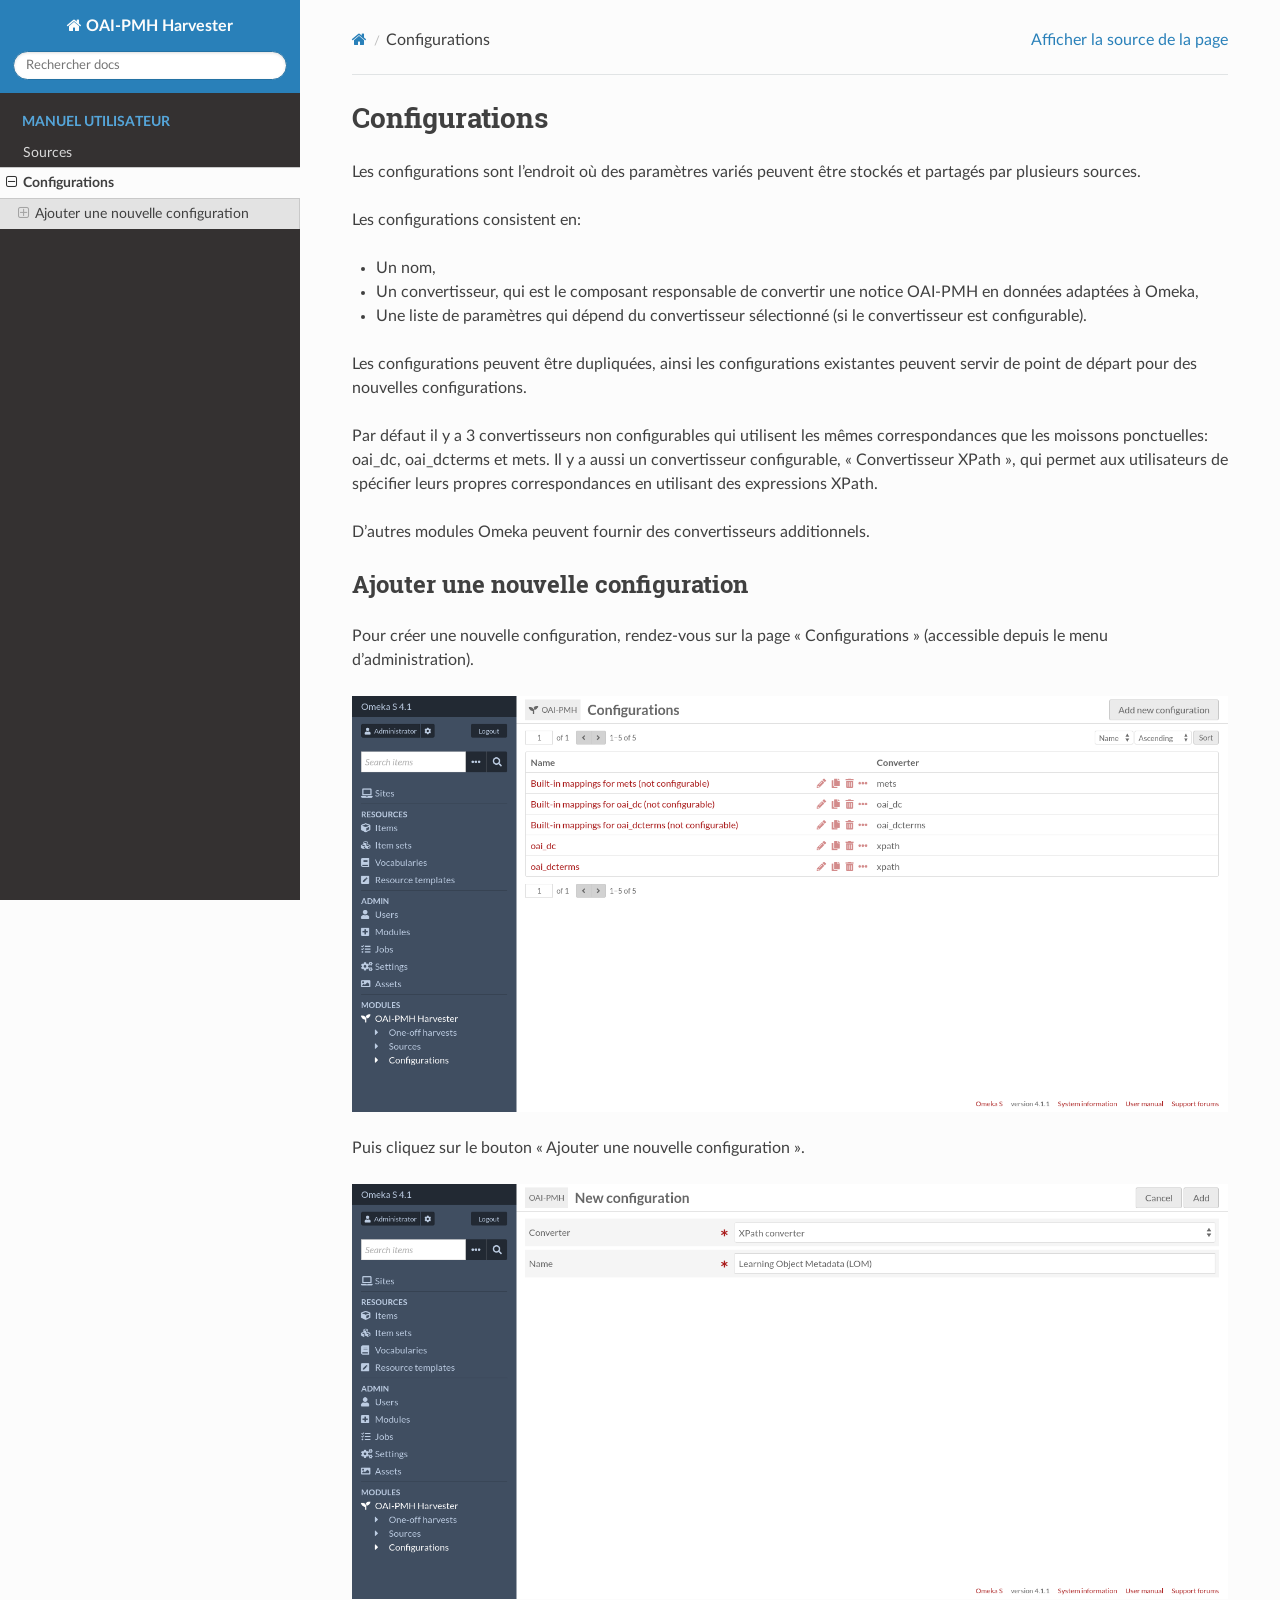
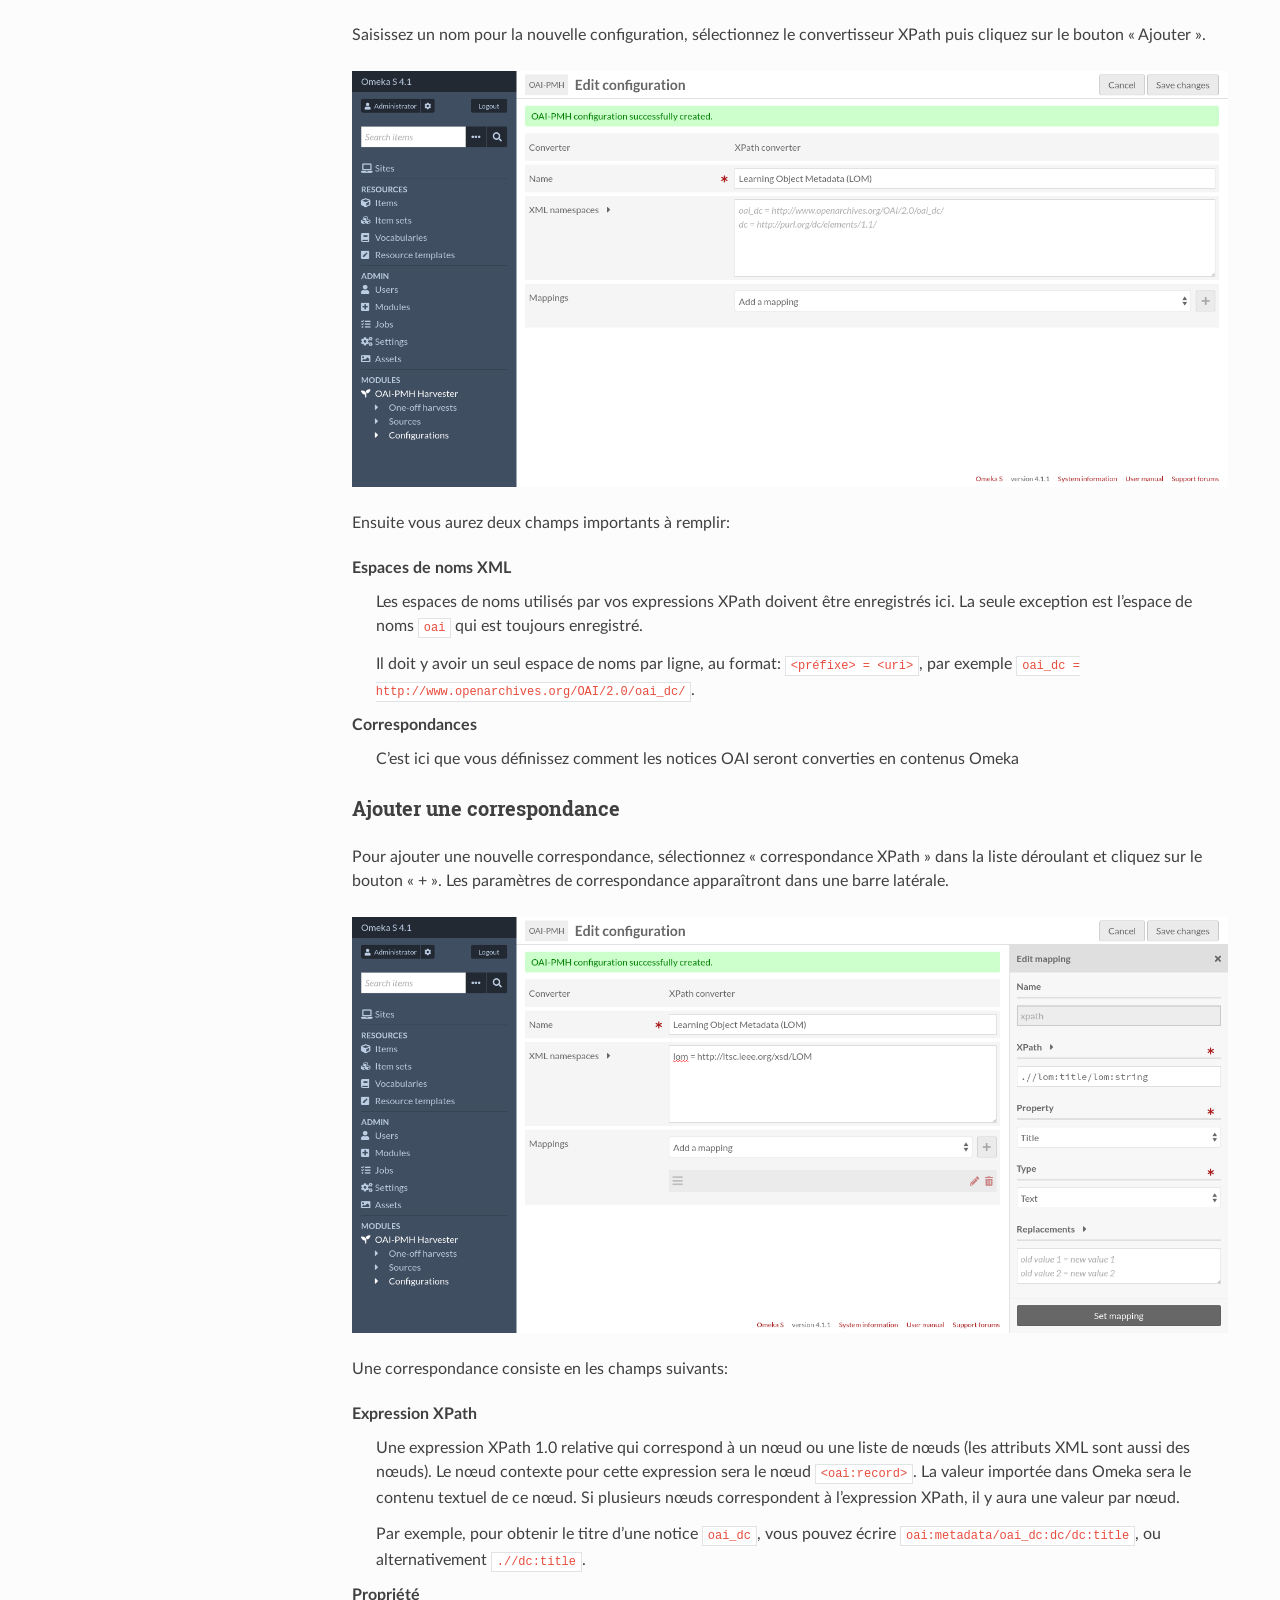
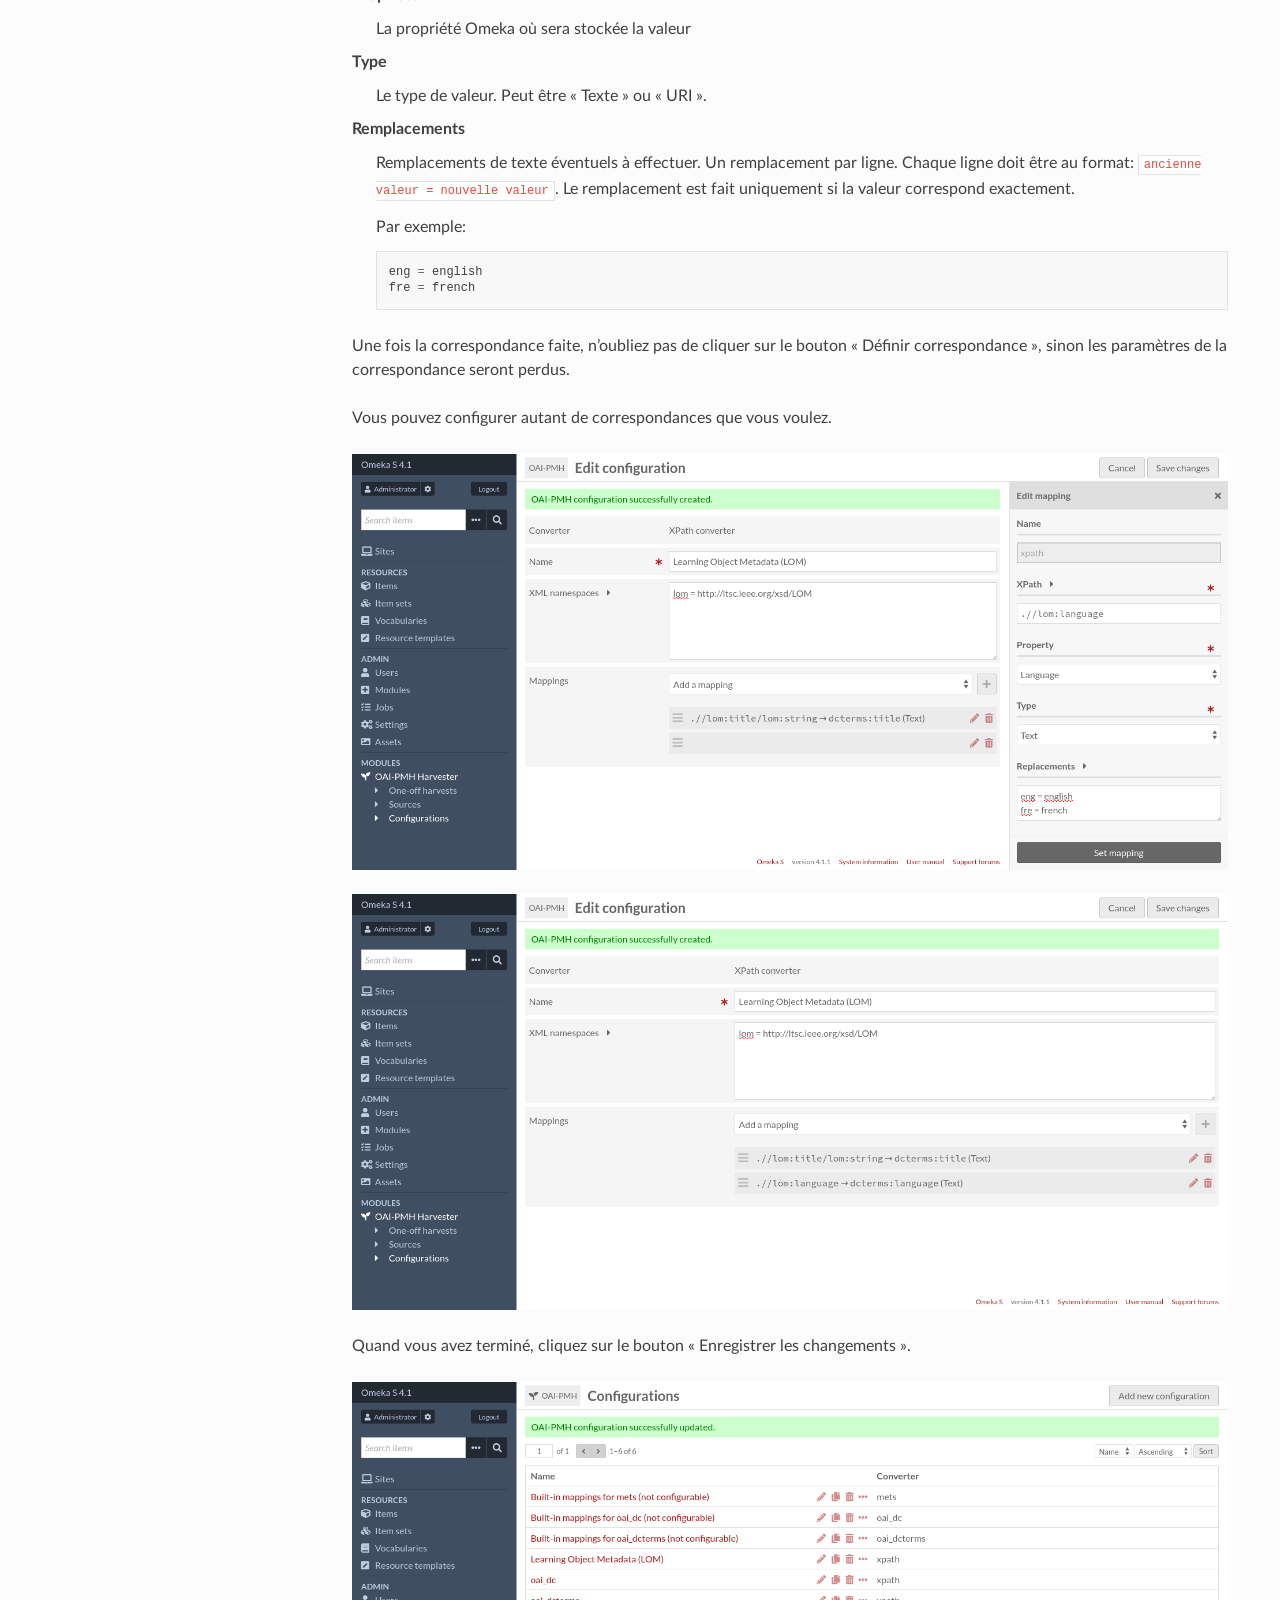
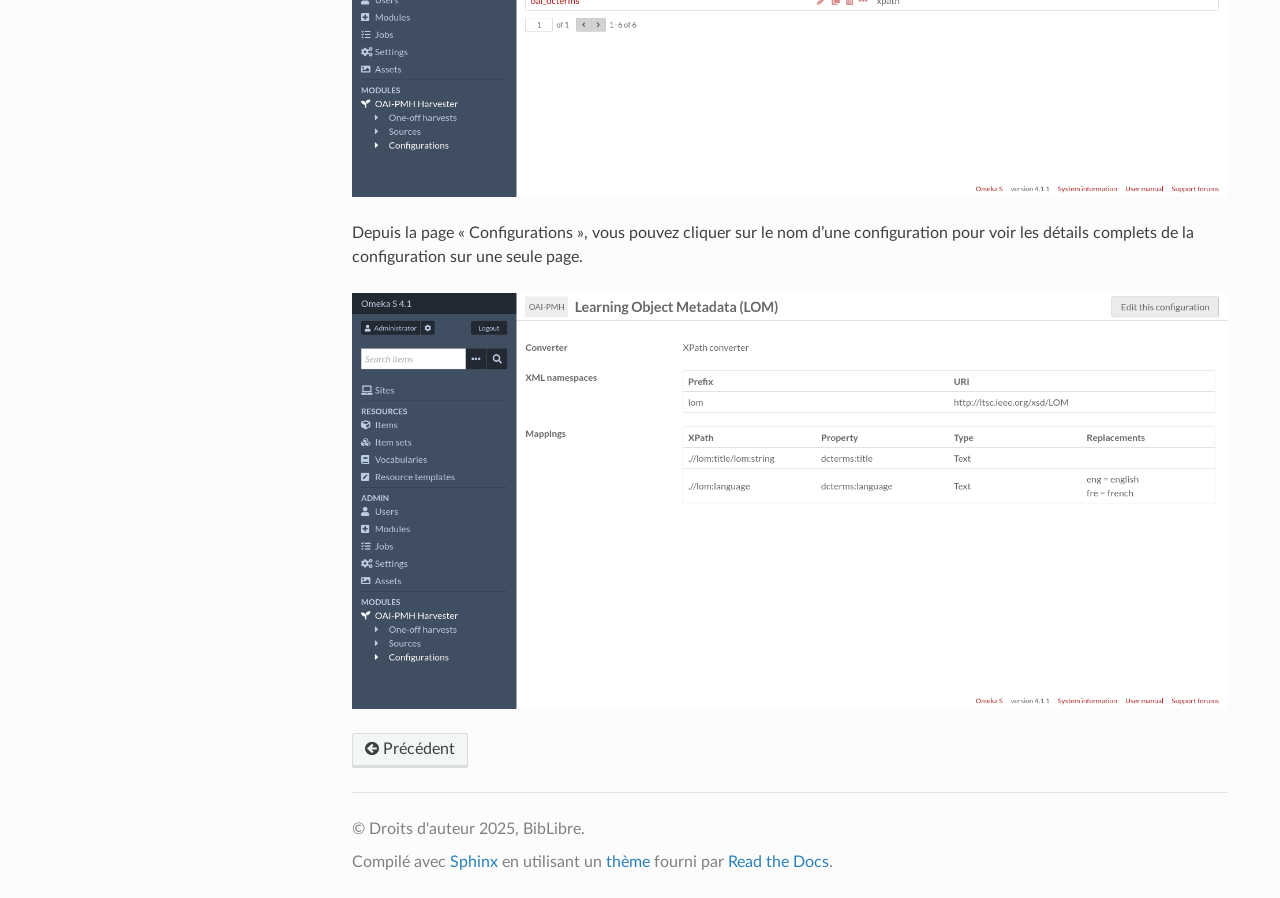
==== fr/configurations.html @ 45743659 "Add documentation" ====
<!DOCTYPE html>
<html class="writer-html5" lang="fr" data-content_root="./">
<head>
  <meta charset="utf-8" /><meta name="viewport" content="width=device-width, initial-scale=1" />

  <meta name="viewport" content="width=device-width, initial-scale=1.0" />
  <title>Configurations &mdash; Documentation OAI-PMH Harvester </title>
      <link rel="stylesheet" type="text/css" href="_static/pygments.css?v=b86133f3" />
      <link rel="stylesheet" type="text/css" href="_static/css/theme.css?v=e59714d7" />
      <link rel="stylesheet" type="text/css" href="_static/css/custom.css?v=e9c544c0" />

  
      <script src="_static/jquery.js?v=5d32c60e"></script>
      <script src="_static/_sphinx_javascript_frameworks_compat.js?v=2cd50e6c"></script>
      <script src="_static/documentation_options.js?v=d1a510d7"></script>
      <script src="_static/doctools.js?v=9bcbadda"></script>
      <script src="_static/sphinx_highlight.js?v=dc90522c"></script>
      <script src="_static/translations.js?v=e6b791cb"></script>
    <script src="_static/js/theme.js"></script>
    <link rel="index" title="Index" href="genindex.html" />
    <link rel="search" title="Recherche" href="search.html" />
    <link rel="prev" title="Sources" href="sources.html" /> 
</head>

<body class="wy-body-for-nav"> 
  <div class="wy-grid-for-nav">
    <nav data-toggle="wy-nav-shift" class="wy-nav-side">
      <div class="wy-side-scroll">
        <div class="wy-side-nav-search" >

          
          
          <a href="index.html" class="icon icon-home">
            OAI-PMH Harvester
          </a>
<div role="search">
  <form id="rtd-search-form" class="wy-form" action="search.html" method="get">
    <input type="text" name="q" placeholder="Rechercher docs" aria-label="Rechercher docs" />
    <input type="hidden" name="check_keywords" value="yes" />
    <input type="hidden" name="area" value="default" />
  </form>
</div>
        </div><div class="wy-menu wy-menu-vertical" data-spy="affix" role="navigation" aria-label="Navigation menu">
              <p class="caption" role="heading"><span class="caption-text">Manuel utilisateur</span></p>
<ul class="current">
<li class="toctree-l1"><a class="reference internal" href="sources.html">Sources</a></li>
<li class="toctree-l1 current"><a class="current reference internal" href="#">Configurations</a><ul>
<li class="toctree-l2"><a class="reference internal" href="#add-a-new-configuration">Ajouter une nouvelle configuration</a><ul>
<li class="toctree-l3"><a class="reference internal" href="#add-a-mapping">Ajouter une correspondance</a></li>
</ul>
</li>
</ul>
</li>
</ul>

        </div>
      </div>
    </nav>

    <section data-toggle="wy-nav-shift" class="wy-nav-content-wrap"><nav class="wy-nav-top" aria-label="Mobile navigation menu" >
          <i data-toggle="wy-nav-top" class="fa fa-bars"></i>
          <a href="index.html">OAI-PMH Harvester</a>
      </nav>

      <div class="wy-nav-content">
        <div class="rst-content">
          <div role="navigation" aria-label="Page navigation">
  <ul class="wy-breadcrumbs">
      <li><a href="index.html" class="icon icon-home" aria-label="Home"></a></li>
      <li class="breadcrumb-item active">Configurations</li>
      <li class="wy-breadcrumbs-aside">
            <a href="_sources/configurations.rst.txt" rel="nofollow"> Afficher la source de la page</a>
      </li>
  </ul>
  <hr/>
</div>
          <div role="main" class="document" itemscope="itemscope" itemtype="http://schema.org/Article">
           <div itemprop="articleBody">
             
  <section id="configurations">
<h1>Configurations<a class="headerlink" href="#configurations" title="Lien vers cette rubrique"></a></h1>
<p>Les configurations sont l’endroit où des paramètres variés peuvent être stockés et partagés par plusieurs sources.</p>
<p>Les configurations consistent en:</p>
<ul class="simple">
<li><p>Un nom,</p></li>
<li><p>Un convertisseur, qui est le composant responsable de convertir une notice OAI-PMH en données adaptées à Omeka,</p></li>
<li><p>Une liste de paramètres qui dépend du convertisseur sélectionné (si le convertisseur est configurable).</p></li>
</ul>
<p>Les configurations peuvent être dupliquées, ainsi les configurations existantes peuvent servir de point de départ pour des nouvelles configurations.</p>
<p>Par défaut il y a 3 convertisseurs non configurables qui utilisent les mêmes correspondances que les moissons ponctuelles: oai_dc, oai_dcterms et mets. Il y a aussi un convertisseur configurable, « Convertisseur XPath », qui permet aux utilisateurs de spécifier leurs propres correspondances en utilisant des expressions XPath.</p>
<p>D’autres modules Omeka peuvent fournir des convertisseurs additionnels.</p>
<section id="add-a-new-configuration">
<h2>Ajouter une nouvelle configuration<a class="headerlink" href="#add-a-new-configuration" title="Lien vers cette rubrique"></a></h2>
<p>Pour créer une nouvelle configuration, rendez-vous sur la page « Configurations » (accessible depuis le menu d’administration).</p>
<img alt="_images/configuration-browse.png" src="_images/configuration-browse.png" />
<p>Puis cliquez sur le bouton « Ajouter une nouvelle configuration ».</p>
<img alt="_images/configuration-add-form.png" src="_images/configuration-add-form.png" />
<p>Saisissez un nom pour la nouvelle configuration, sélectionnez le convertisseur XPath puis cliquez sur le bouton « Ajouter ».</p>
<img alt="_images/configuration-edit-form-empty.png" src="_images/configuration-edit-form-empty.png" />
<p>Ensuite vous aurez deux champs importants à remplir:</p>
<dl>
<dt>Espaces de noms XML</dt><dd><p>Les espaces de noms utilisés par vos expressions XPath doivent être enregistrés ici. La seule exception est l’espace de noms <code class="docutils literal notranslate"><span class="pre">oai</span></code> qui est toujours enregistré.</p>
<p>Il doit y avoir un seul espace de noms par ligne, au format: <code class="docutils literal notranslate"><span class="pre">&lt;préfixe&gt;</span> <span class="pre">=</span> <span class="pre">&lt;uri&gt;</span></code>, par exemple <code class="docutils literal notranslate"><span class="pre">oai_dc</span> <span class="pre">=</span> <span class="pre">http://www.openarchives.org/OAI/2.0/oai_dc/</span></code>.</p>
</dd>
<dt>Correspondances</dt><dd><p>C’est ici que vous définissez comment les notices OAI seront converties en contenus Omeka</p>
</dd>
</dl>
<section id="add-a-mapping">
<h3>Ajouter une correspondance<a class="headerlink" href="#add-a-mapping" title="Lien vers cette rubrique"></a></h3>
<p>Pour ajouter une nouvelle correspondance, sélectionnez « correspondance XPath » dans la liste déroulant et cliquez sur le bouton « + ». Les paramètres de correspondance apparaîtront dans une barre latérale.</p>
<img alt="_images/configuration-edit-form-sidebar.png" src="_images/configuration-edit-form-sidebar.png" />
<p>Une correspondance consiste en les champs suivants:</p>
<dl>
<dt>Expression XPath</dt><dd><p>Une expression XPath 1.0 relative qui correspond à un nœud ou une liste de nœuds (les attributs XML sont aussi des nœuds). Le nœud contexte pour cette expression sera le nœud <code class="docutils literal notranslate"><span class="pre">&lt;oai:record&gt;</span></code>. La valeur importée dans Omeka sera le contenu textuel de ce nœud. Si plusieurs nœuds correspondent à l’expression XPath, il y aura une valeur par nœud.</p>
<p>Par exemple, pour obtenir le titre d’une notice <code class="docutils literal notranslate"><span class="pre">oai_dc</span></code>, vous pouvez écrire <code class="docutils literal notranslate"><span class="pre">oai:metadata/oai_dc:dc/dc:title</span></code>, ou alternativement <code class="docutils literal notranslate"><span class="pre">.//dc:title</span></code>.</p>
</dd>
<dt>Propriété</dt><dd><p>La propriété Omeka où sera stockée la valeur</p>
</dd>
<dt>Type</dt><dd><p>Le type de valeur. Peut être « Texte » ou « URI ».</p>
</dd>
<dt>Remplacements</dt><dd><p>Remplacements de texte éventuels à effectuer. Un remplacement par ligne. Chaque ligne doit être au format: <code class="docutils literal notranslate"><span class="pre">ancienne</span> <span class="pre">valeur</span> <span class="pre">=</span> <span class="pre">nouvelle</span> <span class="pre">valeur</span></code>. Le remplacement est fait uniquement si la valeur correspond exactement.</p>
<p>Par exemple:</p>
<div class="highlight-default notranslate"><div class="highlight"><pre><span></span><span class="n">eng</span> <span class="o">=</span> <span class="n">english</span>
<span class="n">fre</span> <span class="o">=</span> <span class="n">french</span>
</pre></div>
</div>
</dd>
</dl>
<p>Une fois la correspondance faite, n’oubliez pas de cliquer sur le bouton « Définir correspondance », sinon les paramètres de la correspondance seront perdus.</p>
<p>Vous pouvez configurer autant de correspondances que vous voulez.</p>
<img alt="_images/configuration-edit-form-sidebar-language.png" src="_images/configuration-edit-form-sidebar-language.png" />
<img alt="_images/configuration-edit-form-filled.png" src="_images/configuration-edit-form-filled.png" />
<p>Quand vous avez terminé, cliquez sur le bouton « Enregistrer les changements ».</p>
<img alt="_images/configuration-browse-after-creation.png" src="_images/configuration-browse-after-creation.png" />
<p>Depuis la page « Configurations », vous pouvez cliquer sur le nom d’une configuration pour voir les détails complets de la configuration sur une seule page.</p>
<img alt="_images/configuration-show.png" src="_images/configuration-show.png" />
</section>
</section>
</section>


           </div>
          </div>
          <footer><div class="rst-footer-buttons" role="navigation" aria-label="Pied de page">
        <a href="sources.html" class="btn btn-neutral float-left" title="Sources" accesskey="p" rel="prev"><span class="fa fa-arrow-circle-left" aria-hidden="true"></span> Précédent</a>
    </div>

  <hr/>

  <div role="contentinfo">
    <p>&#169; Droits d'auteur 2025, BibLibre.</p>
  </div>

  Compilé avec <a href="https://www.sphinx-doc.org/">Sphinx</a> en utilisant un
    <a href="https://github.com/readthedocs/sphinx_rtd_theme">thème</a>
    fourni par <a href="https://readthedocs.org">Read the Docs</a>.
   

</footer>
        </div>
      </div>
    </section>
  </div>
  <script>
      jQuery(function () {
          SphinxRtdTheme.Navigation.enable(true);
      });
  </script> 

</body>
</html>
---- fr/_static/pygments.css ----
pre { line-height: 125%; }
td.linenos .normal { color: inherit; background-color: transparent; padding-left: 5px; padding-right: 5px; }
span.linenos { color: inherit; background-color: transparent; padding-left: 5px; padding-right: 5px; }
td.linenos .special { color: #000000; background-color: #ffffc0; padding-left: 5px; padding-right: 5px; }
span.linenos.special { color: #000000; background-color: #ffffc0; padding-left: 5px; padding-right: 5px; }
.highlight .hll { background-color: #ffffcc }
.highlight { background: #f8f8f8; }
.highlight .c { color: #3D7B7B; font-style: italic } /* Comment */
.highlight .err { border: 1px solid #F00 } /* Error */
.highlight .k { color: #008000; font-weight: bold } /* Keyword */
.highlight .o { color: #666 } /* Operator */
.highlight .ch { color: #3D7B7B; font-style: italic } /* Comment.Hashbang */
.highlight .cm { color: #3D7B7B; font-style: italic } /* Comment.Multiline */
.highlight .cp { color: #9C6500 } /* Comment.Preproc */
.highlight .cpf { color: #3D7B7B; font-style: italic } /* Comment.PreprocFile */
.highlight .c1 { color: #3D7B7B; font-style: italic } /* Comment.Single */
.highlight .cs { color: #3D7B7B; font-style: italic } /* Comment.Special */
.highlight .gd { color: #A00000 } /* Generic.Deleted */
.highlight .ge { font-style: italic } /* Generic.Emph */
.highlight .ges { font-weight: bold; font-style: italic } /* Generic.EmphStrong */
.highlight .gr { color: #E40000 } /* Generic.Error */
.highlight .gh { color: #000080; font-weight: bold } /* Generic.Heading */
.highlight .gi { color: #008400 } /* Generic.Inserted */
.highlight .go { color: #717171 } /* Generic.Output */
.highlight .gp { color: #000080; font-weight: bold } /* Generic.Prompt */
.highlight .gs { font-weight: bold } /* Generic.Strong */
.highlight .gu { color: #800080; font-weight: bold } /* Generic.Subheading */
.highlight .gt { color: #04D } /* Generic.Traceback */
.highlight .kc { color: #008000; font-weight: bold } /* Keyword.Constant */
.highlight .kd { color: #008000; font-weight: bold } /* Keyword.Declaration */
.highlight .kn { color: #008000; font-weight: bold } /* Keyword.Namespace */
.highlight .kp { color: #008000 } /* Keyword.Pseudo */
.highlight .kr { color: #008000; font-weight: bold } /* Keyword.Reserved */
.highlight .kt { color: #B00040 } /* Keyword.Type */
.highlight .m { color: #666 } /* Literal.Number */
.highlight .s { color: #BA2121 } /* Literal.String */
.highlight .na { color: #687822 } /* Name.Attribute */
.highlight .nb { color: #008000 } /* Name.Builtin */
.highlight .nc { color: #00F; font-weight: bold } /* Name.Class */
.highlight .no { color: #800 } /* Name.Constant */
.highlight .nd { color: #A2F } /* Name.Decorator */
.highlight .ni { color: #717171; font-weight: bold } /* Name.Entity */
.highlight .ne { color: #CB3F38; font-weight: bold } /* Name.Exception */
.highlight .nf { color: #00F } /* Name.Function */
.highlight .nl { color: #767600 } /* Name.Label */
.highlight .nn { color: #00F; font-weight: bold } /* Name.Namespace */
.highlight .nt { color: #008000; font-weight: bold } /* Name.Tag */
.highlight .nv { color: #19177C } /* Name.Variable */
.highlight .ow { color: #A2F; font-weight: bold } /* Operator.Word */
.highlight .w { color: #BBB } /* Text.Whitespace */
.highlight .mb { color: #666 } /* Literal.Number.Bin */
.highlight .mf { color: #666 } /* Literal.Number.Float */
.highlight .mh { color: #666 } /* Literal.Number.Hex */
.highlight .mi { color: #666 } /* Literal.Number.Integer */
.highlight .mo { color: #666 } /* Literal.Number.Oct */
.highlight .sa { color: #BA2121 } /* Literal.String.Affix */
.highlight .sb { color: #BA2121 } /* Literal.String.Backtick */
.highlight .sc { color: #BA2121 } /* Literal.String.Char */
.highlight .dl { color: #BA2121 } /* Literal.String.Delimiter */
.highlight .sd { color: #BA2121; font-style: italic } /* Literal.String.Doc */
.highlight .s2 { color: #BA2121 } /* Literal.String.Double */
.highlight .se { color: #AA5D1F; font-weight: bold } /* Literal.String.Escape */
.highlight .sh { color: #BA2121 } /* Literal.String.Heredoc */
.highlight .si { color: #A45A77; font-weight: bold } /* Literal.String.Interpol */
.highlight .sx { color: #008000 } /* Literal.String.Other */
.highlight .sr { color: #A45A77 } /* Literal.String.Regex */
.highlight .s1 { color: #BA2121 } /* Literal.String.Single */
.highlight .ss { color: #19177C } /* Literal.String.Symbol */
.highlight .bp { color: #008000 } /* Name.Builtin.Pseudo */
.highlight .fm { color: #00F } /* Name.Function.Magic */
.highlight .vc { color: #19177C } /* Name.Variable.Class */
.highlight .vg { color: #19177C } /* Name.Variable.Global */
.highlight .vi { color: #19177C } /* Name.Variable.Instance */
.highlight .vm { color: #19177C } /* Name.Variable.Magic */
.highlight .il { color: #666 } /* Literal.Number.Integer.Long */
---- fr/_static/css/theme.css ----
html{box-sizing:border-box}*,:after,:before{box-sizing:inherit}article,aside,details,figcaption,figure,footer,header,hgroup,nav,section{display:block}audio,canvas,video{display:inline-block;*display:inline;*zoom:1}[hidden],audio:not([controls]){display:none}*{-webkit-box-sizing:border-box;-moz-box-sizing:border-box;box-sizing:border-box}html{font-size:100%;-webkit-text-size-adjust:100%;-ms-text-size-adjust:100%}body{margin:0}a:active,a:hover{outline:0}abbr[title]{border-bottom:1px dotted}b,strong{font-weight:700}blockquote{margin:0}dfn{font-style:italic}ins{background:#ff9;text-decoration:none}ins,mark{color:#000}mark{background:#ff0;font-style:italic;font-weight:700}.rst-content code,.rst-content tt,code,kbd,pre,samp{font-family:monospace,serif;_font-family:courier new,monospace;font-size:1em}pre{white-space:pre}q{quotes:none}q:after,q:before{content:"";content:none}small{font-size:85%}sub,sup{font-size:75%;line-height:0;position:relative;vertical-align:baseline}sup{top:-.5em}sub{bottom:-.25em}dl,ol,ul{margin:0;padding:0;list-style:none;list-style-image:none}li{list-style:none}dd{margin:0}img{border:0;-ms-interpolation-mode:bicubic;vertical-align:middle;max-width:100%}svg:not(:root){overflow:hidden}figure,form{margin:0}label{cursor:pointer}button,input,select,textarea{font-size:100%;margin:0;vertical-align:baseline;*vertical-align:middle}button,input{line-height:normal}button,input[type=button],input[type=reset],input[type=submit]{cursor:pointer;-webkit-appearance:button;*overflow:visible}button[disabled],input[disabled]{cursor:default}input[type=search]{-webkit-appearance:textfield;-moz-box-sizing:content-box;-webkit-box-sizing:content-box;box-sizing:content-box}textarea{resize:vertical}table{border-collapse:collapse;border-spacing:0}td{vertical-align:top}.chromeframe{margin:.2em 0;background:#ccc;color:#000;padding:.2em 0}.ir{display:block;border:0;text-indent:-999em;overflow:hidden;background-color:transparent;background-repeat:no-repeat;text-align:left;direction:ltr;*line-height:0}.ir br{display:none}.hidden{display:none!important;visibility:hidden}.visuallyhidden{border:0;clip:rect(0 0 0 0);height:1px;margin:-1px;overflow:hidden;padding:0;position:absolute;width:1px}.visuallyhidden.focusable:active,.visuallyhidden.focusable:focus{clip:auto;height:auto;margin:0;overflow:visible;position:static;width:auto}.invisible{visibility:hidden}.relative{position:relative}big,small{font-size:100%}@media print{body,html,section{background:none!important}*{box-shadow:none!important;text-shadow:none!important;filter:none!important;-ms-filter:none!important}a,a:visited{text-decoration:underline}.ir a:after,a[href^="#"]:after,a[href^="javascript:"]:after{content:""}blockquote,pre{page-break-inside:avoid}thead{display:table-header-group}img,tr{page-break-inside:avoid}img{max-width:100%!important}@page{margin:.5cm}.rst-content .toctree-wrapper>p.caption,h2,h3,p{orphans:3;widows:3}.rst-content .toctree-wrapper>p.caption,h2,h3{page-break-after:avoid}}.btn,.fa:before,.icon:before,.rst-content .admonition,.rst-content .admonition-title:before,.rst-content .admonition-todo,.rst-content .attention,.rst-content .caution,.rst-content .code-block-caption .headerlink:before,.rst-content .danger,.rst-content .eqno .headerlink:before,.rst-content .error,.rst-content .hint,.rst-content .important,.rst-content .note,.rst-content .seealso,.rst-content .tip,.rst-content .warning,.rst-content code.download span:first-child:before,.rst-content dl dt .headerlink:before,.rst-content h1 .headerlink:before,.rst-content h2 .headerlink:before,.rst-content h3 .headerlink:before,.rst-content h4 .headerlink:before,.rst-content h5 .headerlink:before,.rst-content h6 .headerlink:before,.rst-content p.caption .headerlink:before,.rst-content p .headerlink:before,.rst-content table>caption .headerlink:before,.rst-content tt.download span:first-child:before,.wy-alert,.wy-dropdown .caret:before,.wy-inline-validate.wy-inline-validate-danger .wy-input-context:before,.wy-inline-validate.wy-inline-validate-info .wy-input-context:before,.wy-inline-validate.wy-inline-validate-success .wy-input-context:before,.wy-inline-validate.wy-inline-validate-warning .wy-input-context:before,.wy-menu-vertical li.current>a button.toctree-expand:before,.wy-menu-vertical li.on a button.toctree-expand:before,.wy-menu-vertical li button.toctree-expand:before,input[type=color],input[type=date],input[type=datetime-local],input[type=datetime],input[type=email],input[type=month],input[type=number],input[type=password],input[type=search],input[type=tel],input[type=text],input[type=time],input[type=url],input[type=week],select,textarea{-webkit-font-smoothing:antialiased}.clearfix{*zoom:1}.clearfix:after,.clearfix:before{display:table;content:""}.clearfix:after{clear:both}/*!
 *  Font Awesome 4.7.0 by @davegandy - http://fontawesome.io - @fontawesome
 *  License - http://fontawesome.io/license (Font: SIL OFL 1.1, CSS: MIT License)
 */@font-face{font-family:FontAwesome;src:url(fonts/fontawesome-webfont.eot?674f50d287a8c48dc19ba404d20fe713);src:url(fonts/fontawesome-webfont.eot?674f50d287a8c48dc19ba404d20fe713?#iefix&v=4.7.0) format("embedded-opentype"),url(fonts/fontawesome-webfont.woff2?af7ae505a9eed503f8b8e6982036873e) format("woff2"),url(fonts/fontawesome-webfont.woff?fee66e712a8a08eef5805a46892932ad) format("woff"),url(fonts/fontawesome-webfont.ttf?b06871f281fee6b241d60582ae9369b9) format("truetype"),url(fonts/fontawesome-webfont.svg?912ec66d7572ff821749319396470bde#fontawesomeregular) format("svg");font-weight:400;font-style:normal}.fa,.icon,.rst-content .admonition-title,.rst-content .code-block-caption .headerlink,.rst-content .eqno .headerlink,.rst-content code.download span:first-child,.rst-content dl dt .headerlink,.rst-content h1 .headerlink,.rst-content h2 .headerlink,.rst-content h3 .headerlink,.rst-content h4 .headerlink,.rst-content h5 .headerlink,.rst-content h6 .headerlink,.rst-content p.caption .headerlink,.rst-content p .headerlink,.rst-content table>caption .headerlink,.rst-content tt.download span:first-child,.wy-menu-vertical li.current>a button.toctree-expand,.wy-menu-vertical li.on a button.toctree-expand,.wy-menu-vertical li button.toctree-expand{display:inline-block;font:normal normal normal 14px/1 FontAwesome;font-size:inherit;text-rendering:auto;-webkit-font-smoothing:antialiased;-moz-osx-font-smoothing:grayscale}.fa-lg{font-size:1.33333em;line-height:.75em;vertical-align:-15%}.fa-2x{font-size:2em}.fa-3x{font-size:3em}.fa-4x{font-size:4em}.fa-5x{font-size:5em}.fa-fw{width:1.28571em;text-align:center}.fa-ul{padding-left:0;margin-left:2.14286em;list-style-type:none}.fa-ul>li{position:relative}.fa-li{position:absolute;left:-2.14286em;width:2.14286em;top:.14286em;text-align:center}.fa-li.fa-lg{left:-1.85714em}.fa-border{padding:.2em .25em .15em;border:.08em solid #eee;border-radius:.1em}.fa-pull-left{float:left}.fa-pull-right{float:right}.fa-pull-left.icon,.fa.fa-pull-left,.rst-content .code-block-caption .fa-pull-left.headerlink,.rst-content .eqno .fa-pull-left.headerlink,.rst-content .fa-pull-left.admonition-title,.rst-content code.download span.fa-pull-left:first-child,.rst-content dl dt .fa-pull-left.headerlink,.rst-content h1 .fa-pull-left.headerlink,.rst-content h2 .fa-pull-left.headerlink,.rst-content h3 .fa-pull-left.headerlink,.rst-content h4 .fa-pull-left.headerlink,.rst-content h5 .fa-pull-left.headerlink,.rst-content h6 .fa-pull-left.headerlink,.rst-content p .fa-pull-left.headerlink,.rst-content table>caption .fa-pull-left.headerlink,.rst-content tt.download span.fa-pull-left:first-child,.wy-menu-vertical li.current>a button.fa-pull-left.toctree-expand,.wy-menu-vertical li.on a button.fa-pull-left.toctree-expand,.wy-menu-vertical li button.fa-pull-left.toctree-expand{margin-right:.3em}.fa-pull-right.icon,.fa.fa-pull-right,.rst-content .code-block-caption .fa-pull-right.headerlink,.rst-content .eqno .fa-pull-right.headerlink,.rst-content .fa-pull-right.admonition-title,.rst-content code.download span.fa-pull-right:first-child,.rst-content dl dt .fa-pull-right.headerlink,.rst-content h1 .fa-pull-right.headerlink,.rst-content h2 .fa-pull-right.headerlink,.rst-content h3 .fa-pull-right.headerlink,.rst-content h4 .fa-pull-right.headerlink,.rst-content h5 .fa-pull-right.headerlink,.rst-content h6 .fa-pull-right.headerlink,.rst-content p .fa-pull-right.headerlink,.rst-content table>caption .fa-pull-right.headerlink,.rst-content tt.download span.fa-pull-right:first-child,.wy-menu-vertical li.current>a button.fa-pull-right.toctree-expand,.wy-menu-vertical li.on a button.fa-pull-right.toctree-expand,.wy-menu-vertical li button.fa-pull-right.toctree-expand{margin-left:.3em}.pull-right{float:right}.pull-left{float:left}.fa.pull-left,.pull-left.icon,.rst-content .code-block-caption .pull-left.headerlink,.rst-content .eqno .pull-left.headerlink,.rst-content .pull-left.admonition-title,.rst-content code.download span.pull-left:first-child,.rst-content dl dt .pull-left.headerlink,.rst-content h1 .pull-left.headerlink,.rst-content h2 .pull-left.headerlink,.rst-content h3 .pull-left.headerlink,.rst-content h4 .pull-left.headerlink,.rst-content h5 .pull-left.headerlink,.rst-content h6 .pull-left.headerlink,.rst-content p .pull-left.headerlink,.rst-content table>caption .pull-left.headerlink,.rst-content tt.download span.pull-left:first-child,.wy-menu-vertical li.current>a button.pull-left.toctree-expand,.wy-menu-vertical li.on a button.pull-left.toctree-expand,.wy-menu-vertical li button.pull-left.toctree-expand{margin-right:.3em}.fa.pull-right,.pull-right.icon,.rst-content .code-block-caption .pull-right.headerlink,.rst-content .eqno .pull-right.headerlink,.rst-content .pull-right.admonition-title,.rst-content code.download span.pull-right:first-child,.rst-content dl dt .pull-right.headerlink,.rst-content h1 .pull-right.headerlink,.rst-content h2 .pull-right.headerlink,.rst-content h3 .pull-right.headerlink,.rst-content h4 .pull-right.headerlink,.rst-content h5 .pull-right.headerlink,.rst-content h6 .pull-right.headerlink,.rst-content p .pull-right.headerlink,.rst-content table>caption .pull-right.headerlink,.rst-content tt.download span.pull-right:first-child,.wy-menu-vertical li.current>a button.pull-right.toctree-expand,.wy-menu-vertical li.on a button.pull-right.toctree-expand,.wy-menu-vertical li button.pull-right.toctree-expand{margin-left:.3em}.fa-spin{-webkit-animation:fa-spin 2s linear infinite;animation:fa-spin 2s linear infinite}.fa-pulse{-webkit-animation:fa-spin 1s steps(8) infinite;animation:fa-spin 1s steps(8) infinite}@-webkit-keyframes fa-spin{0%{-webkit-transform:rotate(0deg);transform:rotate(0deg)}to{-webkit-transform:rotate(359deg);transform:rotate(359deg)}}@keyframes fa-spin{0%{-webkit-transform:rotate(0deg);transform:rotate(0deg)}to{-webkit-transform:rotate(359deg);transform:rotate(359deg)}}.fa-rotate-90{-ms-filter:"progid:DXImageTransform.Microsoft.BasicImage(rotation=1)";-webkit-transform:rotate(90deg);-ms-transform:rotate(90deg);transform:rotate(90deg)}.fa-rotate-180{-ms-filter:"progid:DXImageTransform.Microsoft.BasicImage(rotation=2)";-webkit-transform:rotate(180deg);-ms-transform:rotate(180deg);transform:rotate(180deg)}.fa-rotate-270{-ms-filter:"progid:DXImageTransform.Microsoft.BasicImage(rotation=3)";-webkit-transform:rotate(270deg);-ms-transform:rotate(270deg);transform:rotate(270deg)}.fa-flip-horizontal{-ms-filter:"progid:DXImageTransform.Microsoft.BasicImage(rotation=0, mirror=1)";-webkit-transform:scaleX(-1);-ms-transform:scaleX(-1);transform:scaleX(-1)}.fa-flip-vertical{-ms-filter:"progid:DXImageTransform.Microsoft.BasicImage(rotation=2, mirror=1)";-webkit-transform:scaleY(-1);-ms-transform:scaleY(-1);transform:scaleY(-1)}:root .fa-flip-horizontal,:root .fa-flip-vertical,:root .fa-rotate-90,:root .fa-rotate-180,:root .fa-rotate-270{filter:none}.fa-stack{position:relative;display:inline-block;width:2em;height:2em;line-height:2em;vertical-align:middle}.fa-stack-1x,.fa-stack-2x{position:absolute;left:0;width:100%;text-align:center}.fa-stack-1x{line-height:inherit}.fa-stack-2x{font-size:2em}.fa-inverse{color:#fff}.fa-glass:before{content:""}.fa-music:before{content:""}.fa-search:before,.icon-search:before{content:""}.fa-envelope-o:before{content:""}.fa-heart:before{content:""}.fa-star:before{content:""}.fa-star-o:before{content:""}.fa-user:before{content:""}.fa-film:before{content:""}.fa-th-large:before{content:""}.fa-th:before{content:""}.fa-th-list:before{content:""}.fa-check:before{content:""}.fa-close:before,.fa-remove:before,.fa-times:before{content:""}.fa-search-plus:before{content:""}.fa-search-minus:before{content:""}.fa-power-off:before{content:""}.fa-signal:before{content:""}.fa-cog:before,.fa-gear:before{content:""}.fa-trash-o:before{content:""}.fa-home:before,.icon-home:before{content:""}.fa-file-o:before{content:""}.fa-clock-o:before{content:""}.fa-road:before{content:""}.fa-download:before,.rst-content code.download span:first-child:before,.rst-content tt.download span:first-child:before{content:""}.fa-arrow-circle-o-down:before{content:""}.fa-arrow-circle-o-up:before{content:""}.fa-inbox:before{content:""}.fa-play-circle-o:before{content:""}.fa-repeat:before,.fa-rotate-right:before{content:""}.fa-refresh:before{content:""}.fa-list-alt:before{content:""}.fa-lock:before{content:""}.fa-flag:before{content:""}.fa-headphones:before{content:""}.fa-volume-off:before{content:""}.fa-volume-down:before{content:""}.fa-volume-up:before{content:""}.fa-qrcode:before{content:""}.fa-barcode:before{content:""}.fa-tag:before{content:""}.fa-tags:before{content:""}.fa-book:before,.icon-book:before{content:""}.fa-bookmark:before{content:""}.fa-print:before{content:""}.fa-camera:before{content:""}.fa-font:before{content:""}.fa-bold:before{content:""}.fa-italic:before{content:""}.fa-text-height:before{content:""}.fa-text-width:before{content:""}.fa-align-left:before{content:""}.fa-align-center:before{content:""}.fa-align-right:before{content:""}.fa-align-justify:before{content:""}.fa-list:before{content:""}.fa-dedent:before,.fa-outdent:before{content:""}.fa-indent:before{content:""}.fa-video-camera:before{content:""}.fa-image:before,.fa-photo:before,.fa-picture-o:before{content:""}.fa-pencil:before{content:""}.fa-map-marker:before{content:""}.fa-adjust:before{content:""}.fa-tint:before{content:""}.fa-edit:before,.fa-pencil-square-o:before{content:""}.fa-share-square-o:before{content:""}.fa-check-square-o:before{content:""}.fa-arrows:before{content:""}.fa-step-backward:before{content:""}.fa-fast-backward:before{content:""}.fa-backward:before{content:""}.fa-play:before{content:""}.fa-pause:before{content:""}.fa-stop:before{content:""}.fa-forward:before{content:""}.fa-fast-forward:before{content:""}.fa-step-forward:before{content:""}.fa-eject:before{content:""}.fa-chevron-left:before{content:""}.fa-chevron-right:before{content:""}.fa-plus-circle:before{content:""}.fa-minus-circle:before{content:""}.fa-times-circle:before,.wy-inline-validate.wy-inline-validate-danger .wy-input-context:before{content:""}.fa-check-circle:before,.wy-inline-validate.wy-inline-validate-success .wy-input-context:before{content:""}.fa-question-circle:before{content:""}.fa-info-circle:before{content:""}.fa-crosshairs:before{content:""}.fa-times-circle-o:before{content:""}.fa-check-circle-o:before{content:""}.fa-ban:before{content:""}.fa-arrow-left:before{content:""}.fa-arrow-right:before{content:""}.fa-arrow-up:before{content:""}.fa-arrow-down:before{content:""}.fa-mail-forward:before,.fa-share:before{content:""}.fa-expand:before{content:""}.fa-compress:before{content:""}.fa-plus:before{content:""}.fa-minus:before{content:""}.fa-asterisk:before{content:""}.fa-exclamation-circle:before,.rst-content .admonition-title:before,.wy-inline-validate.wy-inline-validate-info .wy-input-context:before,.wy-inline-validate.wy-inline-validate-warning .wy-input-context:before{content:""}.fa-gift:before{content:""}.fa-leaf:before{content:""}.fa-fire:before,.icon-fire:before{content:""}.fa-eye:before{content:""}.fa-eye-slash:before{content:""}.fa-exclamation-triangle:before,.fa-warning:before{content:""}.fa-plane:before{content:""}.fa-calendar:before{content:""}.fa-random:before{content:""}.fa-comment:before{content:""}.fa-magnet:before{content:""}.fa-chevron-up:before{content:""}.fa-chevron-down:before{content:""}.fa-retweet:before{content:""}.fa-shopping-cart:before{content:""}.fa-folder:before{content:""}.fa-folder-open:before{content:""}.fa-arrows-v:before{content:""}.fa-arrows-h:before{content:""}.fa-bar-chart-o:before,.fa-bar-chart:before{content:""}.fa-twitter-square:before{content:""}.fa-facebook-square:before{content:""}.fa-camera-retro:before{content:""}.fa-key:before{content:""}.fa-cogs:before,.fa-gears:before{content:""}.fa-comments:before{content:""}.fa-thumbs-o-up:before{content:""}.fa-thumbs-o-down:before{content:""}.fa-star-half:before{content:""}.fa-heart-o:before{content:""}.fa-sign-out:before{content:""}.fa-linkedin-square:before{content:""}.fa-thumb-tack:before{content:""}.fa-external-link:before{content:""}.fa-sign-in:before{content:""}.fa-trophy:before{content:""}.fa-github-square:before{content:""}.fa-upload:before{content:""}.fa-lemon-o:before{content:""}.fa-phone:before{content:""}.fa-square-o:before{content:""}.fa-bookmark-o:before{content:""}.fa-phone-square:before{content:""}.fa-twitter:before{content:""}.fa-facebook-f:before,.fa-facebook:before{content:""}.fa-github:before,.icon-github:before{content:""}.fa-unlock:before{content:""}.fa-credit-card:before{content:""}.fa-feed:before,.fa-rss:before{content:""}.fa-hdd-o:before{content:""}.fa-bullhorn:before{content:""}.fa-bell:before{content:""}.fa-certificate:before{content:""}.fa-hand-o-right:before{content:""}.fa-hand-o-left:before{content:""}.fa-hand-o-up:before{content:""}.fa-hand-o-down:before{content:""}.fa-arrow-circle-left:before,.icon-circle-arrow-left:before{content:""}.fa-arrow-circle-right:before,.icon-circle-arrow-right:before{content:""}.fa-arrow-circle-up:before{content:""}.fa-arrow-circle-down:before{content:""}.fa-globe:before{content:""}.fa-wrench:before{content:""}.fa-tasks:before{content:""}.fa-filter:before{content:""}.fa-briefcase:before{content:""}.fa-arrows-alt:before{content:""}.fa-group:before,.fa-users:before{content:""}.fa-chain:before,.fa-link:before,.icon-link:before{content:""}.fa-cloud:before{content:""}.fa-flask:before{content:""}.fa-cut:before,.fa-scissors:before{content:""}.fa-copy:before,.fa-files-o:before{content:""}.fa-paperclip:before{content:""}.fa-floppy-o:before,.fa-save:before{content:""}.fa-square:before{content:""}.fa-bars:before,.fa-navicon:before,.fa-reorder:before{content:""}.fa-list-ul:before{content:""}.fa-list-ol:before{content:""}.fa-strikethrough:before{content:""}.fa-underline:before{content:""}.fa-table:before{content:""}.fa-magic:before{content:""}.fa-truck:before{content:""}.fa-pinterest:before{content:""}.fa-pinterest-square:before{content:""}.fa-google-plus-square:before{content:""}.fa-google-plus:before{content:""}.fa-money:before{content:""}.fa-caret-down:before,.icon-caret-down:before,.wy-dropdown .caret:before{content:""}.fa-caret-up:before{content:""}.fa-caret-left:before{content:""}.fa-caret-right:before{content:""}.fa-columns:before{content:""}.fa-sort:before,.fa-unsorted:before{content:""}.fa-sort-desc:before,.fa-sort-down:before{content:""}.fa-sort-asc:before,.fa-sort-up:before{content:""}.fa-envelope:before{content:""}.fa-linkedin:before{content:""}.fa-rotate-left:before,.fa-undo:before{content:""}.fa-gavel:before,.fa-legal:before{content:""}.fa-dashboard:before,.fa-tachometer:before{content:""}.fa-comment-o:before{content:""}.fa-comments-o:before{content:""}.fa-bolt:before,.fa-flash:before{content:""}.fa-sitemap:before{content:""}.fa-umbrella:before{content:""}.fa-clipboard:before,.fa-paste:before{content:""}.fa-lightbulb-o:before{content:""}.fa-exchange:before{content:""}.fa-cloud-download:before{content:""}.fa-cloud-upload:before{content:""}.fa-user-md:before{content:""}.fa-stethoscope:before{content:""}.fa-suitcase:before{content:""}.fa-bell-o:before{content:""}.fa-coffee:before{content:""}.fa-cutlery:before{content:""}.fa-file-text-o:before{content:""}.fa-building-o:before{content:""}.fa-hospital-o:before{content:""}.fa-ambulance:before{content:""}.fa-medkit:before{content:""}.fa-fighter-jet:before{content:""}.fa-beer:before{content:""}.fa-h-square:before{content:""}.fa-plus-square:before{content:""}.fa-angle-double-left:before{content:""}.fa-angle-double-right:before{content:""}.fa-angle-double-up:before{content:""}.fa-angle-double-down:before{content:""}.fa-angle-left:before{content:""}.fa-angle-right:before{content:""}.fa-angle-up:before{content:""}.fa-angle-down:before{content:""}.fa-desktop:before{content:""}.fa-laptop:before{content:""}.fa-tablet:before{content:""}.fa-mobile-phone:before,.fa-mobile:before{content:""}.fa-circle-o:before{content:""}.fa-quote-left:before{content:""}.fa-quote-right:before{content:""}.fa-spinner:before{content:""}.fa-circle:before{content:""}.fa-mail-reply:before,.fa-reply:before{content:""}.fa-github-alt:before{content:""}.fa-folder-o:before{content:""}.fa-folder-open-o:before{content:""}.fa-smile-o:before{content:""}.fa-frown-o:before{content:""}.fa-meh-o:before{content:""}.fa-gamepad:before{content:""}.fa-keyboard-o:before{content:""}.fa-flag-o:before{content:""}.fa-flag-checkered:before{content:""}.fa-terminal:before{content:""}.fa-code:before{content:""}.fa-mail-reply-all:before,.fa-reply-all:before{content:""}.fa-star-half-empty:before,.fa-star-half-full:before,.fa-star-half-o:before{content:""}.fa-location-arrow:before{content:""}.fa-crop:before{content:""}.fa-code-fork:before{content:""}.fa-chain-broken:before,.fa-unlink:before{content:""}.fa-question:before{content:""}.fa-info:before{content:""}.fa-exclamation:before{content:""}.fa-superscript:before{content:""}.fa-subscript:before{content:""}.fa-eraser:before{content:""}.fa-puzzle-piece:before{content:""}.fa-microphone:before{content:""}.fa-microphone-slash:before{content:""}.fa-shield:before{content:""}.fa-calendar-o:before{content:""}.fa-fire-extinguisher:before{content:""}.fa-rocket:before{content:""}.fa-maxcdn:before{content:""}.fa-chevron-circle-left:before{content:""}.fa-chevron-circle-right:before{content:""}.fa-chevron-circle-up:before{content:""}.fa-chevron-circle-down:before{content:""}.fa-html5:before{content:""}.fa-css3:before{content:""}.fa-anchor:before{content:""}.fa-unlock-alt:before{content:""}.fa-bullseye:before{content:""}.fa-ellipsis-h:before{content:""}.fa-ellipsis-v:before{content:""}.fa-rss-square:before{content:""}.fa-play-circle:before{content:""}.fa-ticket:before{content:""}.fa-minus-square:before{content:""}.fa-minus-square-o:before,.wy-menu-vertical li.current>a button.toctree-expand:before,.wy-menu-vertical li.on a button.toctree-expand:before{content:""}.fa-level-up:before{content:""}.fa-level-down:before{content:""}.fa-check-square:before{content:""}.fa-pencil-square:before{content:""}.fa-external-link-square:before{content:""}.fa-share-square:before{content:""}.fa-compass:before{content:""}.fa-caret-square-o-down:before,.fa-toggle-down:before{content:""}.fa-caret-square-o-up:before,.fa-toggle-up:before{content:""}.fa-caret-square-o-right:before,.fa-toggle-right:before{content:""}.fa-eur:before,.fa-euro:before{content:""}.fa-gbp:before{content:""}.fa-dollar:before,.fa-usd:before{content:""}.fa-inr:before,.fa-rupee:before{content:""}.fa-cny:before,.fa-jpy:before,.fa-rmb:before,.fa-yen:before{content:""}.fa-rouble:before,.fa-rub:before,.fa-ruble:before{content:""}.fa-krw:before,.fa-won:before{content:""}.fa-bitcoin:before,.fa-btc:before{content:""}.fa-file:before{content:""}.fa-file-text:before{content:""}.fa-sort-alpha-asc:before{content:""}.fa-sort-alpha-desc:before{content:""}.fa-sort-amount-asc:before{content:""}.fa-sort-amount-desc:before{content:""}.fa-sort-numeric-asc:before{content:""}.fa-sort-numeric-desc:before{content:""}.fa-thumbs-up:before{content:""}.fa-thumbs-down:before{content:""}.fa-youtube-square:before{content:""}.fa-youtube:before{content:""}.fa-xing:before{content:""}.fa-xing-square:before{content:""}.fa-youtube-play:before{content:""}.fa-dropbox:before{content:""}.fa-stack-overflow:before{content:""}.fa-instagram:before{content:""}.fa-flickr:before{content:""}.fa-adn:before{content:""}.fa-bitbucket:before,.icon-bitbucket:before{content:""}.fa-bitbucket-square:before{content:""}.fa-tumblr:before{content:""}.fa-tumblr-square:before{content:""}.fa-long-arrow-down:before{content:""}.fa-long-arrow-up:before{content:""}.fa-long-arrow-left:before{content:""}.fa-long-arrow-right:before{content:""}.fa-apple:before{content:""}.fa-windows:before{content:""}.fa-android:before{content:""}.fa-linux:before{content:""}.fa-dribbble:before{content:""}.fa-skype:before{content:""}.fa-foursquare:before{content:""}.fa-trello:before{content:""}.fa-female:before{content:""}.fa-male:before{content:""}.fa-gittip:before,.fa-gratipay:before{content:""}.fa-sun-o:before{content:""}.fa-moon-o:before{content:""}.fa-archive:before{content:""}.fa-bug:before{content:""}.fa-vk:before{content:""}.fa-weibo:before{content:""}.fa-renren:before{content:""}.fa-pagelines:before{content:""}.fa-stack-exchange:before{content:""}.fa-arrow-circle-o-right:before{content:""}.fa-arrow-circle-o-left:before{content:""}.fa-caret-square-o-left:before,.fa-toggle-left:before{content:""}.fa-dot-circle-o:before{content:""}.fa-wheelchair:before{content:""}.fa-vimeo-square:before{content:""}.fa-try:before,.fa-turkish-lira:before{content:""}.fa-plus-square-o:before,.wy-menu-vertical li button.toctree-expand:before{content:""}.fa-space-shuttle:before{content:""}.fa-slack:before{content:""}.fa-envelope-square:before{content:""}.fa-wordpress:before{content:""}.fa-openid:before{content:""}.fa-bank:before,.fa-institution:before,.fa-university:before{content:""}.fa-graduation-cap:before,.fa-mortar-board:before{content:""}.fa-yahoo:before{content:""}.fa-google:before{content:""}.fa-reddit:before{content:""}.fa-reddit-square:before{content:""}.fa-stumbleupon-circle:before{content:""}.fa-stumbleupon:before{content:""}.fa-delicious:before{content:""}.fa-digg:before{content:""}.fa-pied-piper-pp:before{content:""}.fa-pied-piper-alt:before{content:""}.fa-drupal:before{content:""}.fa-joomla:before{content:""}.fa-language:before{content:""}.fa-fax:before{content:""}.fa-building:before{content:""}.fa-child:before{content:""}.fa-paw:before{content:""}.fa-spoon:before{content:""}.fa-cube:before{content:""}.fa-cubes:before{content:""}.fa-behance:before{content:""}.fa-behance-square:before{content:""}.fa-steam:before{content:""}.fa-steam-square:before{content:""}.fa-recycle:before{content:""}.fa-automobile:before,.fa-car:before{content:""}.fa-cab:before,.fa-taxi:before{content:""}.fa-tree:before{content:""}.fa-spotify:before{content:""}.fa-deviantart:before{content:""}.fa-soundcloud:before{content:""}.fa-database:before{content:""}.fa-file-pdf-o:before{content:""}.fa-file-word-o:before{content:""}.fa-file-excel-o:before{content:""}.fa-file-powerpoint-o:before{content:""}.fa-file-image-o:before,.fa-file-photo-o:before,.fa-file-picture-o:before{content:""}.fa-file-archive-o:before,.fa-file-zip-o:before{content:""}.fa-file-audio-o:before,.fa-file-sound-o:before{content:""}.fa-file-movie-o:before,.fa-file-video-o:before{content:""}.fa-file-code-o:before{content:""}.fa-vine:before{content:""}.fa-codepen:before{content:""}.fa-jsfiddle:before{content:""}.fa-life-bouy:before,.fa-life-buoy:before,.fa-life-ring:before,.fa-life-saver:before,.fa-support:before{content:""}.fa-circle-o-notch:before{content:""}.fa-ra:before,.fa-rebel:before,.fa-resistance:before{content:""}.fa-empire:before,.fa-ge:before{content:""}.fa-git-square:before{content:""}.fa-git:before{content:""}.fa-hacker-news:before,.fa-y-combinator-square:before,.fa-yc-square:before{content:""}.fa-tencent-weibo:before{content:""}.fa-qq:before{content:""}.fa-wechat:before,.fa-weixin:before{content:""}.fa-paper-plane:before,.fa-send:before{content:""}.fa-paper-plane-o:before,.fa-send-o:before{content:""}.fa-history:before{content:""}.fa-circle-thin:before{content:""}.fa-header:before{content:""}.fa-paragraph:before{content:""}.fa-sliders:before{content:""}.fa-share-alt:before{content:""}.fa-share-alt-square:before{content:""}.fa-bomb:before{content:""}.fa-futbol-o:before,.fa-soccer-ball-o:before{content:""}.fa-tty:before{content:""}.fa-binoculars:before{content:""}.fa-plug:before{content:""}.fa-slideshare:before{content:""}.fa-twitch:before{content:""}.fa-yelp:before{content:""}.fa-newspaper-o:before{content:""}.fa-wifi:before{content:""}.fa-calculator:before{content:""}.fa-paypal:before{content:""}.fa-google-wallet:before{content:""}.fa-cc-visa:before{content:""}.fa-cc-mastercard:before{content:""}.fa-cc-discover:before{content:""}.fa-cc-amex:before{content:""}.fa-cc-paypal:before{content:""}.fa-cc-stripe:before{content:""}.fa-bell-slash:before{content:""}.fa-bell-slash-o:before{content:""}.fa-trash:before{content:""}.fa-copyright:before{content:""}.fa-at:before{content:""}.fa-eyedropper:before{content:""}.fa-paint-brush:before{content:""}.fa-birthday-cake:before{content:""}.fa-area-chart:before{content:""}.fa-pie-chart:before{content:""}.fa-line-chart:before{content:""}.fa-lastfm:before{content:""}.fa-lastfm-square:before{content:""}.fa-toggle-off:before{content:""}.fa-toggle-on:before{content:""}.fa-bicycle:before{content:""}.fa-bus:before{content:""}.fa-ioxhost:before{content:""}.fa-angellist:before{content:""}.fa-cc:before{content:""}.fa-ils:before,.fa-shekel:before,.fa-sheqel:before{content:""}.fa-meanpath:before{content:""}.fa-buysellads:before{content:""}.fa-connectdevelop:before{content:""}.fa-dashcube:before{content:""}.fa-forumbee:before{content:""}.fa-leanpub:before{content:""}.fa-sellsy:before{content:""}.fa-shirtsinbulk:before{content:""}.fa-simplybuilt:before{content:""}.fa-skyatlas:before{content:""}.fa-cart-plus:before{content:""}.fa-cart-arrow-down:before{content:""}.fa-diamond:before{content:""}.fa-ship:before{content:""}.fa-user-secret:before{content:""}.fa-motorcycle:before{content:""}.fa-street-view:before{content:""}.fa-heartbeat:before{content:""}.fa-venus:before{content:""}.fa-mars:before{content:""}.fa-mercury:before{content:""}.fa-intersex:before,.fa-transgender:before{content:""}.fa-transgender-alt:before{content:""}.fa-venus-double:before{content:""}.fa-mars-double:before{content:""}.fa-venus-mars:before{content:""}.fa-mars-stroke:before{content:""}.fa-mars-stroke-v:before{content:""}.fa-mars-stroke-h:before{content:""}.fa-neuter:before{content:""}.fa-genderless:before{content:""}.fa-facebook-official:before{content:""}.fa-pinterest-p:before{content:""}.fa-whatsapp:before{content:""}.fa-server:before{content:""}.fa-user-plus:before{content:""}.fa-user-times:before{content:""}.fa-bed:before,.fa-hotel:before{content:""}.fa-viacoin:before{content:""}.fa-train:before{content:""}.fa-subway:before{content:""}.fa-medium:before{content:""}.fa-y-combinator:before,.fa-yc:before{content:""}.fa-optin-monster:before{content:""}.fa-opencart:before{content:""}.fa-expeditedssl:before{content:""}.fa-battery-4:before,.fa-battery-full:before,.fa-battery:before{content:""}.fa-battery-3:before,.fa-battery-three-quarters:before{content:""}.fa-battery-2:before,.fa-battery-half:before{content:""}.fa-battery-1:before,.fa-battery-quarter:before{content:""}.fa-battery-0:before,.fa-battery-empty:before{content:""}.fa-mouse-pointer:before{content:""}.fa-i-cursor:before{content:""}.fa-object-group:before{content:""}.fa-object-ungroup:before{content:""}.fa-sticky-note:before{content:""}.fa-sticky-note-o:before{content:""}.fa-cc-jcb:before{content:""}.fa-cc-diners-club:before{content:""}.fa-clone:before{content:""}.fa-balance-scale:before{content:""}.fa-hourglass-o:before{content:""}.fa-hourglass-1:before,.fa-hourglass-start:before{content:""}.fa-hourglass-2:before,.fa-hourglass-half:before{content:""}.fa-hourglass-3:before,.fa-hourglass-end:before{content:""}.fa-hourglass:before{content:""}.fa-hand-grab-o:before,.fa-hand-rock-o:before{content:""}.fa-hand-paper-o:before,.fa-hand-stop-o:before{content:""}.fa-hand-scissors-o:before{content:""}.fa-hand-lizard-o:before{content:""}.fa-hand-spock-o:before{content:""}.fa-hand-pointer-o:before{content:""}.fa-hand-peace-o:before{content:""}.fa-trademark:before{content:""}.fa-registered:before{content:""}.fa-creative-commons:before{content:""}.fa-gg:before{content:""}.fa-gg-circle:before{content:""}.fa-tripadvisor:before{content:""}.fa-odnoklassniki:before{content:""}.fa-odnoklassniki-square:before{content:""}.fa-get-pocket:before{content:""}.fa-wikipedia-w:before{content:""}.fa-safari:before{content:""}.fa-chrome:before{content:""}.fa-firefox:before{content:""}.fa-opera:before{content:""}.fa-internet-explorer:before{content:""}.fa-television:before,.fa-tv:before{content:""}.fa-contao:before{content:""}.fa-500px:before{content:""}.fa-amazon:before{content:""}.fa-calendar-plus-o:before{content:""}.fa-calendar-minus-o:before{content:""}.fa-calendar-times-o:before{content:""}.fa-calendar-check-o:before{content:""}.fa-industry:before{content:""}.fa-map-pin:before{content:""}.fa-map-signs:before{content:""}.fa-map-o:before{content:""}.fa-map:before{content:""}.fa-commenting:before{content:""}.fa-commenting-o:before{content:""}.fa-houzz:before{content:""}.fa-vimeo:before{content:""}.fa-black-tie:before{content:""}.fa-fonticons:before{content:""}.fa-reddit-alien:before{content:""}.fa-edge:before{content:""}.fa-credit-card-alt:before{content:""}.fa-codiepie:before{content:""}.fa-modx:before{content:""}.fa-fort-awesome:before{content:""}.fa-usb:before{content:""}.fa-product-hunt:before{content:""}.fa-mixcloud:before{content:""}.fa-scribd:before{content:""}.fa-pause-circle:before{content:""}.fa-pause-circle-o:before{content:""}.fa-stop-circle:before{content:""}.fa-stop-circle-o:before{content:""}.fa-shopping-bag:before{content:""}.fa-shopping-basket:before{content:""}.fa-hashtag:before{content:""}.fa-bluetooth:before{content:""}.fa-bluetooth-b:before{content:""}.fa-percent:before{content:""}.fa-gitlab:before,.icon-gitlab:before{content:""}.fa-wpbeginner:before{content:""}.fa-wpforms:before{content:""}.fa-envira:before{content:""}.fa-universal-access:before{content:""}.fa-wheelchair-alt:before{content:""}.fa-question-circle-o:before{content:""}.fa-blind:before{content:""}.fa-audio-description:before{content:""}.fa-volume-control-phone:before{content:""}.fa-braille:before{content:""}.fa-assistive-listening-systems:before{content:""}.fa-american-sign-language-interpreting:before,.fa-asl-interpreting:before{content:""}.fa-deaf:before,.fa-deafness:before,.fa-hard-of-hearing:before{content:""}.fa-glide:before{content:""}.fa-glide-g:before{content:""}.fa-sign-language:before,.fa-signing:before{content:""}.fa-low-vision:before{content:""}.fa-viadeo:before{content:""}.fa-viadeo-square:before{content:""}.fa-snapchat:before{content:""}.fa-snapchat-ghost:before{content:""}.fa-snapchat-square:before{content:""}.fa-pied-piper:before{content:""}.fa-first-order:before{content:""}.fa-yoast:before{content:""}.fa-themeisle:before{content:""}.fa-google-plus-circle:before,.fa-google-plus-official:before{content:""}.fa-fa:before,.fa-font-awesome:before{content:""}.fa-handshake-o:before{content:""}.fa-envelope-open:before{content:""}.fa-envelope-open-o:before{content:""}.fa-linode:before{content:""}.fa-address-book:before{content:""}.fa-address-book-o:before{content:""}.fa-address-card:before,.fa-vcard:before{content:""}.fa-address-card-o:before,.fa-vcard-o:before{content:""}.fa-user-circle:before{content:""}.fa-user-circle-o:before{content:""}.fa-user-o:before{content:""}.fa-id-badge:before{content:""}.fa-drivers-license:before,.fa-id-card:before{content:""}.fa-drivers-license-o:before,.fa-id-card-o:before{content:""}.fa-quora:before{content:""}.fa-free-code-camp:before{content:""}.fa-telegram:before{content:""}.fa-thermometer-4:before,.fa-thermometer-full:before,.fa-thermometer:before{content:""}.fa-thermometer-3:before,.fa-thermometer-three-quarters:before{content:""}.fa-thermometer-2:before,.fa-thermometer-half:before{content:""}.fa-thermometer-1:before,.fa-thermometer-quarter:before{content:""}.fa-thermometer-0:before,.fa-thermometer-empty:before{content:""}.fa-shower:before{content:""}.fa-bath:before,.fa-bathtub:before,.fa-s15:before{content:""}.fa-podcast:before{content:""}.fa-window-maximize:before{content:""}.fa-window-minimize:before{content:""}.fa-window-restore:before{content:""}.fa-times-rectangle:before,.fa-window-close:before{content:""}.fa-times-rectangle-o:before,.fa-window-close-o:before{content:""}.fa-bandcamp:before{content:""}.fa-grav:before{content:""}.fa-etsy:before{content:""}.fa-imdb:before{content:""}.fa-ravelry:before{content:""}.fa-eercast:before{content:""}.fa-microchip:before{content:""}.fa-snowflake-o:before{content:""}.fa-superpowers:before{content:""}.fa-wpexplorer:before{content:""}.fa-meetup:before{content:""}.sr-only{position:absolute;width:1px;height:1px;padding:0;margin:-1px;overflow:hidden;clip:rect(0,0,0,0);border:0}.sr-only-focusable:active,.sr-only-focusable:focus{position:static;width:auto;height:auto;margin:0;overflow:visible;clip:auto}.fa,.icon,.rst-content .admonition-title,.rst-content .code-block-caption .headerlink,.rst-content .eqno .headerlink,.rst-content code.download span:first-child,.rst-content dl dt .headerlink,.rst-content h1 .headerlink,.rst-content h2 .headerlink,.rst-content h3 .headerlink,.rst-content h4 .headerlink,.rst-content h5 .headerlink,.rst-content h6 .headerlink,.rst-content p.caption .headerlink,.rst-content p .headerlink,.rst-content table>caption .headerlink,.rst-content tt.download span:first-child,.wy-dropdown .caret,.wy-inline-validate.wy-inline-validate-danger .wy-input-context,.wy-inline-validate.wy-inline-validate-info .wy-input-context,.wy-inline-validate.wy-inline-validate-success .wy-input-context,.wy-inline-validate.wy-inline-validate-warning .wy-input-context,.wy-menu-vertical li.current>a button.toctree-expand,.wy-menu-vertical li.on a button.toctree-expand,.wy-menu-vertical li button.toctree-expand{font-family:inherit}.fa:before,.icon:before,.rst-content .admonition-title:before,.rst-content .code-block-caption .headerlink:before,.rst-content .eqno .headerlink:before,.rst-content code.download span:first-child:before,.rst-content dl dt .headerlink:before,.rst-content h1 .headerlink:before,.rst-content h2 .headerlink:before,.rst-content h3 .headerlink:before,.rst-content h4 .headerlink:before,.rst-content h5 .headerlink:before,.rst-content h6 .headerlink:before,.rst-content p.caption .headerlink:before,.rst-content p .headerlink:before,.rst-content table>caption .headerlink:before,.rst-content tt.download span:first-child:before,.wy-dropdown .caret:before,.wy-inline-validate.wy-inline-validate-danger .wy-input-context:before,.wy-inline-validate.wy-inline-validate-info .wy-input-context:before,.wy-inline-validate.wy-inline-validate-success .wy-input-context:before,.wy-inline-validate.wy-inline-validate-warning .wy-input-context:before,.wy-menu-vertical li.current>a button.toctree-expand:before,.wy-menu-vertical li.on a button.toctree-expand:before,.wy-menu-vertical li button.toctree-expand:before{font-family:FontAwesome;display:inline-block;font-style:normal;font-weight:400;line-height:1;text-decoration:inherit}.rst-content .code-block-caption a .headerlink,.rst-content .eqno a .headerlink,.rst-content a .admonition-title,.rst-content code.download a span:first-child,.rst-content dl dt a .headerlink,.rst-content h1 a .headerlink,.rst-content h2 a .headerlink,.rst-content h3 a .headerlink,.rst-content h4 a .headerlink,.rst-content h5 a .headerlink,.rst-content h6 a .headerlink,.rst-content p.caption a .headerlink,.rst-content p a .headerlink,.rst-content table>caption a .headerlink,.rst-content tt.download a span:first-child,.wy-menu-vertical li.current>a button.toctree-expand,.wy-menu-vertical li.on a button.toctree-expand,.wy-menu-vertical li a button.toctree-expand,a .fa,a .icon,a .rst-content .admonition-title,a .rst-content .code-block-caption .headerlink,a .rst-content .eqno .headerlink,a .rst-content code.download span:first-child,a .rst-content dl dt .headerlink,a .rst-content h1 .headerlink,a .rst-content h2 .headerlink,a .rst-content h3 .headerlink,a .rst-content h4 .headerlink,a .rst-content h5 .headerlink,a .rst-content h6 .headerlink,a .rst-content p.caption .headerlink,a .rst-content p .headerlink,a .rst-content table>caption .headerlink,a .rst-content tt.download span:first-child,a .wy-menu-vertical li button.toctree-expand{display:inline-block;text-decoration:inherit}.btn .fa,.btn .icon,.btn .rst-content .admonition-title,.btn .rst-content .code-block-caption .headerlink,.btn .rst-content .eqno .headerlink,.btn .rst-content code.download span:first-child,.btn .rst-content dl dt .headerlink,.btn .rst-content h1 .headerlink,.btn .rst-content h2 .headerlink,.btn .rst-content h3 .headerlink,.btn .rst-content h4 .headerlink,.btn .rst-content h5 .headerlink,.btn .rst-content h6 .headerlink,.btn .rst-content p .headerlink,.btn .rst-content table>caption .headerlink,.btn .rst-content tt.download span:first-child,.btn .wy-menu-vertical li.current>a button.toctree-expand,.btn .wy-menu-vertical li.on a button.toctree-expand,.btn .wy-menu-vertical li button.toctree-expand,.nav .fa,.nav .icon,.nav .rst-content .admonition-title,.nav .rst-content .code-block-caption .headerlink,.nav .rst-content .eqno .headerlink,.nav .rst-content code.download span:first-child,.nav .rst-content dl dt .headerlink,.nav .rst-content h1 .headerlink,.nav .rst-content h2 .headerlink,.nav .rst-content h3 .headerlink,.nav .rst-content h4 .headerlink,.nav .rst-content h5 .headerlink,.nav .rst-content h6 .headerlink,.nav .rst-content p .headerlink,.nav .rst-content table>caption .headerlink,.nav .rst-content tt.download span:first-child,.nav .wy-menu-vertical li.current>a button.toctree-expand,.nav .wy-menu-vertical li.on a button.toctree-expand,.nav .wy-menu-vertical li button.toctree-expand,.rst-content .btn .admonition-title,.rst-content .code-block-caption .btn .headerlink,.rst-content .code-block-caption .nav .headerlink,.rst-content .eqno .btn .headerlink,.rst-content .eqno .nav .headerlink,.rst-content .nav .admonition-title,.rst-content code.download .btn span:first-child,.rst-content code.download .nav span:first-child,.rst-content dl dt .btn .headerlink,.rst-content dl dt .nav .headerlink,.rst-content h1 .btn .headerlink,.rst-content h1 .nav .headerlink,.rst-content h2 .btn .headerlink,.rst-content h2 .nav .headerlink,.rst-content h3 .btn .headerlink,.rst-content h3 .nav .headerlink,.rst-content h4 .btn .headerlink,.rst-content h4 .nav .headerlink,.rst-content h5 .btn .headerlink,.rst-content h5 .nav .headerlink,.rst-content h6 .btn .headerlink,.rst-content h6 .nav .headerlink,.rst-content p .btn .headerlink,.rst-content p .nav .headerlink,.rst-content table>caption .btn .headerlink,.rst-content table>caption .nav .headerlink,.rst-content tt.download .btn span:first-child,.rst-content tt.download .nav span:first-child,.wy-menu-vertical li .btn button.toctree-expand,.wy-menu-vertical li.current>a .btn button.toctree-expand,.wy-menu-vertical li.current>a .nav button.toctree-expand,.wy-menu-vertical li .nav button.toctree-expand,.wy-menu-vertical li.on a .btn button.toctree-expand,.wy-menu-vertical li.on a .nav button.toctree-expand{display:inline}.btn .fa-large.icon,.btn .fa.fa-large,.btn .rst-content .code-block-caption .fa-large.headerlink,.btn .rst-content .eqno .fa-large.headerlink,.btn .rst-content .fa-large.admonition-title,.btn .rst-content code.download span.fa-large:first-child,.btn .rst-content dl dt .fa-large.headerlink,.btn .rst-content h1 .fa-large.headerlink,.btn .rst-content h2 .fa-large.headerlink,.btn .rst-content h3 .fa-large.headerlink,.btn .rst-content h4 .fa-large.headerlink,.btn .rst-content h5 .fa-large.headerlink,.btn .rst-content h6 .fa-large.headerlink,.btn .rst-content p .fa-large.headerlink,.btn .rst-content table>caption .fa-large.headerlink,.btn .rst-content tt.download span.fa-large:first-child,.btn .wy-menu-vertical li button.fa-large.toctree-expand,.nav .fa-large.icon,.nav .fa.fa-large,.nav .rst-content .code-block-caption .fa-large.headerlink,.nav .rst-content .eqno .fa-large.headerlink,.nav .rst-content .fa-large.admonition-title,.nav .rst-content code.download span.fa-large:first-child,.nav .rst-content dl dt .fa-large.headerlink,.nav .rst-content h1 .fa-large.headerlink,.nav .rst-content h2 .fa-large.headerlink,.nav .rst-content h3 .fa-large.headerlink,.nav .rst-content h4 .fa-large.headerlink,.nav .rst-content h5 .fa-large.headerlink,.nav .rst-content h6 .fa-large.headerlink,.nav .rst-content p .fa-large.headerlink,.nav .rst-content table>caption .fa-large.headerlink,.nav .rst-content tt.download span.fa-large:first-child,.nav .wy-menu-vertical li button.fa-large.toctree-expand,.rst-content .btn .fa-large.admonition-title,.rst-content .code-block-caption .btn .fa-large.headerlink,.rst-content .code-block-caption .nav .fa-large.headerlink,.rst-content .eqno .btn .fa-large.headerlink,.rst-content .eqno .nav .fa-large.headerlink,.rst-content .nav .fa-large.admonition-title,.rst-content code.download .btn span.fa-large:first-child,.rst-content code.download .nav span.fa-large:first-child,.rst-content dl dt .btn .fa-large.headerlink,.rst-content dl dt .nav .fa-large.headerlink,.rst-content h1 .btn .fa-large.headerlink,.rst-content h1 .nav .fa-large.headerlink,.rst-content h2 .btn .fa-large.headerlink,.rst-content h2 .nav .fa-large.headerlink,.rst-content h3 .btn .fa-large.headerlink,.rst-content h3 .nav .fa-large.headerlink,.rst-content h4 .btn .fa-large.headerlink,.rst-content h4 .nav .fa-large.headerlink,.rst-content h5 .btn .fa-large.headerlink,.rst-content h5 .nav .fa-large.headerlink,.rst-content h6 .btn .fa-large.headerlink,.rst-content h6 .nav .fa-large.headerlink,.rst-content p .btn .fa-large.headerlink,.rst-content p .nav .fa-large.headerlink,.rst-content table>caption .btn .fa-large.headerlink,.rst-content table>caption .nav .fa-large.headerlink,.rst-content tt.download .btn span.fa-large:first-child,.rst-content tt.download .nav span.fa-large:first-child,.wy-menu-vertical li .btn button.fa-large.toctree-expand,.wy-menu-vertical li .nav button.fa-large.toctree-expand{line-height:.9em}.btn .fa-spin.icon,.btn .fa.fa-spin,.btn .rst-content .code-block-caption .fa-spin.headerlink,.btn .rst-content .eqno .fa-spin.headerlink,.btn .rst-content .fa-spin.admonition-title,.btn .rst-content code.download span.fa-spin:first-child,.btn .rst-content dl dt .fa-spin.headerlink,.btn .rst-content h1 .fa-spin.headerlink,.btn .rst-content h2 .fa-spin.headerlink,.btn .rst-content h3 .fa-spin.headerlink,.btn .rst-content h4 .fa-spin.headerlink,.btn .rst-content h5 .fa-spin.headerlink,.btn .rst-content h6 .fa-spin.headerlink,.btn .rst-content p .fa-spin.headerlink,.btn .rst-content table>caption .fa-spin.headerlink,.btn .rst-content tt.download span.fa-spin:first-child,.btn .wy-menu-vertical li button.fa-spin.toctree-expand,.nav .fa-spin.icon,.nav .fa.fa-spin,.nav .rst-content .code-block-caption .fa-spin.headerlink,.nav .rst-content .eqno .fa-spin.headerlink,.nav .rst-content .fa-spin.admonition-title,.nav .rst-content code.download span.fa-spin:first-child,.nav .rst-content dl dt .fa-spin.headerlink,.nav .rst-content h1 .fa-spin.headerlink,.nav .rst-content h2 .fa-spin.headerlink,.nav .rst-content h3 .fa-spin.headerlink,.nav .rst-content h4 .fa-spin.headerlink,.nav .rst-content h5 .fa-spin.headerlink,.nav .rst-content h6 .fa-spin.headerlink,.nav .rst-content p .fa-spin.headerlink,.nav .rst-content table>caption .fa-spin.headerlink,.nav .rst-content tt.download span.fa-spin:first-child,.nav .wy-menu-vertical li button.fa-spin.toctree-expand,.rst-content .btn .fa-spin.admonition-title,.rst-content .code-block-caption .btn .fa-spin.headerlink,.rst-content .code-block-caption .nav .fa-spin.headerlink,.rst-content .eqno .btn .fa-spin.headerlink,.rst-content .eqno .nav .fa-spin.headerlink,.rst-content .nav .fa-spin.admonition-title,.rst-content code.download .btn span.fa-spin:first-child,.rst-content code.download .nav span.fa-spin:first-child,.rst-content dl dt .btn .fa-spin.headerlink,.rst-content dl dt .nav .fa-spin.headerlink,.rst-content h1 .btn .fa-spin.headerlink,.rst-content h1 .nav .fa-spin.headerlink,.rst-content h2 .btn .fa-spin.headerlink,.rst-content h2 .nav .fa-spin.headerlink,.rst-content h3 .btn .fa-spin.headerlink,.rst-content h3 .nav .fa-spin.headerlink,.rst-content h4 .btn .fa-spin.headerlink,.rst-content h4 .nav .fa-spin.headerlink,.rst-content h5 .btn .fa-spin.headerlink,.rst-content h5 .nav .fa-spin.headerlink,.rst-content h6 .btn .fa-spin.headerlink,.rst-content h6 .nav .fa-spin.headerlink,.rst-content p .btn .fa-spin.headerlink,.rst-content p .nav .fa-spin.headerlink,.rst-content table>caption .btn .fa-spin.headerlink,.rst-content table>caption .nav .fa-spin.headerlink,.rst-content tt.download .btn span.fa-spin:first-child,.rst-content tt.download .nav span.fa-spin:first-child,.wy-menu-vertical li .btn button.fa-spin.toctree-expand,.wy-menu-vertical li .nav button.fa-spin.toctree-expand{display:inline-block}.btn.fa:before,.btn.icon:before,.rst-content .btn.admonition-title:before,.rst-content .code-block-caption .btn.headerlink:before,.rst-content .eqno .btn.headerlink:before,.rst-content code.download span.btn:first-child:before,.rst-content dl dt .btn.headerlink:before,.rst-content h1 .btn.headerlink:before,.rst-content h2 .btn.headerlink:before,.rst-content h3 .btn.headerlink:before,.rst-content h4 .btn.headerlink:before,.rst-content h5 .btn.headerlink:before,.rst-content h6 .btn.headerlink:before,.rst-content p .btn.headerlink:before,.rst-content table>caption .btn.headerlink:before,.rst-content tt.download span.btn:first-child:before,.wy-menu-vertical li button.btn.toctree-expand:before{opacity:.5;-webkit-transition:opacity .05s ease-in;-moz-transition:opacity .05s ease-in;transition:opacity .05s ease-in}.btn.fa:hover:before,.btn.icon:hover:before,.rst-content .btn.admonition-title:hover:before,.rst-content .code-block-caption .btn.headerlink:hover:before,.rst-content .eqno .btn.headerlink:hover:before,.rst-content code.download span.btn:first-child:hover:before,.rst-content dl dt .btn.headerlink:hover:before,.rst-content h1 .btn.headerlink:hover:before,.rst-content h2 .btn.headerlink:hover:before,.rst-content h3 .btn.headerlink:hover:before,.rst-content h4 .btn.headerlink:hover:before,.rst-content h5 .btn.headerlink:hover:before,.rst-content h6 .btn.headerlink:hover:before,.rst-content p .btn.headerlink:hover:before,.rst-content table>caption .btn.headerlink:hover:before,.rst-content tt.download span.btn:first-child:hover:before,.wy-menu-vertical li button.btn.toctree-expand:hover:before{opacity:1}.btn-mini .fa:before,.btn-mini .icon:before,.btn-mini .rst-content .admonition-title:before,.btn-mini .rst-content .code-block-caption .headerlink:before,.btn-mini .rst-content .eqno .headerlink:before,.btn-mini .rst-content code.download span:first-child:before,.btn-mini .rst-content dl dt .headerlink:before,.btn-mini .rst-content h1 .headerlink:before,.btn-mini .rst-content h2 .headerlink:before,.btn-mini .rst-content h3 .headerlink:before,.btn-mini .rst-content h4 .headerlink:before,.btn-mini .rst-content h5 .headerlink:before,.btn-mini .rst-content h6 .headerlink:before,.btn-mini .rst-content p .headerlink:before,.btn-mini .rst-content table>caption .headerlink:before,.btn-mini .rst-content tt.download span:first-child:before,.btn-mini .wy-menu-vertical li button.toctree-expand:before,.rst-content .btn-mini .admonition-title:before,.rst-content .code-block-caption .btn-mini .headerlink:before,.rst-content .eqno .btn-mini .headerlink:before,.rst-content code.download .btn-mini span:first-child:before,.rst-content dl dt .btn-mini .headerlink:before,.rst-content h1 .btn-mini .headerlink:before,.rst-content h2 .btn-mini .headerlink:before,.rst-content h3 .btn-mini .headerlink:before,.rst-content h4 .btn-mini .headerlink:before,.rst-content h5 .btn-mini .headerlink:before,.rst-content h6 .btn-mini .headerlink:before,.rst-content p .btn-mini .headerlink:before,.rst-content table>caption .btn-mini .headerlink:before,.rst-content tt.download .btn-mini span:first-child:before,.wy-menu-vertical li .btn-mini button.toctree-expand:before{font-size:14px;vertical-align:-15%}.rst-content .admonition,.rst-content .admonition-todo,.rst-content .attention,.rst-content .caution,.rst-content .danger,.rst-content .error,.rst-content .hint,.rst-content .important,.rst-content .note,.rst-content .seealso,.rst-content .tip,.rst-content .warning,.wy-alert{padding:12px;line-height:24px;margin-bottom:24px;background:#e7f2fa}.rst-content .admonition-title,.wy-alert-title{font-weight:700;display:block;color:#fff;background:#6ab0de;padding:6px 12px;margin:-12px -12px 12px}.rst-content .danger,.rst-content .error,.rst-content .wy-alert-danger.admonition,.rst-content .wy-alert-danger.admonition-todo,.rst-content .wy-alert-danger.attention,.rst-content .wy-alert-danger.caution,.rst-content .wy-alert-danger.hint,.rst-content .wy-alert-danger.important,.rst-content .wy-alert-danger.note,.rst-content .wy-alert-danger.seealso,.rst-content .wy-alert-danger.tip,.rst-content .wy-alert-danger.warning,.wy-alert.wy-alert-danger{background:#fdf3f2}.rst-content .danger .admonition-title,.rst-content .danger .wy-alert-title,.rst-content .error .admonition-title,.rst-content .error .wy-alert-title,.rst-content .wy-alert-danger.admonition-todo .admonition-title,.rst-content .wy-alert-danger.admonition-todo .wy-alert-title,.rst-content .wy-alert-danger.admonition .admonition-title,.rst-content .wy-alert-danger.admonition .wy-alert-title,.rst-content .wy-alert-danger.attention .admonition-title,.rst-content .wy-alert-danger.attention .wy-alert-title,.rst-content .wy-alert-danger.caution .admonition-title,.rst-content .wy-alert-danger.caution .wy-alert-title,.rst-content .wy-alert-danger.hint .admonition-title,.rst-content .wy-alert-danger.hint .wy-alert-title,.rst-content .wy-alert-danger.important .admonition-title,.rst-content .wy-alert-danger.important .wy-alert-title,.rst-content .wy-alert-danger.note .admonition-title,.rst-content .wy-alert-danger.note .wy-alert-title,.rst-content .wy-alert-danger.seealso .admonition-title,.rst-content .wy-alert-danger.seealso .wy-alert-title,.rst-content .wy-alert-danger.tip .admonition-title,.rst-content .wy-alert-danger.tip .wy-alert-title,.rst-content .wy-alert-danger.warning .admonition-title,.rst-content .wy-alert-danger.warning .wy-alert-title,.rst-content .wy-alert.wy-alert-danger .admonition-title,.wy-alert.wy-alert-danger .rst-content .admonition-title,.wy-alert.wy-alert-danger .wy-alert-title{background:#f29f97}.rst-content .admonition-todo,.rst-content .attention,.rst-content .caution,.rst-content .warning,.rst-content .wy-alert-warning.admonition,.rst-content .wy-alert-warning.danger,.rst-content .wy-alert-warning.error,.rst-content .wy-alert-warning.hint,.rst-content .wy-alert-warning.important,.rst-content .wy-alert-warning.note,.rst-content .wy-alert-warning.seealso,.rst-content .wy-alert-warning.tip,.wy-alert.wy-alert-warning{background:#ffedcc}.rst-content .admonition-todo .admonition-title,.rst-content .admonition-todo .wy-alert-title,.rst-content .attention .admonition-title,.rst-content .attention .wy-alert-title,.rst-content .caution .admonition-title,.rst-content .caution .wy-alert-title,.rst-content .warning .admonition-title,.rst-content .warning .wy-alert-title,.rst-content .wy-alert-warning.admonition .admonition-title,.rst-content .wy-alert-warning.admonition .wy-alert-title,.rst-content .wy-alert-warning.danger .admonition-title,.rst-content .wy-alert-warning.danger .wy-alert-title,.rst-content .wy-alert-warning.error .admonition-title,.rst-content .wy-alert-warning.error .wy-alert-title,.rst-content .wy-alert-warning.hint .admonition-title,.rst-content .wy-alert-warning.hint .wy-alert-title,.rst-content .wy-alert-warning.important .admonition-title,.rst-content .wy-alert-warning.important .wy-alert-title,.rst-content .wy-alert-warning.note .admonition-title,.rst-content .wy-alert-warning.note .wy-alert-title,.rst-content .wy-alert-warning.seealso .admonition-title,.rst-content .wy-alert-warning.seealso .wy-alert-title,.rst-content .wy-alert-warning.tip .admonition-title,.rst-content .wy-alert-warning.tip .wy-alert-title,.rst-content .wy-alert.wy-alert-warning .admonition-title,.wy-alert.wy-alert-warning .rst-content .admonition-title,.wy-alert.wy-alert-warning .wy-alert-title{background:#f0b37e}.rst-content .note,.rst-content .seealso,.rst-content .wy-alert-info.admonition,.rst-content .wy-alert-info.admonition-todo,.rst-content .wy-alert-info.attention,.rst-content .wy-alert-info.caution,.rst-content .wy-alert-info.danger,.rst-content .wy-alert-info.error,.rst-content .wy-alert-info.hint,.rst-content .wy-alert-info.important,.rst-content .wy-alert-info.tip,.rst-content .wy-alert-info.warning,.wy-alert.wy-alert-info{background:#e7f2fa}.rst-content .note .admonition-title,.rst-content .note .wy-alert-title,.rst-content .seealso .admonition-title,.rst-content .seealso .wy-alert-title,.rst-content .wy-alert-info.admonition-todo .admonition-title,.rst-content .wy-alert-info.admonition-todo .wy-alert-title,.rst-content .wy-alert-info.admonition .admonition-title,.rst-content .wy-alert-info.admonition .wy-alert-title,.rst-content .wy-alert-info.attention .admonition-title,.rst-content .wy-alert-info.attention .wy-alert-title,.rst-content .wy-alert-info.caution .admonition-title,.rst-content .wy-alert-info.caution .wy-alert-title,.rst-content .wy-alert-info.danger .admonition-title,.rst-content .wy-alert-info.danger .wy-alert-title,.rst-content .wy-alert-info.error .admonition-title,.rst-content .wy-alert-info.error .wy-alert-title,.rst-content .wy-alert-info.hint .admonition-title,.rst-content .wy-alert-info.hint .wy-alert-title,.rst-content .wy-alert-info.important .admonition-title,.rst-content .wy-alert-info.important .wy-alert-title,.rst-content .wy-alert-info.tip .admonition-title,.rst-content .wy-alert-info.tip .wy-alert-title,.rst-content .wy-alert-info.warning .admonition-title,.rst-content .wy-alert-info.warning .wy-alert-title,.rst-content .wy-alert.wy-alert-info .admonition-title,.wy-alert.wy-alert-info .rst-content .admonition-title,.wy-alert.wy-alert-info .wy-alert-title{background:#6ab0de}.rst-content .hint,.rst-content .important,.rst-content .tip,.rst-content .wy-alert-success.admonition,.rst-content .wy-alert-success.admonition-todo,.rst-content .wy-alert-success.attention,.rst-content .wy-alert-success.caution,.rst-content .wy-alert-success.danger,.rst-content .wy-alert-success.error,.rst-content .wy-alert-success.note,.rst-content .wy-alert-success.seealso,.rst-content .wy-alert-success.warning,.wy-alert.wy-alert-success{background:#dbfaf4}.rst-content .hint .admonition-title,.rst-content .hint .wy-alert-title,.rst-content .important .admonition-title,.rst-content .important .wy-alert-title,.rst-content .tip .admonition-title,.rst-content .tip .wy-alert-title,.rst-content .wy-alert-success.admonition-todo .admonition-title,.rst-content .wy-alert-success.admonition-todo .wy-alert-title,.rst-content .wy-alert-success.admonition .admonition-title,.rst-content .wy-alert-success.admonition .wy-alert-title,.rst-content .wy-alert-success.attention .admonition-title,.rst-content .wy-alert-success.attention .wy-alert-title,.rst-content .wy-alert-success.caution .admonition-title,.rst-content .wy-alert-success.caution .wy-alert-title,.rst-content .wy-alert-success.danger .admonition-title,.rst-content .wy-alert-success.danger .wy-alert-title,.rst-content .wy-alert-success.error .admonition-title,.rst-content .wy-alert-success.error .wy-alert-title,.rst-content .wy-alert-success.note .admonition-title,.rst-content .wy-alert-success.note .wy-alert-title,.rst-content .wy-alert-success.seealso .admonition-title,.rst-content .wy-alert-success.seealso .wy-alert-title,.rst-content .wy-alert-success.warning .admonition-title,.rst-content .wy-alert-success.warning .wy-alert-title,.rst-content .wy-alert.wy-alert-success .admonition-title,.wy-alert.wy-alert-success .rst-content .admonition-title,.wy-alert.wy-alert-success .wy-alert-title{background:#1abc9c}.rst-content .wy-alert-neutral.admonition,.rst-content .wy-alert-neutral.admonition-todo,.rst-content .wy-alert-neutral.attention,.rst-content .wy-alert-neutral.caution,.rst-content .wy-alert-neutral.danger,.rst-content .wy-alert-neutral.error,.rst-content .wy-alert-neutral.hint,.rst-content .wy-alert-neutral.important,.rst-content .wy-alert-neutral.note,.rst-content .wy-alert-neutral.seealso,.rst-content .wy-alert-neutral.tip,.rst-content .wy-alert-neutral.warning,.wy-alert.wy-alert-neutral{background:#f3f6f6}.rst-content .wy-alert-neutral.admonition-todo .admonition-title,.rst-content .wy-alert-neutral.admonition-todo .wy-alert-title,.rst-content .wy-alert-neutral.admonition .admonition-title,.rst-content .wy-alert-neutral.admonition .wy-alert-title,.rst-content .wy-alert-neutral.attention .admonition-title,.rst-content .wy-alert-neutral.attention .wy-alert-title,.rst-content .wy-alert-neutral.caution .admonition-title,.rst-content .wy-alert-neutral.caution .wy-alert-title,.rst-content .wy-alert-neutral.danger .admonition-title,.rst-content .wy-alert-neutral.danger .wy-alert-title,.rst-content .wy-alert-neutral.error .admonition-title,.rst-content .wy-alert-neutral.error .wy-alert-title,.rst-content .wy-alert-neutral.hint .admonition-title,.rst-content .wy-alert-neutral.hint .wy-alert-title,.rst-content .wy-alert-neutral.important .admonition-title,.rst-content .wy-alert-neutral.important .wy-alert-title,.rst-content .wy-alert-neutral.note .admonition-title,.rst-content .wy-alert-neutral.note .wy-alert-title,.rst-content .wy-alert-neutral.seealso .admonition-title,.rst-content .wy-alert-neutral.seealso .wy-alert-title,.rst-content .wy-alert-neutral.tip .admonition-title,.rst-content .wy-alert-neutral.tip .wy-alert-title,.rst-content .wy-alert-neutral.warning .admonition-title,.rst-content .wy-alert-neutral.warning .wy-alert-title,.rst-content .wy-alert.wy-alert-neutral .admonition-title,.wy-alert.wy-alert-neutral .rst-content .admonition-title,.wy-alert.wy-alert-neutral .wy-alert-title{color:#404040;background:#e1e4e5}.rst-content .wy-alert-neutral.admonition-todo a,.rst-content .wy-alert-neutral.admonition a,.rst-content .wy-alert-neutral.attention a,.rst-content .wy-alert-neutral.caution a,.rst-content .wy-alert-neutral.danger a,.rst-content .wy-alert-neutral.error a,.rst-content .wy-alert-neutral.hint a,.rst-content .wy-alert-neutral.important a,.rst-content .wy-alert-neutral.note a,.rst-content .wy-alert-neutral.seealso a,.rst-content .wy-alert-neutral.tip a,.rst-content .wy-alert-neutral.warning a,.wy-alert.wy-alert-neutral a{color:#2980b9}.rst-content .admonition-todo p:last-child,.rst-content .admonition p:last-child,.rst-content .attention p:last-child,.rst-content .caution p:last-child,.rst-content .danger p:last-child,.rst-content .error p:last-child,.rst-content .hint p:last-child,.rst-content .important p:last-child,.rst-content .note p:last-child,.rst-content .seealso p:last-child,.rst-content .tip p:last-child,.rst-content .warning p:last-child,.wy-alert p:last-child{margin-bottom:0}.wy-tray-container{position:fixed;bottom:0;left:0;z-index:600}.wy-tray-container li{display:block;width:300px;background:transparent;color:#fff;text-align:center;box-shadow:0 5px 5px 0 rgba(0,0,0,.1);padding:0 24px;min-width:20%;opacity:0;height:0;line-height:56px;overflow:hidden;-webkit-transition:all .3s ease-in;-moz-transition:all .3s ease-in;transition:all .3s ease-in}.wy-tray-container li.wy-tray-item-success{background:#27ae60}.wy-tray-container li.wy-tray-item-info{background:#2980b9}.wy-tray-container li.wy-tray-item-warning{background:#e67e22}.wy-tray-container li.wy-tray-item-danger{background:#e74c3c}.wy-tray-container li.on{opacity:1;height:56px}@media screen and (max-width:768px){.wy-tray-container{bottom:auto;top:0;width:100%}.wy-tray-container li{width:100%}}button{font-size:100%;margin:0;vertical-align:baseline;*vertical-align:middle;cursor:pointer;line-height:normal;-webkit-appearance:button;*overflow:visible}button::-moz-focus-inner,input::-moz-focus-inner{border:0;padding:0}button[disabled]{cursor:default}.btn{display:inline-block;border-radius:2px;line-height:normal;white-space:nowrap;text-align:center;cursor:pointer;font-size:100%;padding:6px 12px 8px;color:#fff;border:1px solid rgba(0,0,0,.1);background-color:#27ae60;text-decoration:none;font-weight:400;font-family:Lato,proxima-nova,Helvetica Neue,Arial,sans-serif;box-shadow:inset 0 1px 2px -1px hsla(0,0%,100%,.5),inset 0 -2px 0 0 rgba(0,0,0,.1);outline-none:false;vertical-align:middle;*display:inline;zoom:1;-webkit-user-drag:none;-webkit-user-select:none;-moz-user-select:none;-ms-user-select:none;user-select:none;-webkit-transition:all .1s linear;-moz-transition:all .1s linear;transition:all .1s linear}.btn-hover{background:#2e8ece;color:#fff}.btn:hover{background:#2cc36b;color:#fff}.btn:focus{background:#2cc36b;outline:0}.btn:active{box-shadow:inset 0 -1px 0 0 rgba(0,0,0,.05),inset 0 2px 0 0 rgba(0,0,0,.1);padding:8px 12px 6px}.btn:visited{color:#fff}.btn-disabled,.btn-disabled:active,.btn-disabled:focus,.btn-disabled:hover,.btn:disabled{background-image:none;filter:progid:DXImageTransform.Microsoft.gradient(enabled = false);filter:alpha(opacity=40);opacity:.4;cursor:not-allowed;box-shadow:none}.btn::-moz-focus-inner{padding:0;border:0}.btn-small{font-size:80%}.btn-info{background-color:#2980b9!important}.btn-info:hover{background-color:#2e8ece!important}.btn-neutral{background-color:#f3f6f6!important;color:#404040!important}.btn-neutral:hover{background-color:#e5ebeb!important;color:#404040}.btn-neutral:visited{color:#404040!important}.btn-success{background-color:#27ae60!important}.btn-success:hover{background-color:#295!important}.btn-danger{background-color:#e74c3c!important}.btn-danger:hover{background-color:#ea6153!important}.btn-warning{background-color:#e67e22!important}.btn-warning:hover{background-color:#e98b39!important}.btn-invert{background-color:#222}.btn-invert:hover{background-color:#2f2f2f!important}.btn-link{background-color:transparent!important;color:#2980b9;box-shadow:none;border-color:transparent!important}.btn-link:active,.btn-link:hover{background-color:transparent!important;color:#409ad5!important;box-shadow:none}.btn-link:visited{color:#9b59b6}.wy-btn-group .btn,.wy-control .btn{vertical-align:middle}.wy-btn-group{margin-bottom:24px;*zoom:1}.wy-btn-group:after,.wy-btn-group:before{display:table;content:""}.wy-btn-group:after{clear:both}.wy-dropdown{position:relative;display:inline-block}.wy-dropdown-active .wy-dropdown-menu{display:block}.wy-dropdown-menu{position:absolute;left:0;display:none;float:left;top:100%;min-width:100%;background:#fcfcfc;z-index:100;border:1px solid #cfd7dd;box-shadow:0 2px 2px 0 rgba(0,0,0,.1);padding:12px}.wy-dropdown-menu>dd>a{display:block;clear:both;color:#404040;white-space:nowrap;font-size:90%;padding:0 12px;cursor:pointer}.wy-dropdown-menu>dd>a:hover{background:#2980b9;color:#fff}.wy-dropdown-menu>dd.divider{border-top:1px solid #cfd7dd;margin:6px 0}.wy-dropdown-menu>dd.search{padding-bottom:12px}.wy-dropdown-menu>dd.search input[type=search]{width:100%}.wy-dropdown-menu>dd.call-to-action{background:#e3e3e3;text-transform:uppercase;font-weight:500;font-size:80%}.wy-dropdown-menu>dd.call-to-action:hover{background:#e3e3e3}.wy-dropdown-menu>dd.call-to-action .btn{color:#fff}.wy-dropdown.wy-dropdown-up .wy-dropdown-menu{bottom:100%;top:auto;left:auto;right:0}.wy-dropdown.wy-dropdown-bubble .wy-dropdown-menu{background:#fcfcfc;margin-top:2px}.wy-dropdown.wy-dropdown-bubble .wy-dropdown-menu a{padding:6px 12px}.wy-dropdown.wy-dropdown-bubble .wy-dropdown-menu a:hover{background:#2980b9;color:#fff}.wy-dropdown.wy-dropdown-left .wy-dropdown-menu{right:0;left:auto;text-align:right}.wy-dropdown-arrow:before{content:" ";border-bottom:5px solid #f5f5f5;border-left:5px solid transparent;border-right:5px solid transparent;position:absolute;display:block;top:-4px;left:50%;margin-left:-3px}.wy-dropdown-arrow.wy-dropdown-arrow-left:before{left:11px}.wy-form-stacked select{display:block}.wy-form-aligned .wy-help-inline,.wy-form-aligned input,.wy-form-aligned label,.wy-form-aligned select,.wy-form-aligned textarea{display:inline-block;*display:inline;*zoom:1;vertical-align:middle}.wy-form-aligned .wy-control-group>label{display:inline-block;vertical-align:middle;width:10em;margin:6px 12px 0 0;float:left}.wy-form-aligned .wy-control{float:left}.wy-form-aligned .wy-control label{display:block}.wy-form-aligned .wy-control select{margin-top:6px}fieldset{margin:0}fieldset,legend{border:0;padding:0}legend{width:100%;white-space:normal;margin-bottom:24px;font-size:150%;*margin-left:-7px}label,legend{display:block}label{margin:0 0 .3125em;color:#333;font-size:90%}input,select,textarea{font-size:100%;margin:0;vertical-align:baseline;*vertical-align:middle}.wy-control-group{margin-bottom:24px;max-width:1200px;margin-left:auto;margin-right:auto;*zoom:1}.wy-control-group:after,.wy-control-group:before{display:table;content:""}.wy-control-group:after{clear:both}.wy-control-group.wy-control-group-required>label:after{content:" *";color:#e74c3c}.wy-control-group .wy-form-full,.wy-control-group .wy-form-halves,.wy-control-group .wy-form-thirds{padding-bottom:12px}.wy-control-group .wy-form-full input[type=color],.wy-control-group .wy-form-full input[type=date],.wy-control-group .wy-form-full input[type=datetime-local],.wy-control-group .wy-form-full input[type=datetime],.wy-control-group .wy-form-full input[type=email],.wy-control-group .wy-form-full input[type=month],.wy-control-group .wy-form-full input[type=number],.wy-control-group .wy-form-full input[type=password],.wy-control-group .wy-form-full input[type=search],.wy-control-group .wy-form-full input[type=tel],.wy-control-group .wy-form-full input[type=text],.wy-control-group .wy-form-full input[type=time],.wy-control-group .wy-form-full input[type=url],.wy-control-group .wy-form-full input[type=week],.wy-control-group .wy-form-full select,.wy-control-group .wy-form-halves input[type=color],.wy-control-group .wy-form-halves input[type=date],.wy-control-group .wy-form-halves input[type=datetime-local],.wy-control-group .wy-form-halves input[type=datetime],.wy-control-group .wy-form-halves input[type=email],.wy-control-group .wy-form-halves input[type=month],.wy-control-group .wy-form-halves input[type=number],.wy-control-group .wy-form-halves input[type=password],.wy-control-group .wy-form-halves input[type=search],.wy-control-group .wy-form-halves input[type=tel],.wy-control-group .wy-form-halves input[type=text],.wy-control-group .wy-form-halves input[type=time],.wy-control-group .wy-form-halves input[type=url],.wy-control-group .wy-form-halves input[type=week],.wy-control-group .wy-form-halves select,.wy-control-group .wy-form-thirds input[type=color],.wy-control-group .wy-form-thirds input[type=date],.wy-control-group .wy-form-thirds input[type=datetime-local],.wy-control-group .wy-form-thirds input[type=datetime],.wy-control-group .wy-form-thirds input[type=email],.wy-control-group .wy-form-thirds input[type=month],.wy-control-group .wy-form-thirds input[type=number],.wy-control-group .wy-form-thirds input[type=password],.wy-control-group .wy-form-thirds input[type=search],.wy-control-group .wy-form-thirds input[type=tel],.wy-control-group .wy-form-thirds input[type=text],.wy-control-group .wy-form-thirds input[type=time],.wy-control-group .wy-form-thirds input[type=url],.wy-control-group .wy-form-thirds input[type=week],.wy-control-group .wy-form-thirds select{width:100%}.wy-control-group .wy-form-full{float:left;display:block;width:100%;margin-right:0}.wy-control-group .wy-form-full:last-child{margin-right:0}.wy-control-group .wy-form-halves{float:left;display:block;margin-right:2.35765%;width:48.82117%}.wy-control-group .wy-form-halves:last-child,.wy-control-group .wy-form-halves:nth-of-type(2n){margin-right:0}.wy-control-group .wy-form-halves:nth-of-type(odd){clear:left}.wy-control-group .wy-form-thirds{float:left;display:block;margin-right:2.35765%;width:31.76157%}.wy-control-group .wy-form-thirds:last-child,.wy-control-group .wy-form-thirds:nth-of-type(3n){margin-right:0}.wy-control-group .wy-form-thirds:nth-of-type(3n+1){clear:left}.wy-control-group.wy-control-group-no-input .wy-control,.wy-control-no-input{margin:6px 0 0;font-size:90%}.wy-control-no-input{display:inline-block}.wy-control-group.fluid-input input[type=color],.wy-control-group.fluid-input input[type=date],.wy-control-group.fluid-input input[type=datetime-local],.wy-control-group.fluid-input input[type=datetime],.wy-control-group.fluid-input input[type=email],.wy-control-group.fluid-input input[type=month],.wy-control-group.fluid-input input[type=number],.wy-control-group.fluid-input input[type=password],.wy-control-group.fluid-input input[type=search],.wy-control-group.fluid-input input[type=tel],.wy-control-group.fluid-input input[type=text],.wy-control-group.fluid-input input[type=time],.wy-control-group.fluid-input input[type=url],.wy-control-group.fluid-input input[type=week]{width:100%}.wy-form-message-inline{padding-left:.3em;color:#666;font-size:90%}.wy-form-message{display:block;color:#999;font-size:70%;margin-top:.3125em;font-style:italic}.wy-form-message p{font-size:inherit;font-style:italic;margin-bottom:6px}.wy-form-message p:last-child{margin-bottom:0}input{line-height:normal}input[type=button],input[type=reset],input[type=submit]{-webkit-appearance:button;cursor:pointer;font-family:Lato,proxima-nova,Helvetica Neue,Arial,sans-serif;*overflow:visible}input[type=color],input[type=date],input[type=datetime-local],input[type=datetime],input[type=email],input[type=month],input[type=number],input[type=password],input[type=search],input[type=tel],input[type=text],input[type=time],input[type=url],input[type=week]{-webkit-appearance:none;padding:6px;display:inline-block;border:1px solid #ccc;font-size:80%;font-family:Lato,proxima-nova,Helvetica Neue,Arial,sans-serif;box-shadow:inset 0 1px 3px #ddd;border-radius:0;-webkit-transition:border .3s linear;-moz-transition:border .3s linear;transition:border .3s linear}input[type=datetime-local]{padding:.34375em .625em}input[disabled]{cursor:default}input[type=checkbox],input[type=radio]{padding:0;margin-right:.3125em;*height:13px;*width:13px}input[type=checkbox],input[type=radio],input[type=search]{-webkit-box-sizing:border-box;-moz-box-sizing:border-box;box-sizing:border-box}input[type=search]::-webkit-search-cancel-button,input[type=search]::-webkit-search-decoration{-webkit-appearance:none}input[type=color]:focus,input[type=date]:focus,input[type=datetime-local]:focus,input[type=datetime]:focus,input[type=email]:focus,input[type=month]:focus,input[type=number]:focus,input[type=password]:focus,input[type=search]:focus,input[type=tel]:focus,input[type=text]:focus,input[type=time]:focus,input[type=url]:focus,input[type=week]:focus{outline:0;outline:thin dotted\9;border-color:#333}input.no-focus:focus{border-color:#ccc!important}input[type=checkbox]:focus,input[type=file]:focus,input[type=radio]:focus{outline:thin dotted #333;outline:1px auto #129fea}input[type=color][disabled],input[type=date][disabled],input[type=datetime-local][disabled],input[type=datetime][disabled],input[type=email][disabled],input[type=month][disabled],input[type=number][disabled],input[type=password][disabled],input[type=search][disabled],input[type=tel][disabled],input[type=text][disabled],input[type=time][disabled],input[type=url][disabled],input[type=week][disabled]{cursor:not-allowed;background-color:#fafafa}input:focus:invalid,select:focus:invalid,textarea:focus:invalid{color:#e74c3c;border:1px solid #e74c3c}input:focus:invalid:focus,select:focus:invalid:focus,textarea:focus:invalid:focus{border-color:#e74c3c}input[type=checkbox]:focus:invalid:focus,input[type=file]:focus:invalid:focus,input[type=radio]:focus:invalid:focus{outline-color:#e74c3c}input.wy-input-large{padding:12px;font-size:100%}textarea{overflow:auto;vertical-align:top;width:100%;font-family:Lato,proxima-nova,Helvetica Neue,Arial,sans-serif}select,textarea{padding:.5em .625em;display:inline-block;border:1px solid #ccc;font-size:80%;box-shadow:inset 0 1px 3px #ddd;-webkit-transition:border .3s linear;-moz-transition:border .3s linear;transition:border .3s linear}select{border:1px solid #ccc;background-color:#fff}select[multiple]{height:auto}select:focus,textarea:focus{outline:0}input[readonly],select[disabled],select[readonly],textarea[disabled],textarea[readonly]{cursor:not-allowed;background-color:#fafafa}input[type=checkbox][disabled],input[type=radio][disabled]{cursor:not-allowed}.wy-checkbox,.wy-radio{margin:6px 0;color:#404040;display:block}.wy-checkbox input,.wy-radio input{vertical-align:baseline}.wy-form-message-inline{display:inline-block;*display:inline;*zoom:1;vertical-align:middle}.wy-input-prefix,.wy-input-suffix{white-space:nowrap;padding:6px}.wy-input-prefix .wy-input-context,.wy-input-suffix .wy-input-context{line-height:27px;padding:0 8px;display:inline-block;font-size:80%;background-color:#f3f6f6;border:1px solid #ccc;color:#999}.wy-input-suffix .wy-input-context{border-left:0}.wy-input-prefix .wy-input-context{border-right:0}.wy-switch{position:relative;display:block;height:24px;margin-top:12px;cursor:pointer}.wy-switch:before{left:0;top:0;width:36px;height:12px;background:#ccc}.wy-switch:after,.wy-switch:before{position:absolute;content:"";display:block;border-radius:4px;-webkit-transition:all .2s ease-in-out;-moz-transition:all .2s ease-in-out;transition:all .2s ease-in-out}.wy-switch:after{width:18px;height:18px;background:#999;left:-3px;top:-3px}.wy-switch span{position:absolute;left:48px;display:block;font-size:12px;color:#ccc;line-height:1}.wy-switch.active:before{background:#1e8449}.wy-switch.active:after{left:24px;background:#27ae60}.wy-switch.disabled{cursor:not-allowed;opacity:.8}.wy-control-group.wy-control-group-error .wy-form-message,.wy-control-group.wy-control-group-error>label{color:#e74c3c}.wy-control-group.wy-control-group-error input[type=color],.wy-control-group.wy-control-group-error input[type=date],.wy-control-group.wy-control-group-error input[type=datetime-local],.wy-control-group.wy-control-group-error input[type=datetime],.wy-control-group.wy-control-group-error input[type=email],.wy-control-group.wy-control-group-error input[type=month],.wy-control-group.wy-control-group-error input[type=number],.wy-control-group.wy-control-group-error input[type=password],.wy-control-group.wy-control-group-error input[type=search],.wy-control-group.wy-control-group-error input[type=tel],.wy-control-group.wy-control-group-error input[type=text],.wy-control-group.wy-control-group-error input[type=time],.wy-control-group.wy-control-group-error input[type=url],.wy-control-group.wy-control-group-error input[type=week],.wy-control-group.wy-control-group-error textarea{border:1px solid #e74c3c}.wy-inline-validate{white-space:nowrap}.wy-inline-validate .wy-input-context{padding:.5em .625em;display:inline-block;font-size:80%}.wy-inline-validate.wy-inline-validate-success .wy-input-context{color:#27ae60}.wy-inline-validate.wy-inline-validate-danger .wy-input-context{color:#e74c3c}.wy-inline-validate.wy-inline-validate-warning .wy-input-context{color:#e67e22}.wy-inline-validate.wy-inline-validate-info .wy-input-context{color:#2980b9}.rotate-90{-webkit-transform:rotate(90deg);-moz-transform:rotate(90deg);-ms-transform:rotate(90deg);-o-transform:rotate(90deg);transform:rotate(90deg)}.rotate-180{-webkit-transform:rotate(180deg);-moz-transform:rotate(180deg);-ms-transform:rotate(180deg);-o-transform:rotate(180deg);transform:rotate(180deg)}.rotate-270{-webkit-transform:rotate(270deg);-moz-transform:rotate(270deg);-ms-transform:rotate(270deg);-o-transform:rotate(270deg);transform:rotate(270deg)}.mirror{-webkit-transform:scaleX(-1);-moz-transform:scaleX(-1);-ms-transform:scaleX(-1);-o-transform:scaleX(-1);transform:scaleX(-1)}.mirror.rotate-90{-webkit-transform:scaleX(-1) rotate(90deg);-moz-transform:scaleX(-1) rotate(90deg);-ms-transform:scaleX(-1) rotate(90deg);-o-transform:scaleX(-1) rotate(90deg);transform:scaleX(-1) rotate(90deg)}.mirror.rotate-180{-webkit-transform:scaleX(-1) rotate(180deg);-moz-transform:scaleX(-1) rotate(180deg);-ms-transform:scaleX(-1) rotate(180deg);-o-transform:scaleX(-1) rotate(180deg);transform:scaleX(-1) rotate(180deg)}.mirror.rotate-270{-webkit-transform:scaleX(-1) rotate(270deg);-moz-transform:scaleX(-1) rotate(270deg);-ms-transform:scaleX(-1) rotate(270deg);-o-transform:scaleX(-1) rotate(270deg);transform:scaleX(-1) rotate(270deg)}@media only screen and (max-width:480px){.wy-form button[type=submit]{margin:.7em 0 0}.wy-form input[type=color],.wy-form input[type=date],.wy-form input[type=datetime-local],.wy-form input[type=datetime],.wy-form input[type=email],.wy-form input[type=month],.wy-form input[type=number],.wy-form input[type=password],.wy-form input[type=search],.wy-form input[type=tel],.wy-form input[type=text],.wy-form input[type=time],.wy-form input[type=url],.wy-form input[type=week],.wy-form label{margin-bottom:.3em;display:block}.wy-form input[type=color],.wy-form input[type=date],.wy-form input[type=datetime-local],.wy-form input[type=datetime],.wy-form input[type=email],.wy-form input[type=month],.wy-form input[type=number],.wy-form input[type=password],.wy-form input[type=search],.wy-form input[type=tel],.wy-form input[type=time],.wy-form input[type=url],.wy-form input[type=week]{margin-bottom:0}.wy-form-aligned .wy-control-group label{margin-bottom:.3em;text-align:left;display:block;width:100%}.wy-form-aligned .wy-control{margin:1.5em 0 0}.wy-form-message,.wy-form-message-inline,.wy-form .wy-help-inline{display:block;font-size:80%;padding:6px 0}}@media screen and (max-width:768px){.tablet-hide{display:none}}@media screen and (max-width:480px){.mobile-hide{display:none}}.float-left{float:left}.float-right{float:right}.full-width{width:100%}.rst-content table.docutils,.rst-content table.field-list,.wy-table{border-collapse:collapse;border-spacing:0;empty-cells:show;margin-bottom:24px}.rst-content table.docutils caption,.rst-content table.field-list caption,.wy-table caption{color:#000;font:italic 85%/1 arial,sans-serif;padding:1em 0;text-align:center}.rst-content table.docutils td,.rst-content table.docutils th,.rst-content table.field-list td,.rst-content table.field-list th,.wy-table td,.wy-table th{font-size:90%;margin:0;overflow:visible;padding:8px 16px}.rst-content table.docutils td:first-child,.rst-content table.docutils th:first-child,.rst-content table.field-list td:first-child,.rst-content table.field-list th:first-child,.wy-table td:first-child,.wy-table th:first-child{border-left-width:0}.rst-content table.docutils thead,.rst-content table.field-list thead,.wy-table thead{color:#000;text-align:left;vertical-align:bottom;white-space:nowrap}.rst-content table.docutils thead th,.rst-content table.field-list thead th,.wy-table thead th{font-weight:700;border-bottom:2px solid #e1e4e5}.rst-content table.docutils td,.rst-content table.field-list td,.wy-table td{background-color:transparent;vertical-align:middle}.rst-content table.docutils td p,.rst-content table.field-list td p,.wy-table td p{line-height:18px}.rst-content table.docutils td p:last-child,.rst-content table.field-list td p:last-child,.wy-table td p:last-child{margin-bottom:0}.rst-content table.docutils .wy-table-cell-min,.rst-content table.field-list .wy-table-cell-min,.wy-table .wy-table-cell-min{width:1%;padding-right:0}.rst-content table.docutils .wy-table-cell-min input[type=checkbox],.rst-content table.field-list .wy-table-cell-min input[type=checkbox],.wy-table .wy-table-cell-min input[type=checkbox]{margin:0}.wy-table-secondary{color:grey;font-size:90%}.wy-table-tertiary{color:grey;font-size:80%}.rst-content table.docutils:not(.field-list) tr:nth-child(2n-1) td,.wy-table-backed,.wy-table-odd td,.wy-table-striped tr:nth-child(2n-1) td{background-color:#f3f6f6}.rst-content table.docutils,.wy-table-bordered-all{border:1px solid #e1e4e5}.rst-content table.docutils td,.wy-table-bordered-all td{border-bottom:1px solid #e1e4e5;border-left:1px solid #e1e4e5}.rst-content table.docutils tbody>tr:last-child td,.wy-table-bordered-all tbody>tr:last-child td{border-bottom-width:0}.wy-table-bordered{border:1px solid #e1e4e5}.wy-table-bordered-rows td{border-bottom:1px solid #e1e4e5}.wy-table-bordered-rows tbody>tr:last-child td{border-bottom-width:0}.wy-table-horizontal td,.wy-table-horizontal th{border-width:0 0 1px;border-bottom:1px solid #e1e4e5}.wy-table-horizontal tbody>tr:last-child td{border-bottom-width:0}.wy-table-responsive{margin-bottom:24px;max-width:100%;overflow:auto}.wy-table-responsive table{margin-bottom:0!important}.wy-table-responsive table td,.wy-table-responsive table th{white-space:nowrap}a{color:#2980b9;text-decoration:none;cursor:pointer}a:hover{color:#3091d1}a:visited{color:#9b59b6}html{height:100%}body,html{overflow-x:hidden}body{font-family:Lato,proxima-nova,Helvetica Neue,Arial,sans-serif;font-weight:400;color:#404040;min-height:100%;background:#edf0f2}.wy-text-left{text-align:left}.wy-text-center{text-align:center}.wy-text-right{text-align:right}.wy-text-large{font-size:120%}.wy-text-normal{font-size:100%}.wy-text-small,small{font-size:80%}.wy-text-strike{text-decoration:line-through}.wy-text-warning{color:#e67e22!important}a.wy-text-warning:hover{color:#eb9950!important}.wy-text-info{color:#2980b9!important}a.wy-text-info:hover{color:#409ad5!important}.wy-text-success{color:#27ae60!important}a.wy-text-success:hover{color:#36d278!important}.wy-text-danger{color:#e74c3c!important}a.wy-text-danger:hover{color:#ed7669!important}.wy-text-neutral{color:#404040!important}a.wy-text-neutral:hover{color:#595959!important}.rst-content .toctree-wrapper>p.caption,h1,h2,h3,h4,h5,h6,legend{margin-top:0;font-weight:700;font-family:Roboto Slab,ff-tisa-web-pro,Georgia,Arial,sans-serif}p{line-height:24px;font-size:16px;margin:0 0 24px}h1{font-size:175%}.rst-content .toctree-wrapper>p.caption,h2{font-size:150%}h3{font-size:125%}h4{font-size:115%}h5{font-size:110%}h6{font-size:100%}hr{display:block;height:1px;border:0;border-top:1px solid #e1e4e5;margin:24px 0;padding:0}.rst-content code,.rst-content tt,code{white-space:nowrap;max-width:100%;background:#fff;border:1px solid #e1e4e5;font-size:75%;padding:0 5px;font-family:SFMono-Regular,Menlo,Monaco,Consolas,Liberation Mono,Courier New,Courier,monospace;color:#e74c3c;overflow-x:auto}.rst-content tt.code-large,code.code-large{font-size:90%}.rst-content .section ul,.rst-content .toctree-wrapper ul,.rst-content section ul,.wy-plain-list-disc,article ul{list-style:disc;line-height:24px;margin-bottom:24px}.rst-content .section ul li,.rst-content .toctree-wrapper ul li,.rst-content section ul li,.wy-plain-list-disc li,article ul li{list-style:disc;margin-left:24px}.rst-content .section ul li p:last-child,.rst-content .section ul li ul,.rst-content .toctree-wrapper ul li p:last-child,.rst-content .toctree-wrapper ul li ul,.rst-content section ul li p:last-child,.rst-content section ul li ul,.wy-plain-list-disc li p:last-child,.wy-plain-list-disc li ul,article ul li p:last-child,article ul li ul{margin-bottom:0}.rst-content .section ul li li,.rst-content .toctree-wrapper ul li li,.rst-content section ul li li,.wy-plain-list-disc li li,article ul li li{list-style:circle}.rst-content .section ul li li li,.rst-content .toctree-wrapper ul li li li,.rst-content section ul li li li,.wy-plain-list-disc li li li,article ul li li li{list-style:square}.rst-content .section ul li ol li,.rst-content .toctree-wrapper ul li ol li,.rst-content section ul li ol li,.wy-plain-list-disc li ol li,article ul li ol li{list-style:decimal}.rst-content .section ol,.rst-content .section ol.arabic,.rst-content .toctree-wrapper ol,.rst-content .toctree-wrapper ol.arabic,.rst-content section ol,.rst-content section ol.arabic,.wy-plain-list-decimal,article ol{list-style:decimal;line-height:24px;margin-bottom:24px}.rst-content .section ol.arabic li,.rst-content .section ol li,.rst-content .toctree-wrapper ol.arabic li,.rst-content .toctree-wrapper ol li,.rst-content section ol.arabic li,.rst-content section ol li,.wy-plain-list-decimal li,article ol li{list-style:decimal;margin-left:24px}.rst-content .section ol.arabic li ul,.rst-content .section ol li p:last-child,.rst-content .section ol li ul,.rst-content .toctree-wrapper ol.arabic li ul,.rst-content .toctree-wrapper ol li p:last-child,.rst-content .toctree-wrapper ol li ul,.rst-content section ol.arabic li ul,.rst-content section ol li p:last-child,.rst-content section ol li ul,.wy-plain-list-decimal li p:last-child,.wy-plain-list-decimal li ul,article ol li p:last-child,article ol li ul{margin-bottom:0}.rst-content .section ol.arabic li ul li,.rst-content .section ol li ul li,.rst-content .toctree-wrapper ol.arabic li ul li,.rst-content .toctree-wrapper ol li ul li,.rst-content section ol.arabic li ul li,.rst-content section ol li ul li,.wy-plain-list-decimal li ul li,article ol li ul li{list-style:disc}.wy-breadcrumbs{*zoom:1}.wy-breadcrumbs:after,.wy-breadcrumbs:before{display:table;content:""}.wy-breadcrumbs:after{clear:both}.wy-breadcrumbs>li{display:inline-block;padding-top:5px}.wy-breadcrumbs>li.wy-breadcrumbs-aside{float:right}.rst-content .wy-breadcrumbs>li code,.rst-content .wy-breadcrumbs>li tt,.wy-breadcrumbs>li .rst-content tt,.wy-breadcrumbs>li code{all:inherit;color:inherit}.breadcrumb-item:before{content:"/";color:#bbb;font-size:13px;padding:0 6px 0 3px}.wy-breadcrumbs-extra{margin-bottom:0;color:#b3b3b3;font-size:80%;display:inline-block}@media screen and (max-width:480px){.wy-breadcrumbs-extra,.wy-breadcrumbs li.wy-breadcrumbs-aside{display:none}}@media print{.wy-breadcrumbs li.wy-breadcrumbs-aside{display:none}}html{font-size:16px}.wy-affix{position:fixed;top:1.618em}.wy-menu a:hover{text-decoration:none}.wy-menu-horiz{*zoom:1}.wy-menu-horiz:after,.wy-menu-horiz:before{display:table;content:""}.wy-menu-horiz:after{clear:both}.wy-menu-horiz li,.wy-menu-horiz ul{display:inline-block}.wy-menu-horiz li:hover{background:hsla(0,0%,100%,.1)}.wy-menu-horiz li.divide-left{border-left:1px solid #404040}.wy-menu-horiz li.divide-right{border-right:1px solid #404040}.wy-menu-horiz a{height:32px;display:inline-block;line-height:32px;padding:0 16px}.wy-menu-vertical{width:300px}.wy-menu-vertical header,.wy-menu-vertical p.caption{color:#55a5d9;height:32px;line-height:32px;padding:0 1.618em;margin:12px 0 0;display:block;font-weight:700;text-transform:uppercase;font-size:85%;white-space:nowrap}.wy-menu-vertical ul{margin-bottom:0}.wy-menu-vertical li.divide-top{border-top:1px solid #404040}.wy-menu-vertical li.divide-bottom{border-bottom:1px solid #404040}.wy-menu-vertical li.current{background:#e3e3e3}.wy-menu-vertical li.current a{color:grey;border-right:1px solid #c9c9c9;padding:.4045em 2.427em}.wy-menu-vertical li.current a:hover{background:#d6d6d6}.rst-content .wy-menu-vertical li tt,.wy-menu-vertical li .rst-content tt,.wy-menu-vertical li code{border:none;background:inherit;color:inherit;padding-left:0;padding-right:0}.wy-menu-vertical li button.toctree-expand{display:block;float:left;margin-left:-1.2em;line-height:18px;color:#4d4d4d;border:none;background:none;padding:0}.wy-menu-vertical li.current>a,.wy-menu-vertical li.on a{color:#404040;font-weight:700;position:relative;background:#fcfcfc;border:none;padding:.4045em 1.618em}.wy-menu-vertical li.current>a:hover,.wy-menu-vertical li.on a:hover{background:#fcfcfc}.wy-menu-vertical li.current>a:hover button.toctree-expand,.wy-menu-vertical li.on a:hover button.toctree-expand{color:grey}.wy-menu-vertical li.current>a button.toctree-expand,.wy-menu-vertical li.on a button.toctree-expand{display:block;line-height:18px;color:#333}.wy-menu-vertical li.toctree-l1.current>a{border-bottom:1px solid #c9c9c9;border-top:1px solid #c9c9c9}.wy-menu-vertical .toctree-l1.current .toctree-l2>ul,.wy-menu-vertical .toctree-l2.current .toctree-l3>ul,.wy-menu-vertical .toctree-l3.current .toctree-l4>ul,.wy-menu-vertical .toctree-l4.current .toctree-l5>ul,.wy-menu-vertical .toctree-l5.current .toctree-l6>ul,.wy-menu-vertical .toctree-l6.current .toctree-l7>ul,.wy-menu-vertical .toctree-l7.current .toctree-l8>ul,.wy-menu-vertical .toctree-l8.current .toctree-l9>ul,.wy-menu-vertical .toctree-l9.current .toctree-l10>ul,.wy-menu-vertical .toctree-l10.current .toctree-l11>ul{display:none}.wy-menu-vertical .toctree-l1.current .current.toctree-l2>ul,.wy-menu-vertical .toctree-l2.current .current.toctree-l3>ul,.wy-menu-vertical .toctree-l3.current .current.toctree-l4>ul,.wy-menu-vertical .toctree-l4.current .current.toctree-l5>ul,.wy-menu-vertical .toctree-l5.current .current.toctree-l6>ul,.wy-menu-vertical .toctree-l6.current .current.toctree-l7>ul,.wy-menu-vertical .toctree-l7.current .current.toctree-l8>ul,.wy-menu-vertical .toctree-l8.current .current.toctree-l9>ul,.wy-menu-vertical .toctree-l9.current .current.toctree-l10>ul,.wy-menu-vertical .toctree-l10.current .current.toctree-l11>ul{display:block}.wy-menu-vertical li.toctree-l3,.wy-menu-vertical li.toctree-l4{font-size:.9em}.wy-menu-vertical li.toctree-l2 a,.wy-menu-vertical li.toctree-l3 a,.wy-menu-vertical li.toctree-l4 a,.wy-menu-vertical li.toctree-l5 a,.wy-menu-vertical li.toctree-l6 a,.wy-menu-vertical li.toctree-l7 a,.wy-menu-vertical li.toctree-l8 a,.wy-menu-vertical li.toctree-l9 a,.wy-menu-vertical li.toctree-l10 a{color:#404040}.wy-menu-vertical li.toctree-l2 a:hover button.toctree-expand,.wy-menu-vertical li.toctree-l3 a:hover button.toctree-expand,.wy-menu-vertical li.toctree-l4 a:hover button.toctree-expand,.wy-menu-vertical li.toctree-l5 a:hover button.toctree-expand,.wy-menu-vertical li.toctree-l6 a:hover button.toctree-expand,.wy-menu-vertical li.toctree-l7 a:hover button.toctree-expand,.wy-menu-vertical li.toctree-l8 a:hover button.toctree-expand,.wy-menu-vertical li.toctree-l9 a:hover button.toctree-expand,.wy-menu-vertical li.toctree-l10 a:hover button.toctree-expand{color:grey}.wy-menu-vertical li.toctree-l2.current li.toctree-l3>a,.wy-menu-vertical li.toctree-l3.current li.toctree-l4>a,.wy-menu-vertical li.toctree-l4.current li.toctree-l5>a,.wy-menu-vertical li.toctree-l5.current li.toctree-l6>a,.wy-menu-vertical li.toctree-l6.current li.toctree-l7>a,.wy-menu-vertical li.toctree-l7.current li.toctree-l8>a,.wy-menu-vertical li.toctree-l8.current li.toctree-l9>a,.wy-menu-vertical li.toctree-l9.current li.toctree-l10>a,.wy-menu-vertical li.toctree-l10.current li.toctree-l11>a{display:block}.wy-menu-vertical li.toctree-l2.current>a{padding:.4045em 2.427em}.wy-menu-vertical li.toctree-l2.current li.toctree-l3>a{padding:.4045em 1.618em .4045em 4.045em}.wy-menu-vertical li.toctree-l3.current>a{padding:.4045em 4.045em}.wy-menu-vertical li.toctree-l3.current li.toctree-l4>a{padding:.4045em 1.618em .4045em 5.663em}.wy-menu-vertical li.toctree-l4.current>a{padding:.4045em 5.663em}.wy-menu-vertical li.toctree-l4.current li.toctree-l5>a{padding:.4045em 1.618em .4045em 7.281em}.wy-menu-vertical li.toctree-l5.current>a{padding:.4045em 7.281em}.wy-menu-vertical li.toctree-l5.current li.toctree-l6>a{padding:.4045em 1.618em .4045em 8.899em}.wy-menu-vertical li.toctree-l6.current>a{padding:.4045em 8.899em}.wy-menu-vertical li.toctree-l6.current li.toctree-l7>a{padding:.4045em 1.618em .4045em 10.517em}.wy-menu-vertical li.toctree-l7.current>a{padding:.4045em 10.517em}.wy-menu-vertical li.toctree-l7.current li.toctree-l8>a{padding:.4045em 1.618em .4045em 12.135em}.wy-menu-vertical li.toctree-l8.current>a{padding:.4045em 12.135em}.wy-menu-vertical li.toctree-l8.current li.toctree-l9>a{padding:.4045em 1.618em .4045em 13.753em}.wy-menu-vertical li.toctree-l9.current>a{padding:.4045em 13.753em}.wy-menu-vertical li.toctree-l9.current li.toctree-l10>a{padding:.4045em 1.618em .4045em 15.371em}.wy-menu-vertical li.toctree-l10.current>a{padding:.4045em 15.371em}.wy-menu-vertical li.toctree-l10.current li.toctree-l11>a{padding:.4045em 1.618em .4045em 16.989em}.wy-menu-vertical li.toctree-l2.current>a,.wy-menu-vertical li.toctree-l2.current li.toctree-l3>a{background:#c9c9c9}.wy-menu-vertical li.toctree-l2 button.toctree-expand{color:#a3a3a3}.wy-menu-vertical li.toctree-l3.current>a,.wy-menu-vertical li.toctree-l3.current li.toctree-l4>a{background:#bdbdbd}.wy-menu-vertical li.toctree-l3 button.toctree-expand{color:#969696}.wy-menu-vertical li.current ul{display:block}.wy-menu-vertical li ul{margin-bottom:0;display:none}.wy-menu-vertical li ul li a{margin-bottom:0;color:#d9d9d9;font-weight:400}.wy-menu-vertical a{line-height:18px;padding:.4045em 1.618em;display:block;position:relative;font-size:90%;color:#d9d9d9}.wy-menu-vertical a:hover{background-color:#4e4a4a;cursor:pointer}.wy-menu-vertical a:hover button.toctree-expand{color:#d9d9d9}.wy-menu-vertical a:active{background-color:#2980b9;cursor:pointer;color:#fff}.wy-menu-vertical a:active button.toctree-expand{color:#fff}.wy-side-nav-search{display:block;width:300px;padding:.809em;margin-bottom:.809em;z-index:200;background-color:#2980b9;text-align:center;color:#fcfcfc}.wy-side-nav-search input[type=text]{width:100%;border-radius:50px;padding:6px 12px;border-color:#2472a4}.wy-side-nav-search img{display:block;margin:auto auto .809em;height:45px;width:45px;background-color:#2980b9;padding:5px;border-radius:100%}.wy-side-nav-search .wy-dropdown>a,.wy-side-nav-search>a{color:#fcfcfc;font-size:100%;font-weight:700;display:inline-block;padding:4px 6px;margin-bottom:.809em;max-width:100%}.wy-side-nav-search .wy-dropdown>a:hover,.wy-side-nav-search .wy-dropdown>aactive,.wy-side-nav-search .wy-dropdown>afocus,.wy-side-nav-search>a:hover,.wy-side-nav-search>aactive,.wy-side-nav-search>afocus{background:hsla(0,0%,100%,.1)}.wy-side-nav-search .wy-dropdown>a img.logo,.wy-side-nav-search>a img.logo{display:block;margin:0 auto;height:auto;width:auto;border-radius:0;max-width:100%;background:transparent}.wy-side-nav-search .wy-dropdown>a.icon,.wy-side-nav-search>a.icon{display:block}.wy-side-nav-search .wy-dropdown>a.icon img.logo,.wy-side-nav-search>a.icon img.logo{margin-top:.85em}.wy-side-nav-search>div.switch-menus{position:relative;display:block;margin-top:-.4045em;margin-bottom:.809em;font-weight:400;color:hsla(0,0%,100%,.3)}.wy-side-nav-search>div.switch-menus>div.language-switch,.wy-side-nav-search>div.switch-menus>div.version-switch{display:inline-block;padding:.2em}.wy-side-nav-search>div.switch-menus>div.language-switch select,.wy-side-nav-search>div.switch-menus>div.version-switch select{display:inline-block;margin-right:-2rem;padding-right:2rem;max-width:240px;text-align-last:center;background:none;border:none;border-radius:0;box-shadow:none;font-family:Lato,proxima-nova,Helvetica Neue,Arial,sans-serif;font-size:1em;font-weight:400;color:hsla(0,0%,100%,.3);cursor:pointer;appearance:none;-webkit-appearance:none;-moz-appearance:none}.wy-side-nav-search>div.switch-menus>div.language-switch select:active,.wy-side-nav-search>div.switch-menus>div.language-switch select:focus,.wy-side-nav-search>div.switch-menus>div.language-switch select:hover,.wy-side-nav-search>div.switch-menus>div.version-switch select:active,.wy-side-nav-search>div.switch-menus>div.version-switch select:focus,.wy-side-nav-search>div.switch-menus>div.version-switch select:hover{background:hsla(0,0%,100%,.1);color:hsla(0,0%,100%,.5)}.wy-side-nav-search>div.switch-menus>div.language-switch select option,.wy-side-nav-search>div.switch-menus>div.version-switch select option{color:#000}.wy-side-nav-search>div.switch-menus>div.language-switch:has(>select):after,.wy-side-nav-search>div.switch-menus>div.version-switch:has(>select):after{display:inline-block;width:1.5em;height:100%;padding:.1em;content:"\f0d7";font-size:1em;line-height:1.2em;font-family:FontAwesome;text-align:center;pointer-events:none;box-sizing:border-box}.wy-nav .wy-menu-vertical header{color:#2980b9}.wy-nav .wy-menu-vertical a{color:#b3b3b3}.wy-nav .wy-menu-vertical a:hover{background-color:#2980b9;color:#fff}[data-menu-wrap]{-webkit-transition:all .2s ease-in;-moz-transition:all .2s ease-in;transition:all .2s ease-in;position:absolute;opacity:1;width:100%;opacity:0}[data-menu-wrap].move-center{left:0;right:auto;opacity:1}[data-menu-wrap].move-left{right:auto;left:-100%;opacity:0}[data-menu-wrap].move-right{right:-100%;left:auto;opacity:0}.wy-body-for-nav{background:#fcfcfc}.wy-grid-for-nav{position:absolute;width:100%;height:100%}.wy-nav-side{position:fixed;top:0;bottom:0;left:0;padding-bottom:2em;width:300px;overflow-x:hidden;overflow-y:hidden;min-height:100%;color:#9b9b9b;background:#343131;z-index:200}.wy-side-scroll{width:320px;position:relative;overflow-x:hidden;overflow-y:scroll;height:100%}.wy-nav-top{display:none;background:#2980b9;color:#fff;padding:.4045em .809em;position:relative;line-height:50px;text-align:center;font-size:100%;*zoom:1}.wy-nav-top:after,.wy-nav-top:before{display:table;content:""}.wy-nav-top:after{clear:both}.wy-nav-top a{color:#fff;font-weight:700}.wy-nav-top img{margin-right:12px;height:45px;width:45px;background-color:#2980b9;padding:5px;border-radius:100%}.wy-nav-top i{font-size:30px;float:left;cursor:pointer;padding-top:inherit}.wy-nav-content-wrap{margin-left:300px;background:#fcfcfc;min-height:100%}.wy-nav-content{padding:1.618em 3.236em;height:100%;max-width:800px;margin:auto}.wy-body-mask{position:fixed;width:100%;height:100%;background:rgba(0,0,0,.2);display:none;z-index:499}.wy-body-mask.on{display:block}footer{color:grey}footer p{margin-bottom:12px}.rst-content footer span.commit tt,footer span.commit .rst-content tt,footer span.commit code{padding:0;font-family:SFMono-Regular,Menlo,Monaco,Consolas,Liberation Mono,Courier New,Courier,monospace;font-size:1em;background:none;border:none;color:grey}.rst-footer-buttons{*zoom:1}.rst-footer-buttons:after,.rst-footer-buttons:before{width:100%;display:table;content:""}.rst-footer-buttons:after{clear:both}.rst-breadcrumbs-buttons{margin-top:12px;*zoom:1}.rst-breadcrumbs-buttons:after,.rst-breadcrumbs-buttons:before{display:table;content:""}.rst-breadcrumbs-buttons:after{clear:both}#search-results .search li{margin-bottom:24px;border-bottom:1px solid #e1e4e5;padding-bottom:24px}#search-results .search li:first-child{border-top:1px solid #e1e4e5;padding-top:24px}#search-results .search li a{font-size:120%;margin-bottom:12px;display:inline-block}#search-results .context{color:grey;font-size:90%}.genindextable li>ul{margin-left:24px}@media screen and (max-width:768px){.wy-body-for-nav{background:#fcfcfc}.wy-nav-top{display:block}.wy-nav-side{left:-300px}.wy-nav-side.shift{width:85%;left:0}.wy-menu.wy-menu-vertical,.wy-side-nav-search,.wy-side-scroll{width:auto}.wy-nav-content-wrap{margin-left:0}.wy-nav-content-wrap .wy-nav-content{padding:1.618em}.wy-nav-content-wrap.shift{position:fixed;min-width:100%;left:85%;top:0;height:100%;overflow:hidden}}@media screen and (min-width:1100px){.wy-nav-content-wrap{background:rgba(0,0,0,.05)}.wy-nav-content{margin:0;background:#fcfcfc}}@media print{.rst-versions,.wy-nav-side,footer{display:none}.wy-nav-content-wrap{margin-left:0}}.rst-versions{position:fixed;bottom:0;left:0;width:300px;color:#fcfcfc;background:#1f1d1d;font-family:Lato,proxima-nova,Helvetica Neue,Arial,sans-serif;z-index:400}.rst-versions a{color:#2980b9;text-decoration:none}.rst-versions .rst-badge-small{display:none}.rst-versions .rst-current-version{padding:12px;background-color:#272525;display:block;text-align:right;font-size:90%;cursor:pointer;color:#27ae60;*zoom:1}.rst-versions .rst-current-version:after,.rst-versions .rst-current-version:before{display:table;content:""}.rst-versions .rst-current-version:after{clear:both}.rst-content .code-block-caption .rst-versions .rst-current-version .headerlink,.rst-content .eqno .rst-versions .rst-current-version .headerlink,.rst-content .rst-versions .rst-current-version .admonition-title,.rst-content code.download .rst-versions .rst-current-version span:first-child,.rst-content dl dt .rst-versions .rst-current-version .headerlink,.rst-content h1 .rst-versions .rst-current-version .headerlink,.rst-content h2 .rst-versions .rst-current-version .headerlink,.rst-content h3 .rst-versions .rst-current-version .headerlink,.rst-content h4 .rst-versions .rst-current-version .headerlink,.rst-content h5 .rst-versions .rst-current-version .headerlink,.rst-content h6 .rst-versions .rst-current-version .headerlink,.rst-content p .rst-versions .rst-current-version .headerlink,.rst-content table>caption .rst-versions .rst-current-version .headerlink,.rst-content tt.download .rst-versions .rst-current-version span:first-child,.rst-versions .rst-current-version .fa,.rst-versions .rst-current-version .icon,.rst-versions .rst-current-version .rst-content .admonition-title,.rst-versions .rst-current-version .rst-content .code-block-caption .headerlink,.rst-versions .rst-current-version .rst-content .eqno .headerlink,.rst-versions .rst-current-version .rst-content code.download span:first-child,.rst-versions .rst-current-version .rst-content dl dt .headerlink,.rst-versions .rst-current-version .rst-content h1 .headerlink,.rst-versions .rst-current-version .rst-content h2 .headerlink,.rst-versions .rst-current-version .rst-content h3 .headerlink,.rst-versions .rst-current-version .rst-content h4 .headerlink,.rst-versions .rst-current-version .rst-content h5 .headerlink,.rst-versions .rst-current-version .rst-content h6 .headerlink,.rst-versions .rst-current-version .rst-content p .headerlink,.rst-versions .rst-current-version .rst-content table>caption .headerlink,.rst-versions .rst-current-version .rst-content tt.download span:first-child,.rst-versions .rst-current-version .wy-menu-vertical li button.toctree-expand,.wy-menu-vertical li .rst-versions .rst-current-version button.toctree-expand{color:#fcfcfc}.rst-versions .rst-current-version .fa-book,.rst-versions .rst-current-version .icon-book{float:left}.rst-versions .rst-current-version.rst-out-of-date{background-color:#e74c3c;color:#fff}.rst-versions .rst-current-version.rst-active-old-version{background-color:#f1c40f;color:#000}.rst-versions.shift-up{height:auto;max-height:100%;overflow-y:scroll}.rst-versions.shift-up .rst-other-versions{display:block}.rst-versions .rst-other-versions{font-size:90%;padding:12px;color:grey;display:none}.rst-versions .rst-other-versions hr{display:block;height:1px;border:0;margin:20px 0;padding:0;border-top:1px solid #413d3d}.rst-versions .rst-other-versions dd{display:inline-block;margin:0}.rst-versions .rst-other-versions dd a{display:inline-block;padding:6px;color:#fcfcfc}.rst-versions .rst-other-versions .rtd-current-item{font-weight:700}.rst-versions.rst-badge{width:auto;bottom:20px;right:20px;left:auto;border:none;max-width:300px;max-height:90%}.rst-versions.rst-badge .fa-book,.rst-versions.rst-badge .icon-book{float:none;line-height:30px}.rst-versions.rst-badge.shift-up .rst-current-version{text-align:right}.rst-versions.rst-badge.shift-up .rst-current-version .fa-book,.rst-versions.rst-badge.shift-up .rst-current-version .icon-book{float:left}.rst-versions.rst-badge>.rst-current-version{width:auto;height:30px;line-height:30px;padding:0 6px;display:block;text-align:center}@media screen and (max-width:768px){.rst-versions{width:85%;display:none}.rst-versions.shift{display:block}}#flyout-search-form{padding:6px}.rst-content .toctree-wrapper>p.caption,.rst-content h1,.rst-content h2,.rst-content h3,.rst-content h4,.rst-content h5,.rst-content h6{margin-bottom:24px}.rst-content img{max-width:100%;height:auto}.rst-content div.figure,.rst-content figure{margin-bottom:24px}.rst-content div.figure .caption-text,.rst-content figure .caption-text{font-style:italic}.rst-content div.figure p:last-child.caption,.rst-content figure p:last-child.caption{margin-bottom:0}.rst-content div.figure.align-center,.rst-content figure.align-center{text-align:center}.rst-content .section>a>img,.rst-content .section>img,.rst-content section>a>img,.rst-content section>img{margin-bottom:24px}.rst-content abbr[title]{text-decoration:none}.rst-content.style-external-links a.reference.external:after{font-family:FontAwesome;content:"\f08e";color:#b3b3b3;vertical-align:super;font-size:60%;margin:0 .2em}.rst-content blockquote{margin-left:24px;line-height:24px;margin-bottom:24px}.rst-content pre.literal-block{white-space:pre;margin:0;padding:12px;font-family:SFMono-Regular,Menlo,Monaco,Consolas,Liberation Mono,Courier New,Courier,monospace;display:block;overflow:auto}.rst-content div[class^=highlight],.rst-content pre.literal-block{border:1px solid #e1e4e5;overflow-x:auto;margin:1px 0 24px}.rst-content div[class^=highlight] div[class^=highlight],.rst-content pre.literal-block div[class^=highlight]{padding:0;border:none;margin:0}.rst-content div[class^=highlight] td.code{width:100%}.rst-content .linenodiv pre{border-right:1px solid #e6e9ea;margin:0;padding:12px;font-family:SFMono-Regular,Menlo,Monaco,Consolas,Liberation Mono,Courier New,Courier,monospace;user-select:none;pointer-events:none}.rst-content div[class^=highlight] pre{white-space:pre;margin:0;padding:12px;display:block;overflow:auto}.rst-content div[class^=highlight] pre .hll{display:block;margin:0 -12px;padding:0 12px}.rst-content .linenodiv pre,.rst-content div[class^=highlight] pre,.rst-content pre.literal-block{font-family:SFMono-Regular,Menlo,Monaco,Consolas,Liberation Mono,Courier New,Courier,monospace;font-size:12px;line-height:1.4}.rst-content div.highlight .gp,.rst-content div.highlight span.linenos{user-select:none;pointer-events:none}.rst-content div.highlight span.linenos{display:inline-block;padding-left:0;padding-right:12px;margin-right:12px;border-right:1px solid #e6e9ea}.rst-content .code-block-caption{font-style:italic;font-size:85%;line-height:1;padding:1em 0;text-align:center}@media print{.rst-content .codeblock,.rst-content div[class^=highlight],.rst-content div[class^=highlight] pre{white-space:pre-wrap}}.rst-content .admonition,.rst-content .admonition-todo,.rst-content .attention,.rst-content .caution,.rst-content .danger,.rst-content .error,.rst-content .hint,.rst-content .important,.rst-content .note,.rst-content .seealso,.rst-content .tip,.rst-content .warning{clear:both}.rst-content .admonition-todo .last,.rst-content .admonition-todo>:last-child,.rst-content .admonition .last,.rst-content .admonition>:last-child,.rst-content .attention .last,.rst-content .attention>:last-child,.rst-content .caution .last,.rst-content .caution>:last-child,.rst-content .danger .last,.rst-content .danger>:last-child,.rst-content .error .last,.rst-content .error>:last-child,.rst-content .hint .last,.rst-content .hint>:last-child,.rst-content .important .last,.rst-content .important>:last-child,.rst-content .note .last,.rst-content .note>:last-child,.rst-content .seealso .last,.rst-content .seealso>:last-child,.rst-content .tip .last,.rst-content .tip>:last-child,.rst-content .warning .last,.rst-content .warning>:last-child{margin-bottom:0}.rst-content .admonition-title:before{margin-right:4px}.rst-content .admonition table{border-color:rgba(0,0,0,.1)}.rst-content .admonition table td,.rst-content .admonition table th{background:transparent!important;border-color:rgba(0,0,0,.1)!important}.rst-content .section ol.loweralpha,.rst-content .section ol.loweralpha>li,.rst-content .toctree-wrapper ol.loweralpha,.rst-content .toctree-wrapper ol.loweralpha>li,.rst-content section ol.loweralpha,.rst-content section ol.loweralpha>li{list-style:lower-alpha}.rst-content .section ol.upperalpha,.rst-content .section ol.upperalpha>li,.rst-content .toctree-wrapper ol.upperalpha,.rst-content .toctree-wrapper ol.upperalpha>li,.rst-content section ol.upperalpha,.rst-content section ol.upperalpha>li{list-style:upper-alpha}.rst-content .section ol li>*,.rst-content .section ul li>*,.rst-content .toctree-wrapper ol li>*,.rst-content .toctree-wrapper ul li>*,.rst-content section ol li>*,.rst-content section ul li>*{margin-top:12px;margin-bottom:12px}.rst-content .section ol li>:first-child,.rst-content .section ul li>:first-child,.rst-content .toctree-wrapper ol li>:first-child,.rst-content .toctree-wrapper ul li>:first-child,.rst-content section ol li>:first-child,.rst-content section ul li>:first-child{margin-top:0}.rst-content .section ol li>p,.rst-content .section ol li>p:last-child,.rst-content .section ul li>p,.rst-content .section ul li>p:last-child,.rst-content .toctree-wrapper ol li>p,.rst-content .toctree-wrapper ol li>p:last-child,.rst-content .toctree-wrapper ul li>p,.rst-content .toctree-wrapper ul li>p:last-child,.rst-content section ol li>p,.rst-content section ol li>p:last-child,.rst-content section ul li>p,.rst-content section ul li>p:last-child{margin-bottom:12px}.rst-content .section ol li>p:only-child,.rst-content .section ol li>p:only-child:last-child,.rst-content .section ul li>p:only-child,.rst-content .section ul li>p:only-child:last-child,.rst-content .toctree-wrapper ol li>p:only-child,.rst-content .toctree-wrapper ol li>p:only-child:last-child,.rst-content .toctree-wrapper ul li>p:only-child,.rst-content .toctree-wrapper ul li>p:only-child:last-child,.rst-content section ol li>p:only-child,.rst-content section ol li>p:only-child:last-child,.rst-content section ul li>p:only-child,.rst-content section ul li>p:only-child:last-child{margin-bottom:0}.rst-content .section ol li>ol,.rst-content .section ol li>ul,.rst-content .section ul li>ol,.rst-content .section ul li>ul,.rst-content .toctree-wrapper ol li>ol,.rst-content .toctree-wrapper ol li>ul,.rst-content .toctree-wrapper ul li>ol,.rst-content .toctree-wrapper ul li>ul,.rst-content section ol li>ol,.rst-content section ol li>ul,.rst-content section ul li>ol,.rst-content section ul li>ul{margin-bottom:12px}.rst-content .section ol.simple li>*,.rst-content .section ol.simple li ol,.rst-content .section ol.simple li ul,.rst-content .section ul.simple li>*,.rst-content .section ul.simple li ol,.rst-content .section ul.simple li ul,.rst-content .toctree-wrapper ol.simple li>*,.rst-content .toctree-wrapper ol.simple li ol,.rst-content .toctree-wrapper ol.simple li ul,.rst-content .toctree-wrapper ul.simple li>*,.rst-content .toctree-wrapper ul.simple li ol,.rst-content .toctree-wrapper ul.simple li ul,.rst-content section ol.simple li>*,.rst-content section ol.simple li ol,.rst-content section ol.simple li ul,.rst-content section ul.simple li>*,.rst-content section ul.simple li ol,.rst-content section ul.simple li ul{margin-top:0;margin-bottom:0}.rst-content .line-block{margin-left:0;margin-bottom:24px;line-height:24px}.rst-content .line-block .line-block{margin-left:24px;margin-bottom:0}.rst-content .topic-title{font-weight:700;margin-bottom:12px}.rst-content .toc-backref{color:#404040}.rst-content .align-right{float:right;margin:0 0 24px 24px}.rst-content .align-left{float:left;margin:0 24px 24px 0}.rst-content .align-center{margin:auto}.rst-content .align-center:not(table){display:block}.rst-content .code-block-caption .headerlink,.rst-content .eqno .headerlink,.rst-content .toctree-wrapper>p.caption .headerlink,.rst-content dl dt .headerlink,.rst-content h1 .headerlink,.rst-content h2 .headerlink,.rst-content h3 .headerlink,.rst-content h4 .headerlink,.rst-content h5 .headerlink,.rst-content h6 .headerlink,.rst-content p.caption .headerlink,.rst-content p .headerlink,.rst-content table>caption .headerlink{opacity:0;font-size:14px;font-family:FontAwesome;margin-left:.5em}.rst-content .code-block-caption .headerlink:focus,.rst-content .code-block-caption:hover .headerlink,.rst-content .eqno .headerlink:focus,.rst-content .eqno:hover .headerlink,.rst-content .toctree-wrapper>p.caption .headerlink:focus,.rst-content .toctree-wrapper>p.caption:hover .headerlink,.rst-content dl dt .headerlink:focus,.rst-content dl dt:hover .headerlink,.rst-content h1 .headerlink:focus,.rst-content h1:hover .headerlink,.rst-content h2 .headerlink:focus,.rst-content h2:hover .headerlink,.rst-content h3 .headerlink:focus,.rst-content h3:hover .headerlink,.rst-content h4 .headerlink:focus,.rst-content h4:hover .headerlink,.rst-content h5 .headerlink:focus,.rst-content h5:hover .headerlink,.rst-content h6 .headerlink:focus,.rst-content h6:hover .headerlink,.rst-content p.caption .headerlink:focus,.rst-content p.caption:hover .headerlink,.rst-content p .headerlink:focus,.rst-content p:hover .headerlink,.rst-content table>caption .headerlink:focus,.rst-content table>caption:hover .headerlink{opacity:1}.rst-content p a{overflow-wrap:anywhere}.rst-content .wy-table td p,.rst-content .wy-table td ul,.rst-content .wy-table th p,.rst-content .wy-table th ul,.rst-content table.docutils td p,.rst-content table.docutils td ul,.rst-content table.docutils th p,.rst-content table.docutils th ul,.rst-content table.field-list td p,.rst-content table.field-list td ul,.rst-content table.field-list th p,.rst-content table.field-list th ul{font-size:inherit}.rst-content .btn:focus{outline:2px solid}.rst-content table>caption .headerlink:after{font-size:12px}.rst-content .centered{text-align:center}.rst-content .sidebar{float:right;width:40%;display:block;margin:0 0 24px 24px;padding:24px;background:#f3f6f6;border:1px solid #e1e4e5}.rst-content .sidebar dl,.rst-content .sidebar p,.rst-content .sidebar ul{font-size:90%}.rst-content .sidebar .last,.rst-content .sidebar>:last-child{margin-bottom:0}.rst-content .sidebar .sidebar-title{display:block;font-family:Roboto Slab,ff-tisa-web-pro,Georgia,Arial,sans-serif;font-weight:700;background:#e1e4e5;padding:6px 12px;margin:-24px -24px 24px;font-size:100%}.rst-content .highlighted{background:#f1c40f;box-shadow:0 0 0 2px #f1c40f;display:inline;font-weight:700}.rst-content .citation-reference,.rst-content .footnote-reference{vertical-align:baseline;position:relative;top:-.4em;line-height:0;font-size:90%}.rst-content .citation-reference>span.fn-bracket,.rst-content .footnote-reference>span.fn-bracket{display:none}.rst-content .hlist{width:100%}.rst-content dl dt span.classifier:before{content:" : "}.rst-content dl dt span.classifier-delimiter{display:none!important}html.writer-html4 .rst-content table.docutils.citation,html.writer-html4 .rst-content table.docutils.footnote{background:none;border:none}html.writer-html4 .rst-content table.docutils.citation td,html.writer-html4 .rst-content table.docutils.citation tr,html.writer-html4 .rst-content table.docutils.footnote td,html.writer-html4 .rst-content table.docutils.footnote tr{border:none;background-color:transparent!important;white-space:normal}html.writer-html4 .rst-content table.docutils.citation td.label,html.writer-html4 .rst-content table.docutils.footnote td.label{padding-left:0;padding-right:0;vertical-align:top}html.writer-html5 .rst-content dl.citation,html.writer-html5 .rst-content dl.field-list,html.writer-html5 .rst-content dl.footnote{display:grid;grid-template-columns:auto minmax(80%,95%)}html.writer-html5 .rst-content dl.citation>dt,html.writer-html5 .rst-content dl.field-list>dt,html.writer-html5 .rst-content dl.footnote>dt{display:inline-grid;grid-template-columns:max-content auto}html.writer-html5 .rst-content aside.citation,html.writer-html5 .rst-content aside.footnote,html.writer-html5 .rst-content div.citation{display:grid;grid-template-columns:auto auto minmax(.65rem,auto) minmax(40%,95%)}html.writer-html5 .rst-content aside.citation>span.label,html.writer-html5 .rst-content aside.footnote>span.label,html.writer-html5 .rst-content div.citation>span.label{grid-column-start:1;grid-column-end:2}html.writer-html5 .rst-content aside.citation>span.backrefs,html.writer-html5 .rst-content aside.footnote>span.backrefs,html.writer-html5 .rst-content div.citation>span.backrefs{grid-column-start:2;grid-column-end:3;grid-row-start:1;grid-row-end:3}html.writer-html5 .rst-content aside.citation>p,html.writer-html5 .rst-content aside.footnote>p,html.writer-html5 .rst-content div.citation>p{grid-column-start:4;grid-column-end:5}html.writer-html5 .rst-content dl.citation,html.writer-html5 .rst-content dl.field-list,html.writer-html5 .rst-content dl.footnote{margin-bottom:24px}html.writer-html5 .rst-content dl.citation>dt,html.writer-html5 .rst-content dl.field-list>dt,html.writer-html5 .rst-content dl.footnote>dt{padding-left:1rem}html.writer-html5 .rst-content dl.citation>dd,html.writer-html5 .rst-content dl.citation>dt,html.writer-html5 .rst-content dl.field-list>dd,html.writer-html5 .rst-content dl.field-list>dt,html.writer-html5 .rst-content dl.footnote>dd,html.writer-html5 .rst-content dl.footnote>dt{margin-bottom:0}html.writer-html5 .rst-content dl.citation,html.writer-html5 .rst-content dl.footnote{font-size:.9rem}html.writer-html5 .rst-content dl.citation>dt,html.writer-html5 .rst-content dl.footnote>dt{margin:0 .5rem .5rem 0;line-height:1.2rem;word-break:break-all;font-weight:400}html.writer-html5 .rst-content dl.citation>dt>span.brackets:before,html.writer-html5 .rst-content dl.footnote>dt>span.brackets:before{content:"["}html.writer-html5 .rst-content dl.citation>dt>span.brackets:after,html.writer-html5 .rst-content dl.footnote>dt>span.brackets:after{content:"]"}html.writer-html5 .rst-content dl.citation>dt>span.fn-backref,html.writer-html5 .rst-content dl.footnote>dt>span.fn-backref{text-align:left;font-style:italic;margin-left:.65rem;word-break:break-word;word-spacing:-.1rem;max-width:5rem}html.writer-html5 .rst-content dl.citation>dt>span.fn-backref>a,html.writer-html5 .rst-content dl.footnote>dt>span.fn-backref>a{word-break:keep-all}html.writer-html5 .rst-content dl.citation>dt>span.fn-backref>a:not(:first-child):before,html.writer-html5 .rst-content dl.footnote>dt>span.fn-backref>a:not(:first-child):before{content:" "}html.writer-html5 .rst-content dl.citation>dd,html.writer-html5 .rst-content dl.footnote>dd{margin:0 0 .5rem;line-height:1.2rem}html.writer-html5 .rst-content dl.citation>dd p,html.writer-html5 .rst-content dl.footnote>dd p{font-size:.9rem}html.writer-html5 .rst-content aside.citation,html.writer-html5 .rst-content aside.footnote,html.writer-html5 .rst-content div.citation{padding-left:1rem;padding-right:1rem;font-size:.9rem;line-height:1.2rem}html.writer-html5 .rst-content aside.citation p,html.writer-html5 .rst-content aside.footnote p,html.writer-html5 .rst-content div.citation p{font-size:.9rem;line-height:1.2rem;margin-bottom:12px}html.writer-html5 .rst-content aside.citation span.backrefs,html.writer-html5 .rst-content aside.footnote span.backrefs,html.writer-html5 .rst-content div.citation span.backrefs{text-align:left;font-style:italic;margin-left:.65rem;word-break:break-word;word-spacing:-.1rem;max-width:5rem}html.writer-html5 .rst-content aside.citation span.backrefs>a,html.writer-html5 .rst-content aside.footnote span.backrefs>a,html.writer-html5 .rst-content div.citation span.backrefs>a{word-break:keep-all}html.writer-html5 .rst-content aside.citation span.backrefs>a:not(:first-child):before,html.writer-html5 .rst-content aside.footnote span.backrefs>a:not(:first-child):before,html.writer-html5 .rst-content div.citation span.backrefs>a:not(:first-child):before{content:" "}html.writer-html5 .rst-content aside.citation span.label,html.writer-html5 .rst-content aside.footnote span.label,html.writer-html5 .rst-content div.citation span.label{line-height:1.2rem}html.writer-html5 .rst-content aside.citation-list,html.writer-html5 .rst-content aside.footnote-list,html.writer-html5 .rst-content div.citation-list{margin-bottom:24px}html.writer-html5 .rst-content dl.option-list kbd{font-size:.9rem}.rst-content table.docutils.footnote,html.writer-html4 .rst-content table.docutils.citation,html.writer-html5 .rst-content aside.footnote,html.writer-html5 .rst-content aside.footnote-list aside.footnote,html.writer-html5 .rst-content div.citation-list>div.citation,html.writer-html5 .rst-content dl.citation,html.writer-html5 .rst-content dl.footnote{color:grey}.rst-content table.docutils.footnote code,.rst-content table.docutils.footnote tt,html.writer-html4 .rst-content table.docutils.citation code,html.writer-html4 .rst-content table.docutils.citation tt,html.writer-html5 .rst-content aside.footnote-list aside.footnote code,html.writer-html5 .rst-content aside.footnote-list aside.footnote tt,html.writer-html5 .rst-content aside.footnote code,html.writer-html5 .rst-content aside.footnote tt,html.writer-html5 .rst-content div.citation-list>div.citation code,html.writer-html5 .rst-content div.citation-list>div.citation tt,html.writer-html5 .rst-content dl.citation code,html.writer-html5 .rst-content dl.citation tt,html.writer-html5 .rst-content dl.footnote code,html.writer-html5 .rst-content dl.footnote tt{color:#555}.rst-content .wy-table-responsive.citation,.rst-content .wy-table-responsive.footnote{margin-bottom:0}.rst-content .wy-table-responsive.citation+:not(.citation),.rst-content .wy-table-responsive.footnote+:not(.footnote){margin-top:24px}.rst-content .wy-table-responsive.citation:last-child,.rst-content .wy-table-responsive.footnote:last-child{margin-bottom:24px}.rst-content table.docutils th{border-color:#e1e4e5}html.writer-html5 .rst-content table.docutils th{border:1px solid #e1e4e5}html.writer-html5 .rst-content table.docutils td>p,html.writer-html5 .rst-content table.docutils th>p{line-height:1rem;margin-bottom:0;font-size:.9rem}.rst-content table.docutils td .last,.rst-content table.docutils td .last>:last-child{margin-bottom:0}.rst-content table.field-list,.rst-content table.field-list td{border:none}.rst-content table.field-list td p{line-height:inherit}.rst-content table.field-list td>strong{display:inline-block}.rst-content table.field-list .field-name{padding-right:10px;text-align:left;white-space:nowrap}.rst-content table.field-list .field-body{text-align:left}.rst-content code,.rst-content tt{color:#000;font-family:SFMono-Regular,Menlo,Monaco,Consolas,Liberation Mono,Courier New,Courier,monospace;padding:2px 5px}.rst-content code big,.rst-content code em,.rst-content tt big,.rst-content tt em{font-size:100%!important;line-height:normal}.rst-content code.literal,.rst-content tt.literal{color:#e74c3c;white-space:normal}.rst-content code.xref,.rst-content tt.xref,a .rst-content code,a .rst-content tt{font-weight:700;color:#404040;overflow-wrap:normal}.rst-content kbd,.rst-content pre,.rst-content samp{font-family:SFMono-Regular,Menlo,Monaco,Consolas,Liberation Mono,Courier New,Courier,monospace}.rst-content a code,.rst-content a tt{color:#2980b9}.rst-content dl{margin-bottom:24px}.rst-content dl dt{font-weight:700;margin-bottom:12px}.rst-content dl ol,.rst-content dl p,.rst-content dl table,.rst-content dl ul{margin-bottom:12px}.rst-content dl dd{margin:0 0 12px 24px;line-height:24px}.rst-content dl dd>ol:last-child,.rst-content dl dd>p:last-child,.rst-content dl dd>table:last-child,.rst-content dl dd>ul:last-child{margin-bottom:0}html.writer-html4 .rst-content dl:not(.docutils),html.writer-html5 .rst-content dl[class]:not(.option-list):not(.field-list):not(.footnote):not(.citation):not(.glossary):not(.simple){margin-bottom:24px}html.writer-html4 .rst-content dl:not(.docutils)>dt,html.writer-html5 .rst-content dl[class]:not(.option-list):not(.field-list):not(.footnote):not(.citation):not(.glossary):not(.simple)>dt{display:table;margin:6px 0;font-size:90%;line-height:normal;background:#e7f2fa;color:#2980b9;border-top:3px solid #6ab0de;padding:6px;position:relative}html.writer-html4 .rst-content dl:not(.docutils)>dt:before,html.writer-html5 .rst-content dl[class]:not(.option-list):not(.field-list):not(.footnote):not(.citation):not(.glossary):not(.simple)>dt:before{color:#6ab0de}html.writer-html4 .rst-content dl:not(.docutils)>dt .headerlink,html.writer-html5 .rst-content dl[class]:not(.option-list):not(.field-list):not(.footnote):not(.citation):not(.glossary):not(.simple)>dt .headerlink{color:#404040;font-size:100%!important}html.writer-html4 .rst-content dl:not(.docutils) dl:not(.option-list):not(.field-list):not(.footnote):not(.citation):not(.glossary):not(.simple)>dt,html.writer-html5 .rst-content dl[class]:not(.option-list):not(.field-list):not(.footnote):not(.citation):not(.glossary):not(.simple) dl:not(.option-list):not(.field-list):not(.footnote):not(.citation):not(.glossary):not(.simple)>dt{margin-bottom:6px;border:none;border-left:3px solid #ccc;background:#f0f0f0;color:#555}html.writer-html4 .rst-content dl:not(.docutils) dl:not(.option-list):not(.field-list):not(.footnote):not(.citation):not(.glossary):not(.simple)>dt .headerlink,html.writer-html5 .rst-content dl[class]:not(.option-list):not(.field-list):not(.footnote):not(.citation):not(.glossary):not(.simple) dl:not(.option-list):not(.field-list):not(.footnote):not(.citation):not(.glossary):not(.simple)>dt .headerlink{color:#404040;font-size:100%!important}html.writer-html4 .rst-content dl:not(.docutils)>dt:first-child,html.writer-html5 .rst-content dl[class]:not(.option-list):not(.field-list):not(.footnote):not(.citation):not(.glossary):not(.simple)>dt:first-child{margin-top:0}html.writer-html4 .rst-content dl:not(.docutils) code.descclassname,html.writer-html4 .rst-content dl:not(.docutils) code.descname,html.writer-html4 .rst-content dl:not(.docutils) tt.descclassname,html.writer-html4 .rst-content dl:not(.docutils) tt.descname,html.writer-html5 .rst-content dl[class]:not(.option-list):not(.field-list):not(.footnote):not(.citation):not(.glossary):not(.simple) code.descclassname,html.writer-html5 .rst-content dl[class]:not(.option-list):not(.field-list):not(.footnote):not(.citation):not(.glossary):not(.simple) code.descname,html.writer-html5 .rst-content dl[class]:not(.option-list):not(.field-list):not(.footnote):not(.citation):not(.glossary):not(.simple) tt.descclassname,html.writer-html5 .rst-content dl[class]:not(.option-list):not(.field-list):not(.footnote):not(.citation):not(.glossary):not(.simple) tt.descname{background-color:transparent;border:none;padding:0;font-size:100%!important}html.writer-html4 .rst-content dl:not(.docutils) code.descname,html.writer-html4 .rst-content dl:not(.docutils) tt.descname,html.writer-html5 .rst-content dl[class]:not(.option-list):not(.field-list):not(.footnote):not(.citation):not(.glossary):not(.simple) code.descname,html.writer-html5 .rst-content dl[class]:not(.option-list):not(.field-list):not(.footnote):not(.citation):not(.glossary):not(.simple) tt.descname{font-weight:700}html.writer-html4 .rst-content dl:not(.docutils) .optional,html.writer-html5 .rst-content dl[class]:not(.option-list):not(.field-list):not(.footnote):not(.citation):not(.glossary):not(.simple) .optional{display:inline-block;padding:0 4px;color:#000;font-weight:700}html.writer-html4 .rst-content dl:not(.docutils) .property,html.writer-html5 .rst-content dl[class]:not(.option-list):not(.field-list):not(.footnote):not(.citation):not(.glossary):not(.simple) .property{display:inline-block;padding-right:8px;max-width:100%}html.writer-html4 .rst-content dl:not(.docutils) .k,html.writer-html5 .rst-content dl[class]:not(.option-list):not(.field-list):not(.footnote):not(.citation):not(.glossary):not(.simple) .k{font-style:italic}html.writer-html4 .rst-content dl:not(.docutils) .descclassname,html.writer-html4 .rst-content dl:not(.docutils) .descname,html.writer-html4 .rst-content dl:not(.docutils) .sig-name,html.writer-html5 .rst-content dl[class]:not(.option-list):not(.field-list):not(.footnote):not(.citation):not(.glossary):not(.simple) .descclassname,html.writer-html5 .rst-content dl[class]:not(.option-list):not(.field-list):not(.footnote):not(.citation):not(.glossary):not(.simple) .descname,html.writer-html5 .rst-content dl[class]:not(.option-list):not(.field-list):not(.footnote):not(.citation):not(.glossary):not(.simple) .sig-name{font-family:SFMono-Regular,Menlo,Monaco,Consolas,Liberation Mono,Courier New,Courier,monospace;color:#000}.rst-content .viewcode-back,.rst-content .viewcode-link{display:inline-block;color:#27ae60;font-size:80%;padding-left:24px}.rst-content .viewcode-back{display:block;float:right}.rst-content p.rubric{margin-bottom:12px;font-weight:700}.rst-content code.download,.rst-content tt.download{background:inherit;padding:inherit;font-weight:400;font-family:inherit;font-size:inherit;color:inherit;border:inherit;white-space:inherit}.rst-content code.download span:first-child,.rst-content tt.download span:first-child{-webkit-font-smoothing:subpixel-antialiased}.rst-content code.download span:first-child:before,.rst-content tt.download span:first-child:before{margin-right:4px}.rst-content .guilabel,.rst-content .menuselection{font-size:80%;font-weight:700;border-radius:4px;padding:2.4px 6px;margin:auto 2px}.rst-content .guilabel,.rst-content .menuselection{border:1px solid #7fbbe3;background:#e7f2fa}.rst-content :not(dl.option-list)>:not(dt):not(kbd):not(.kbd)>.kbd,.rst-content :not(dl.option-list)>:not(dt):not(kbd):not(.kbd)>kbd{color:inherit;font-size:80%;background-color:#fff;border:1px solid #a6a6a6;border-radius:4px;box-shadow:0 2px grey;padding:2.4px 6px;margin:auto 0}.rst-content .versionmodified{font-style:italic}@media screen and (max-width:480px){.rst-content .sidebar{width:100%}}span[id*=MathJax-Span]{color:#404040}.math{text-align:center}@font-face{font-family:Lato;src:url(fonts/lato-normal.woff2?bd03a2cc277bbbc338d464e679fe9942) format("woff2"),url(fonts/lato-normal.woff?27bd77b9162d388cb8d4c4217c7c5e2a) format("woff");font-weight:400;font-style:normal;font-display:block}@font-face{font-family:Lato;src:url(fonts/lato-bold.woff2?cccb897485813c7c256901dbca54ecf2) format("woff2"),url(fonts/lato-bold.woff?d878b6c29b10beca227e9eef4246111b) format("woff");font-weight:700;font-style:normal;font-display:block}@font-face{font-family:Lato;src:url(fonts/lato-bold-italic.woff2?0b6bb6725576b072c5d0b02ecdd1900d) format("woff2"),url(fonts/lato-bold-italic.woff?9c7e4e9eb485b4a121c760e61bc3707c) format("woff");font-weight:700;font-style:italic;font-display:block}@font-face{font-family:Lato;src:url(fonts/lato-normal-italic.woff2?4eb103b4d12be57cb1d040ed5e162e9d) format("woff2"),url(fonts/lato-normal-italic.woff?f28f2d6482446544ef1ea1ccc6dd5892) format("woff");font-weight:400;font-style:italic;font-display:block}@font-face{font-family:Roboto Slab;font-style:normal;font-weight:400;src:url(fonts/Roboto-Slab-Regular.woff2?7abf5b8d04d26a2cafea937019bca958) format("woff2"),url(fonts/Roboto-Slab-Regular.woff?c1be9284088d487c5e3ff0a10a92e58c) format("woff");font-display:block}@font-face{font-family:Roboto Slab;font-style:normal;font-weight:700;src:url(fonts/Roboto-Slab-Bold.woff2?9984f4a9bda09be08e83f2506954adbe) format("woff2"),url(fonts/Roboto-Slab-Bold.woff?bed5564a116b05148e3b3bea6fb1162a) format("woff");font-display:block}
---- fr/_static/css/custom.css ----
.wy-nav-content {
    max-width: 1400px;
}
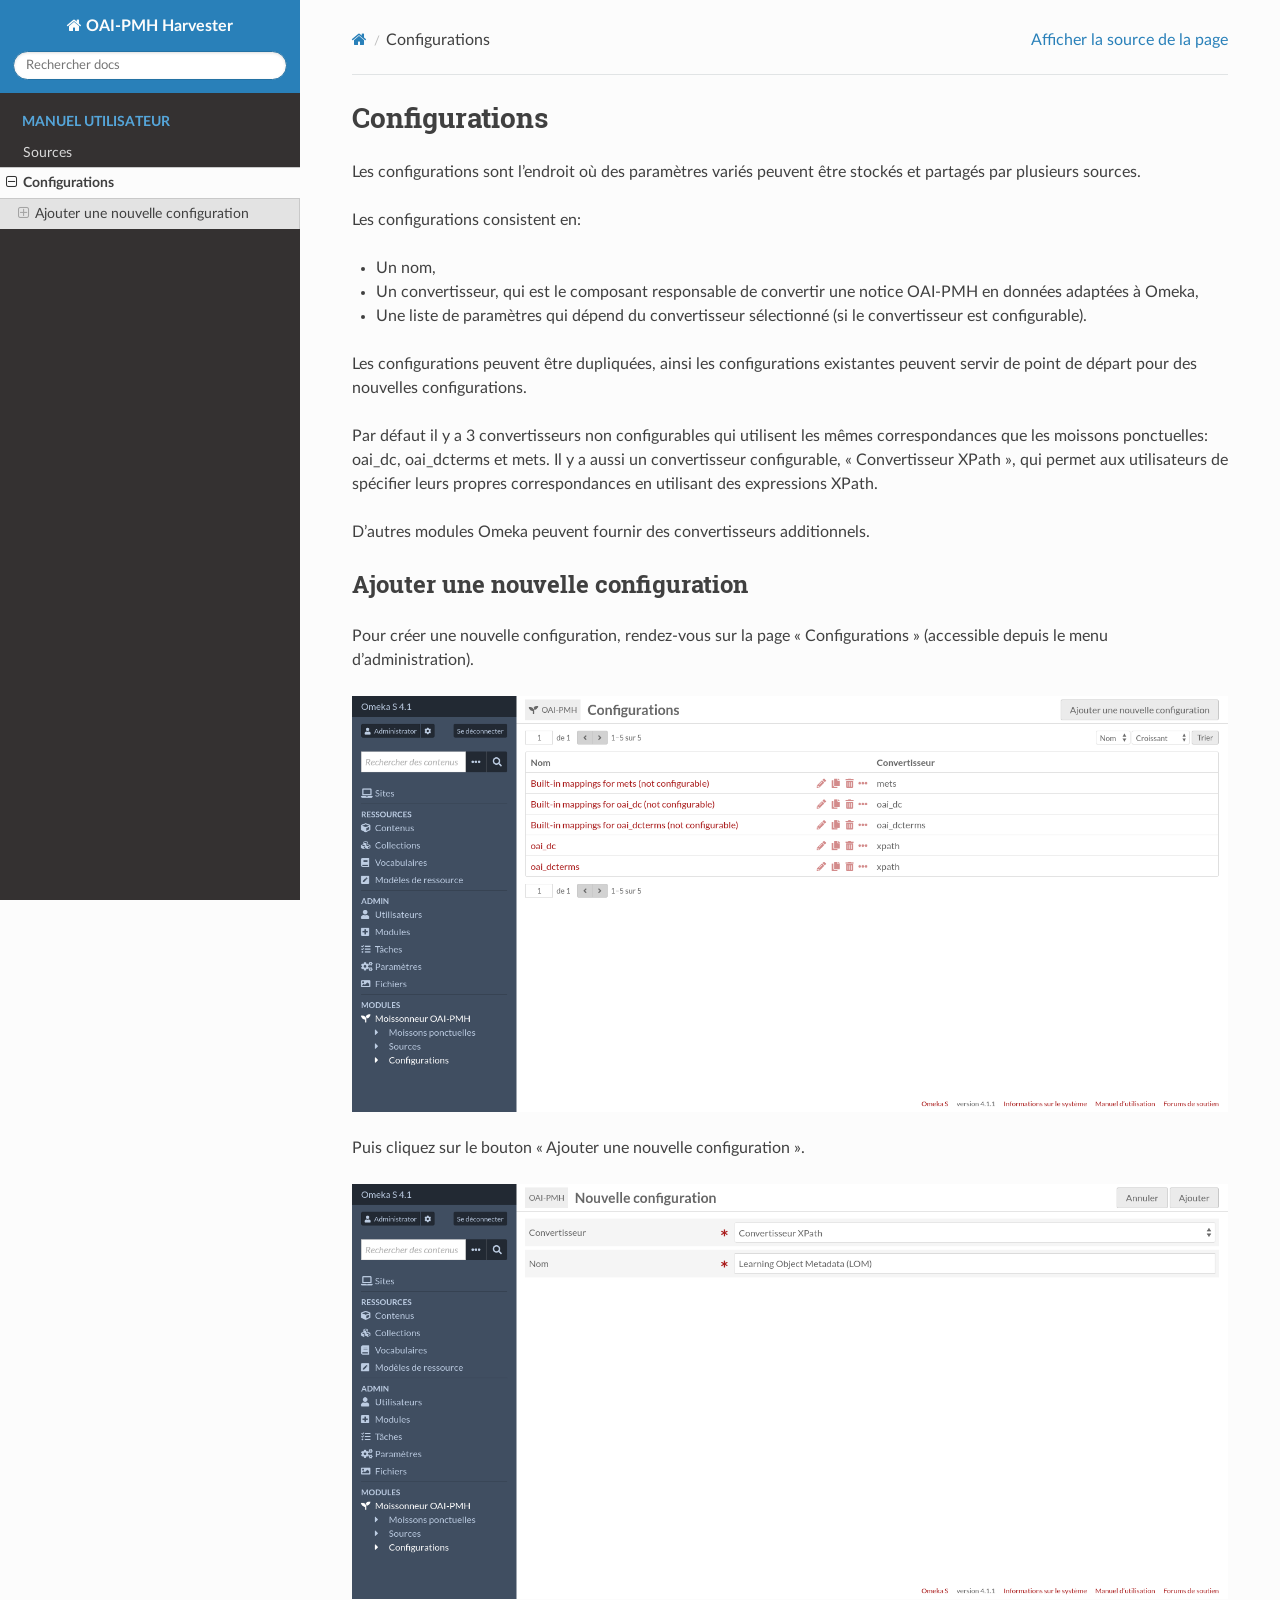
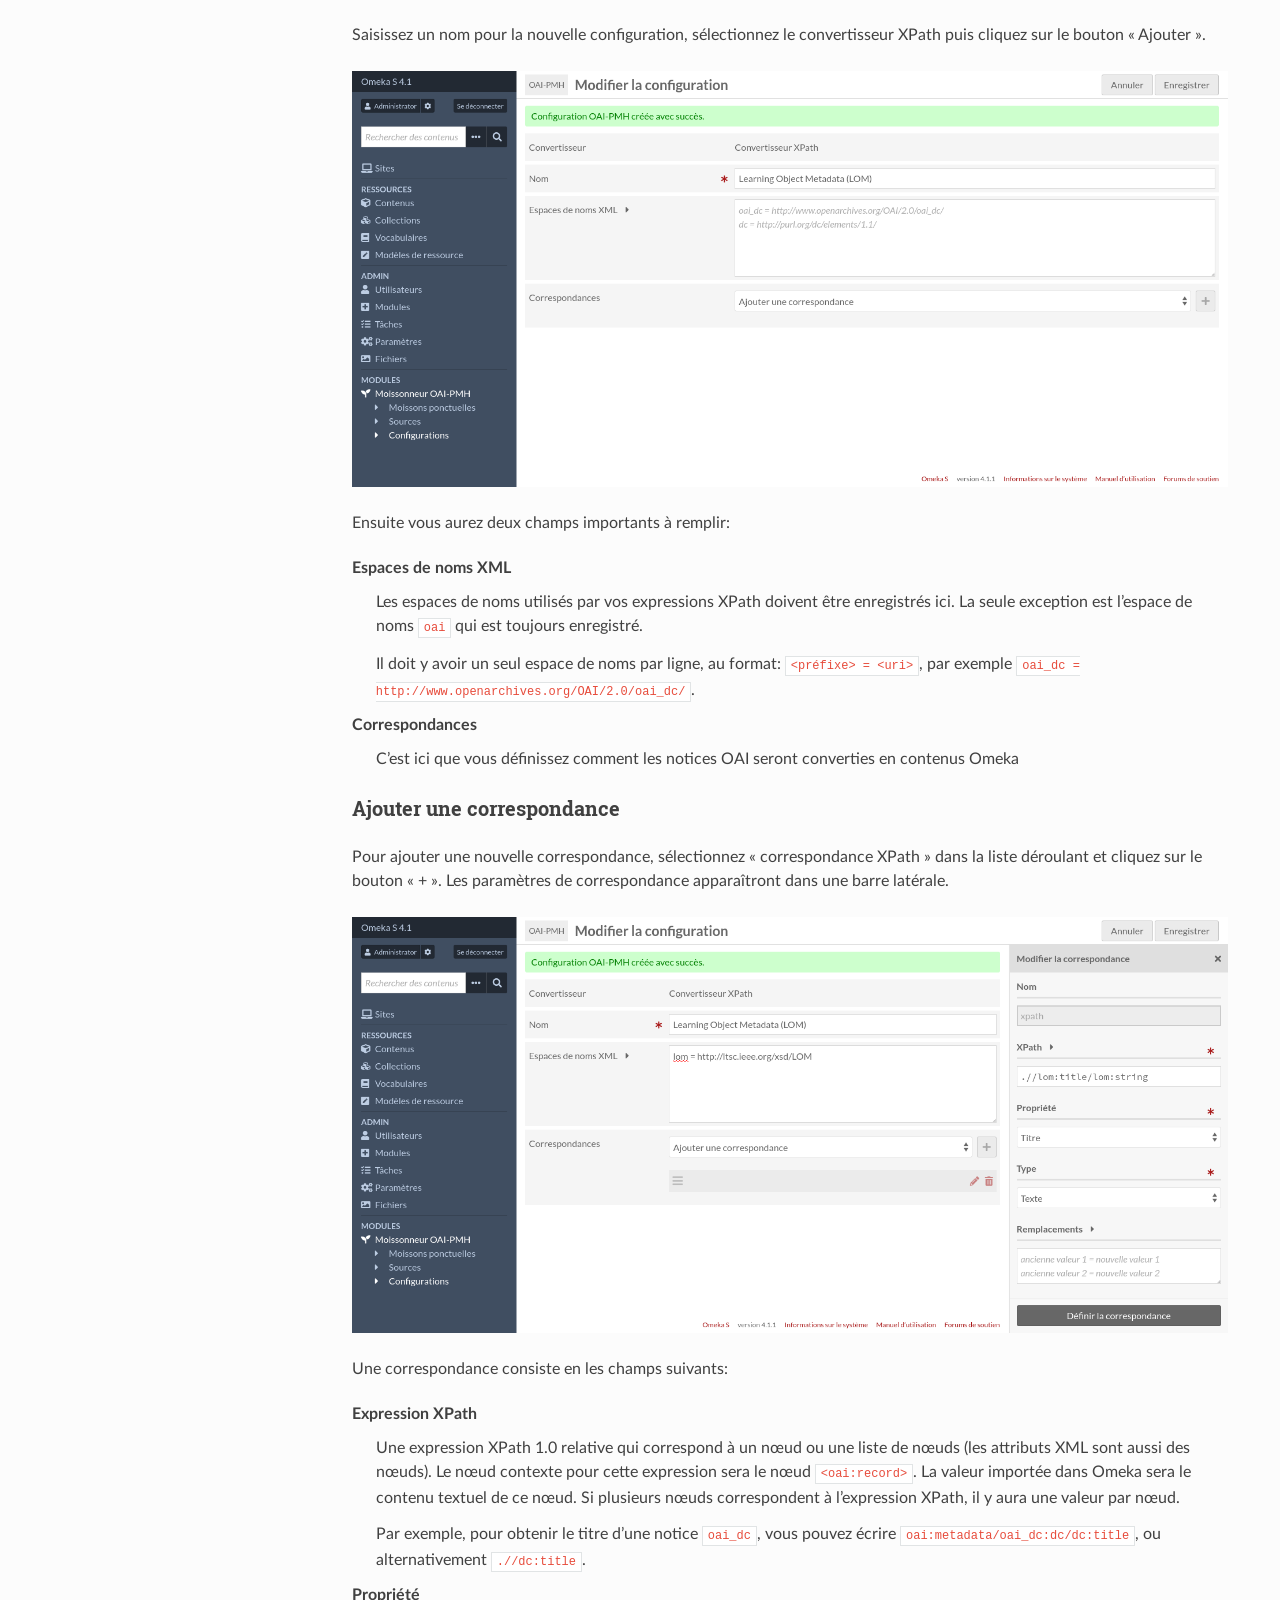
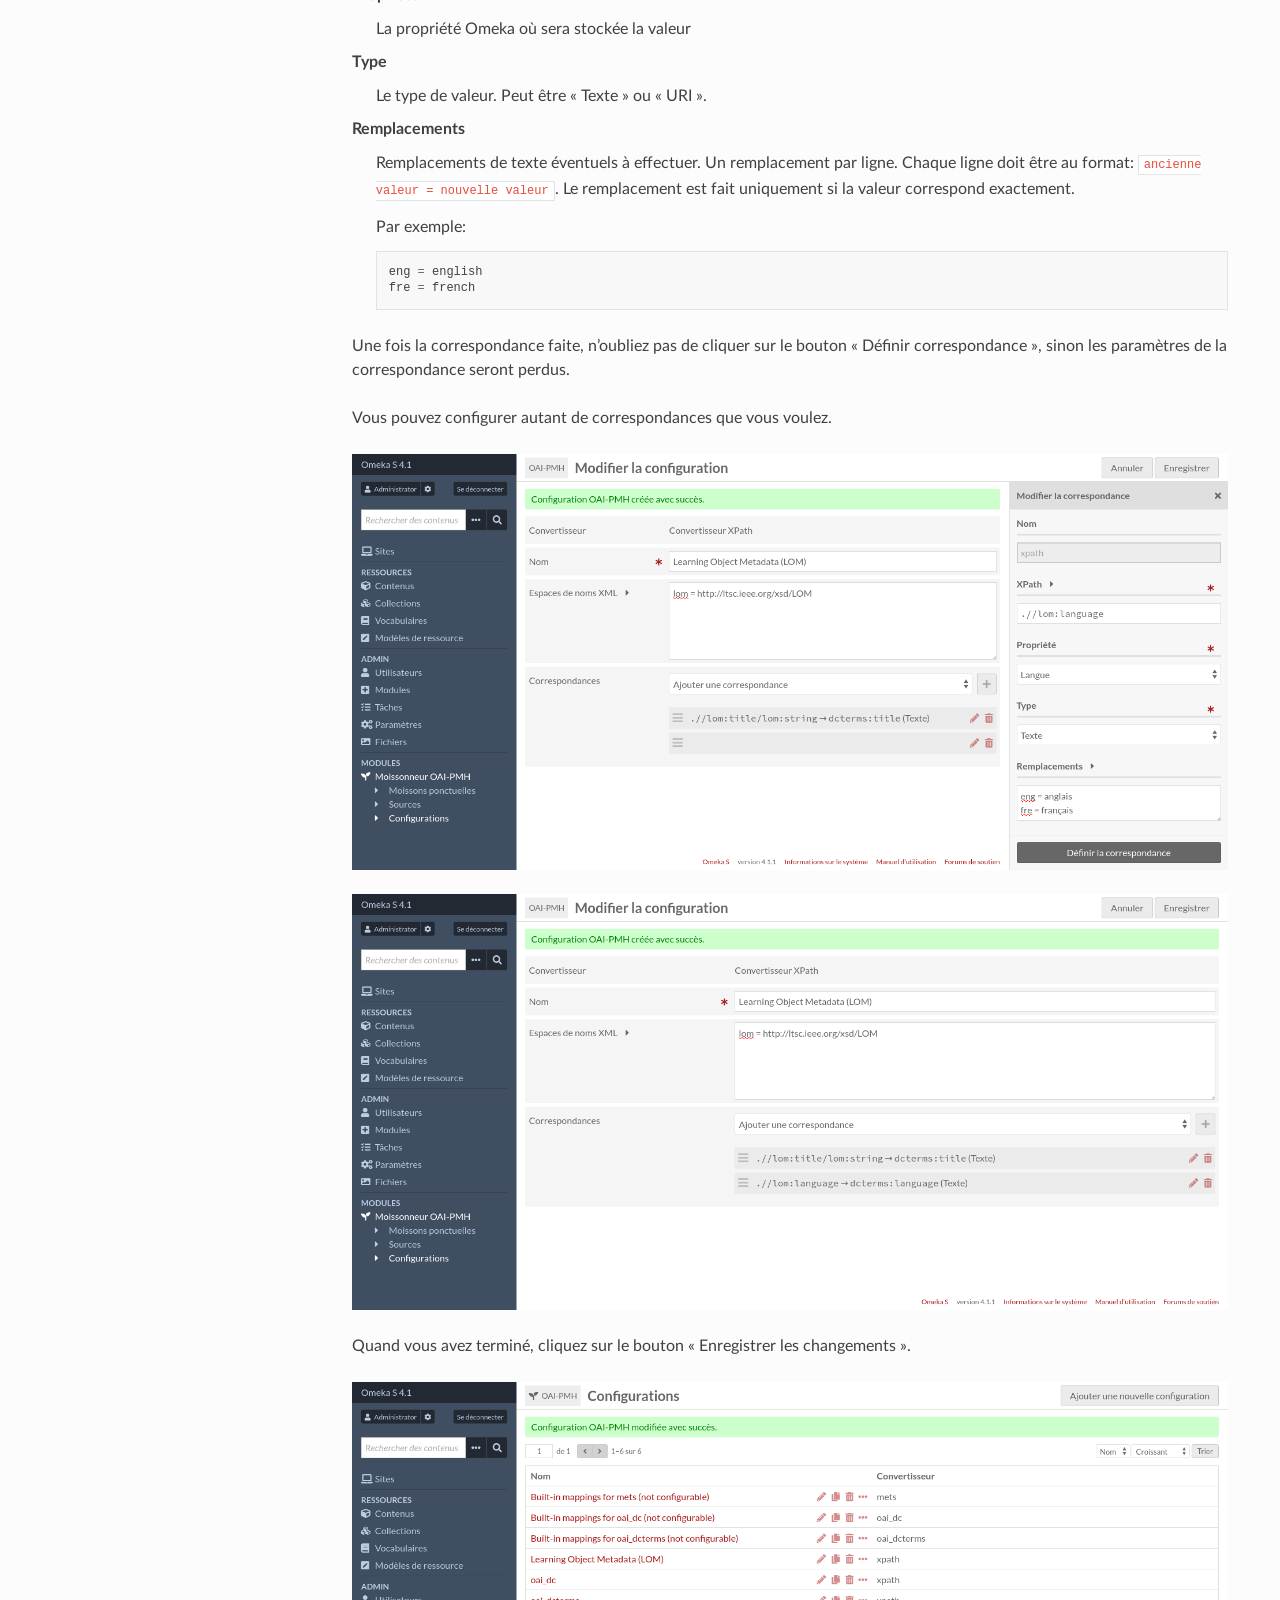
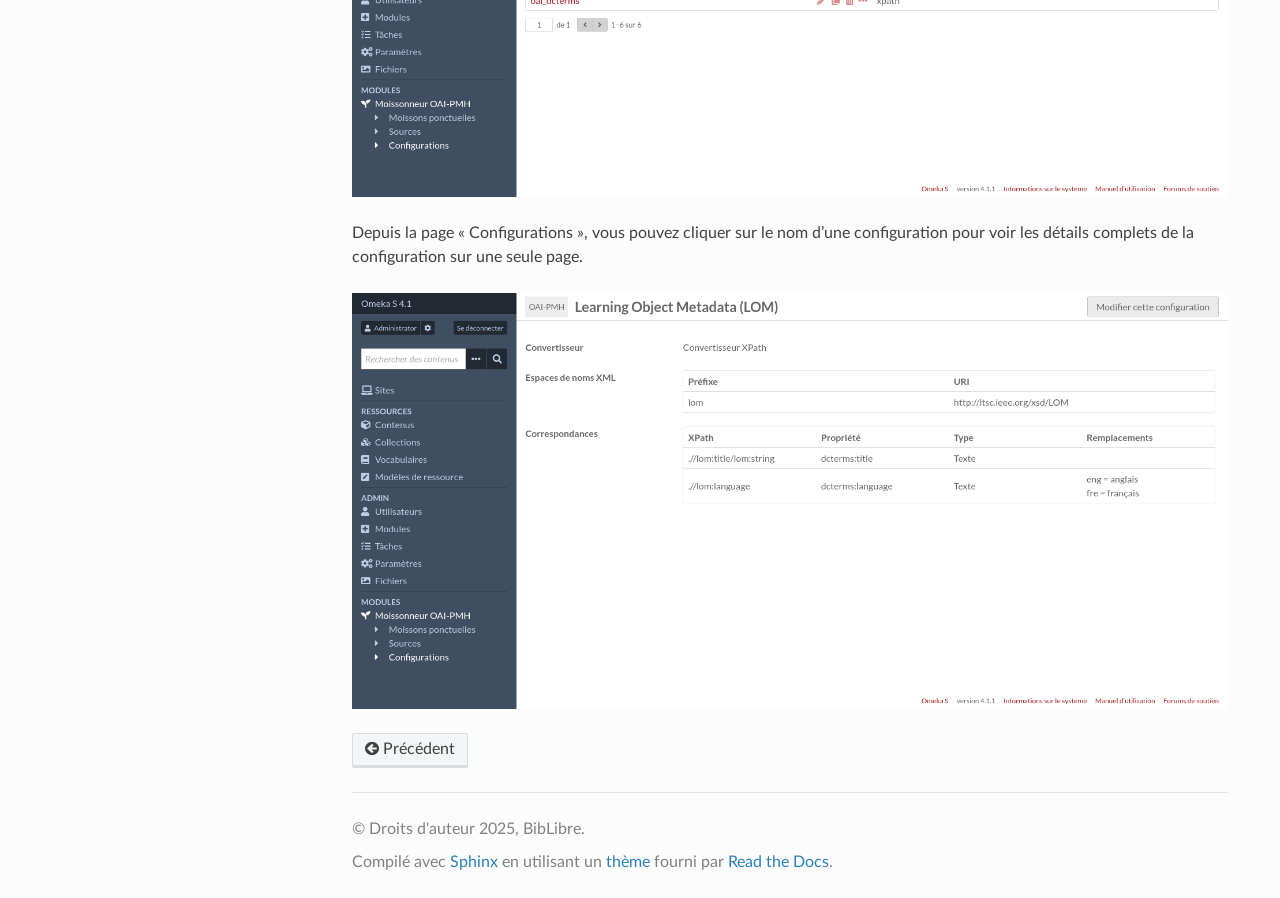
==== commit 7c931b4d: "Rebuild documentation" ====
--- a/fr/configurations.html
+++ b/fr/configurations.html
@@ -94,11 +94,11 @@
 <section id="add-a-new-configuration">
 <h2>Ajouter une nouvelle configuration<a class="headerlink" href="#add-a-new-configuration" title="Lien vers cette rubrique"></a></h2>
 <p>Pour créer une nouvelle configuration, rendez-vous sur la page « Configurations » (accessible depuis le menu d’administration).</p>
-<img alt="_images/configuration-browse.png" src="_images/configuration-browse.png" />
+<img alt="_images/configuration-browse.fr.png" src="_images/configuration-browse.fr.png" />
 <p>Puis cliquez sur le bouton « Ajouter une nouvelle configuration ».</p>
-<img alt="_images/configuration-add-form.png" src="_images/configuration-add-form.png" />
+<img alt="_images/configuration-add-form.fr.png" src="_images/configuration-add-form.fr.png" />
 <p>Saisissez un nom pour la nouvelle configuration, sélectionnez le convertisseur XPath puis cliquez sur le bouton « Ajouter ».</p>
-<img alt="_images/configuration-edit-form-empty.png" src="_images/configuration-edit-form-empty.png" />
+<img alt="_images/configuration-edit-form-empty.fr.png" src="_images/configuration-edit-form-empty.fr.png" />
 <p>Ensuite vous aurez deux champs importants à remplir:</p>
 <dl>
 <dt>Espaces de noms XML</dt><dd><p>Les espaces de noms utilisés par vos expressions XPath doivent être enregistrés ici. La seule exception est l’espace de noms <code class="docutils literal notranslate"><span class="pre">oai</span></code> qui est toujours enregistré.</p>
@@ -110,7 +110,7 @@
 <section id="add-a-mapping">
 <h3>Ajouter une correspondance<a class="headerlink" href="#add-a-mapping" title="Lien vers cette rubrique"></a></h3>
 <p>Pour ajouter une nouvelle correspondance, sélectionnez « correspondance XPath » dans la liste déroulant et cliquez sur le bouton « + ». Les paramètres de correspondance apparaîtront dans une barre latérale.</p>
-<img alt="_images/configuration-edit-form-sidebar.png" src="_images/configuration-edit-form-sidebar.png" />
+<img alt="_images/configuration-edit-form-sidebar.fr.png" src="_images/configuration-edit-form-sidebar.fr.png" />
 <p>Une correspondance consiste en les champs suivants:</p>
 <dl>
 <dt>Expression XPath</dt><dd><p>Une expression XPath 1.0 relative qui correspond à un nœud ou une liste de nœuds (les attributs XML sont aussi des nœuds). Le nœud contexte pour cette expression sera le nœud <code class="docutils literal notranslate"><span class="pre">&lt;oai:record&gt;</span></code>. La valeur importée dans Omeka sera le contenu textuel de ce nœud. Si plusieurs nœuds correspondent à l’expression XPath, il y aura une valeur par nœud.</p>
@@ -130,12 +130,12 @@
 </dl>
 <p>Une fois la correspondance faite, n’oubliez pas de cliquer sur le bouton « Définir correspondance », sinon les paramètres de la correspondance seront perdus.</p>
 <p>Vous pouvez configurer autant de correspondances que vous voulez.</p>
-<img alt="_images/configuration-edit-form-sidebar-language.png" src="_images/configuration-edit-form-sidebar-language.png" />
-<img alt="_images/configuration-edit-form-filled.png" src="_images/configuration-edit-form-filled.png" />
+<img alt="_images/configuration-edit-form-sidebar-language.fr.png" src="_images/configuration-edit-form-sidebar-language.fr.png" />
+<img alt="_images/configuration-edit-form-filled.fr.png" src="_images/configuration-edit-form-filled.fr.png" />
 <p>Quand vous avez terminé, cliquez sur le bouton « Enregistrer les changements ».</p>
-<img alt="_images/configuration-browse-after-creation.png" src="_images/configuration-browse-after-creation.png" />
+<img alt="_images/configuration-browse-after-creation.fr.png" src="_images/configuration-browse-after-creation.fr.png" />
 <p>Depuis la page « Configurations », vous pouvez cliquer sur le nom d’une configuration pour voir les détails complets de la configuration sur une seule page.</p>
-<img alt="_images/configuration-show.png" src="_images/configuration-show.png" />
+<img alt="_images/configuration-show.fr.png" src="_images/configuration-show.fr.png" />
 </section>
 </section>
 </section>
